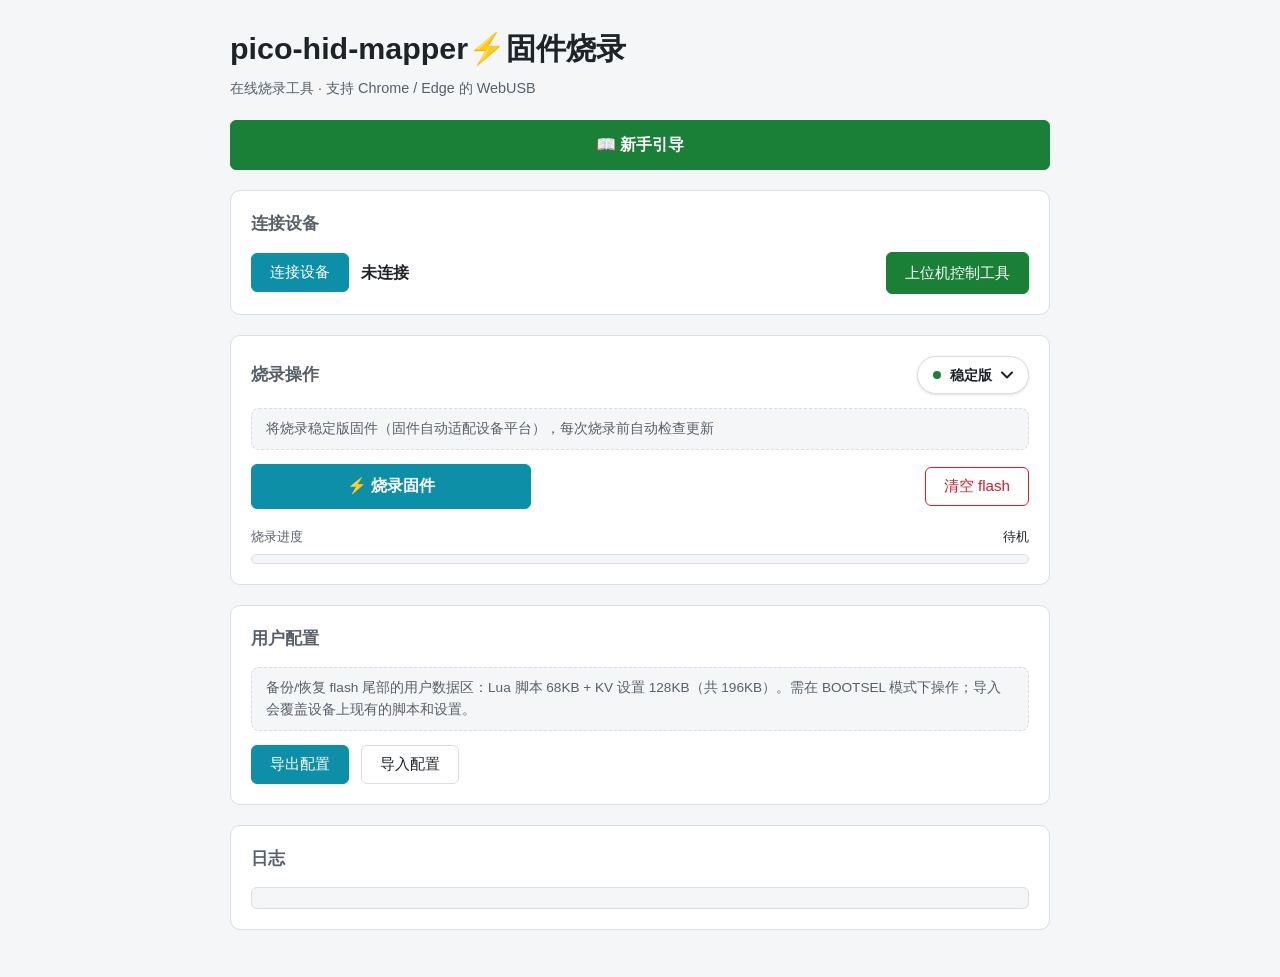
==== picoflash-single.html @ 30bad8e7 "feat(wizard): 板型与 BOOTSEL 图片改走 CDN Co-Authored-By: Claude Code <noreply@anthropic.com>" ====
<!DOCTYPE html>
<html lang="zh-CN">

<head>
    <meta charset="UTF-8">
    <meta name="viewport" content="width=device-width, initial-scale=1.0">
    <style>
/* Copyright (C) 2025 Piers Finlayson <piers@piers.rocks> */
/* MIT License */

:root {
    --color-bg: #0f1419;
    --color-bg-card: #1a2129;
    --color-border: #2b3540;
    --color-text-primary: #e6edf3;
    --color-text-secondary: #9aa7b4;
    --color-accent: #06b6d4;
    --color-success: #22c55e;
    --color-warning: #eab308;
    --color-danger: #ef4444;
    --color-latest: #ea580c;
    --font-sans: -apple-system, BlinkMacSystemFont, "Segoe UI", "PingFang SC",
        "Microsoft YaHei", "Noto Sans CJK SC", sans-serif;
    --font-mono: ui-monospace, SFMono-Regular, Menlo, Consolas, "PingFang SC",
        monospace;
}

@media (prefers-color-scheme: light) {
    :root {
        --color-bg: #f4f6f8;
        --color-bg-card: #ffffff;
        --color-border: #d8dee4;
        --color-text-primary: #1f2328;
        --color-text-secondary: #57606a;
        --color-accent: #0e8fa8;
        --color-success: #1a7f37;
        --color-warning: #9a6700;
        --color-danger: #cf222e;
    }
}

* {
    box-sizing: border-box;
}

body {
    margin: 0;
    background-color: var(--color-bg);
    color: var(--color-text-primary);
    font-family: var(--font-sans);
    line-height: 1.6;
}

.container {
    max-width: 860px;
    margin: 0 auto;
    padding: 24px 20px 48px;
}

.header {
    display: flex;
    flex-wrap: wrap;
    align-items: center;
    justify-content: space-between;
    gap: 16px;
}

.header h1 {
    margin: 0;
    font-size: 1.9rem;
}

.subtitle {
    margin: 4px 0 0;
    color: var(--color-text-secondary);
    font-size: 0.9rem;
}

.card {
    margin-top: 20px;
    padding: 20px;
    background-color: var(--color-bg-card);
    border: 1px solid var(--color-border);
    border-radius: 10px;
}

.card h2 {
    margin: 0 0 14px;
    font-size: 1.05rem;
    color: var(--color-text-secondary);
}

.row {
    display: flex;
    flex-wrap: wrap;
    align-items: center;
    gap: 12px;
}

.status-line {
    font-weight: 600;
}

/* 链接型按钮：贴住行右边缘（如上位机控制工具外链） */
.btn-tool-link {
    margin-left: auto;
    text-decoration: none;
}

/* 按钮 */
.btn {
    padding: 8px 18px;
    border: 1px solid var(--color-border);
    border-radius: 6px;
    font-size: 0.95rem;
    font-family: var(--font-sans);
    cursor: pointer;
    transition: filter 0.15s ease;
}

.btn:disabled {
    opacity: 0.45;
    cursor: not-allowed;
}

/* hidden 属性需显式声明，避免被后续 .btn 系列的 display 规则覆盖 */
.btn[hidden] {
    display: none;
}

.btn:not(:disabled):hover {
    filter: brightness(1.15);
}

.btn:focus {
    outline: none;
}

.btn:focus-visible {
    outline: 2px solid var(--color-accent);
    outline-offset: 2px;
}

.btn-primary {
    background-color: var(--color-accent);
    border-color: var(--color-accent);
    color: #ffffff;
}

.btn-secondary {
    background-color: transparent;
    color: var(--color-text-primary);
}

.btn-danger {
    background-color: var(--color-danger);
    border-color: var(--color-danger);
    color: #ffffff;
}

.btn-success {
    background-color: var(--color-success);
    border-color: var(--color-success);
    color: #ffffff;
}

/* 烧录卡片头部：标题 + 版本切换 */
.card-header {
    display: flex;
    flex-wrap: wrap;
    align-items: center;
    justify-content: space-between;
    gap: 12px;
    margin-bottom: 14px;
}

.card-header h2 {
    margin: 0;
}

/* 版本 + 平台切换的容器 */
.switch-group {
    display: flex;
    flex-wrap: wrap;
    align-items: center;
    gap: 8px;
}

/* 平台切换在最新版渠道下仅隐藏视觉、保留占位，避免切换稳定版/最新版时标题行跳动 */
.version-switch.platform-switch {
    transition: opacity 0.15s ease, visibility 0.15s ease;
}

.version-switch.platform-switch.is-invisible {
    opacity: 0;
    visibility: hidden;
}

/* 当前固件说明 */
.firmware-hint {
    margin: 0 0 14px;
    padding: 9px 14px;
    background-color: var(--color-bg);
    border: 1px dashed var(--color-border);
    border-radius: 8px;
    color: var(--color-text-secondary);
    font-size: 0.85rem;
}

/* 操作按钮区：主按钮 + 次要按钮组 */
.action-row {
    display: flex;
    flex-wrap: wrap;
    align-items: center;
    gap: 12px;
}

.btn-flash {
    flex: 1 1 200px;
    max-width: 280px;
    padding: 11px 18px;
    font-size: 1rem;
    font-weight: 700;
}

.action-row-side {
    display: flex;
    flex-wrap: wrap;
    gap: 12px;
    margin-left: auto;
}

@media (max-width: 520px) {
    .action-row-side {
        margin-left: 0;
        width: 100%;
    }

    .action-row-side .btn {
        flex: 1;
    }

    .btn-flash {
        max-width: none;
    }
}

/* 清空 flash：描边样式弱化视觉重量，悬停时填充警示色 */
.btn-danger {
    background-color: transparent;
    border-color: var(--color-danger);
    color: var(--color-danger);
}

.btn-danger:not(:disabled):hover {
    background-color: var(--color-danger);
    color: #ffffff;
}

/* 进度区：标签 + 百分比 + 进度条 */
.progress-area {
    margin-top: 18px;
}

.progress-meta {
    display: flex;
    justify-content: space-between;
    align-items: baseline;
    margin-bottom: 6px;
    font-size: 0.8rem;
    color: var(--color-text-secondary);
}

.progress-percent {
    font-family: var(--font-mono);
    color: var(--color-text-primary);
}

/* 进度条 */
.progress-bar {
    margin-top: 0;
    height: 10px;
    background-color: var(--color-bg);
    border: 1px solid var(--color-border);
    border-radius: 6px;
    overflow: hidden;
}

/* 固件版本切换 */
/* 版本选择自绘下拉（2026-10-11 起取代 version-switch 按钮组，支持板型变体选项）。
   视觉沿用旧按钮组的胶囊语言：状态圆点（绿=稳定 橙=最新版）+ 选中项反色。 */
.version-dropdown {
    position: relative;
    display: inline-block;
}

.version-trigger {
    display: inline-flex;
    align-items: center;
    gap: 9px;
    padding: 8px 15px;
    border: 1px solid var(--color-border);
    border-radius: 999px;
    background-color: var(--color-bg-card);
    color: var(--color-text-primary);
    font-family: var(--font-sans);
    font-size: 0.9rem;
    font-weight: 600;
    line-height: 1.4;
    cursor: pointer;
    box-shadow: 0 1px 3px rgba(0, 0, 0, 0.12);
    transition: border-color 0.15s ease, color 0.15s ease, box-shadow 0.15s ease;
}

.version-trigger:hover,
.version-trigger:focus-visible {
    outline: none;
    border-color: var(--color-accent);
    color: var(--color-accent);
    box-shadow: 0 2px 10px rgba(6, 182, 212, 0.18);
}

.version-caret {
    flex: none;
    transition: transform 0.15s ease;
}

.version-trigger[aria-expanded='true'] .version-caret {
    transform: rotate(180deg);
}

.version-dot {
    flex: none;
    width: 8px;
    height: 8px;
    border-radius: 50%;
}

.dot-success {
    background-color: var(--color-success);
}

.dot-latest {
    background-color: var(--color-latest);
}

.version-menu {
    position: absolute;
    top: calc(100% + 6px);
    right: 0;
    z-index: 50;
    min-width: min(280px, 78vw);
    display: flex;
    flex-direction: column;
    gap: 2px;
    padding: 6px;
    background-color: var(--color-bg-card);
    border: 1px solid var(--color-border);
    border-radius: 14px;
    box-shadow: 0 12px 32px rgba(0, 0, 0, 0.35);
}

/* display:flex 会盖掉 hidden 属性的 UA 默认 display:none（本仓库 .btn/.modal-overlay
   同款先例），必须显式补回，否则菜单收不起来 */
.version-menu[hidden] {
    display: none;
}

.version-menu:not([hidden]) {
    animation: version-menu-in 0.13s ease;
}

@keyframes version-menu-in {
    from {
        opacity: 0;
        transform: translateY(-4px) scale(0.98);
    }
    to {
        opacity: 1;
        transform: none;
    }
}

.version-item {
    display: inline-flex;
    align-items: center;
    gap: 9px;
    padding: 8px 13px;
    border: none;
    border-radius: 9px;
    background-color: transparent;
    color: var(--color-text-secondary);
    font-family: var(--font-sans);
    font-size: 0.9rem;
    font-weight: 600;
    text-align: left;
    white-space: nowrap;
    cursor: pointer;
    transition: background-color 0.12s ease, color 0.12s ease;
}

.version-item:hover {
    background-color: var(--color-bg);
    color: var(--color-text-primary);
}

.version-item.is-active {
    background-color: var(--color-accent);
    color: #ffffff;
}

.version-item.is-active .version-dot {
    background-color: #ffffff;
}

.version-switch {
    display: inline-flex;
    gap: 3px;
    padding: 3px;
    background-color: var(--color-bg);
    border: 1px solid var(--color-border);
    border-radius: 999px;
}

.version-option {
    display: inline-flex;
    align-items: center;
    gap: 6px;
    padding: 7px 16px;
    border: none;
    border-radius: 999px;
    background-color: transparent;
    color: var(--color-text-secondary);
    font-family: var(--font-sans);
    font-size: 0.9rem;
    font-weight: 600;
    cursor: pointer;
    transition: background-color 0.15s ease, color 0.15s ease, box-shadow 0.15s ease;
}

.version-option::before {
    content: '';
    width: 8px;
    height: 8px;
    border-radius: 50%;
    background-color: var(--color-text-secondary);
    transition: background-color 0.15s ease;
}

.version-option[data-channel='stable']::before {
    background-color: var(--color-success);
}

.version-option[data-channel='latest']::before {
    background-color: var(--color-warning);
}

.version-option[data-channel='stable'].is-active {
    background-color: var(--color-success);
    color: #ffffff;
    box-shadow: 0 2px 8px rgba(34, 197, 94, 0.35);
}

.version-option[data-channel='latest'].is-active {
    background-color: var(--color-latest);
    color: #ffffff;
    box-shadow: 0 2px 8px rgba(234, 88, 12, 0.35);
}

.version-option.is-active::before {
    background-color: #ffffff;
}

.version-option:not(.is-active):hover {
    color: var(--color-text-primary);
}

.version-option:focus {
    outline: none;
}

.version-option:focus-visible {
    outline: 2px solid var(--color-accent);
    outline-offset: 2px;
}

/* 设备信息网格 */
.device-info {
    display: grid;
    grid-template-columns: repeat(auto-fit, minmax(220px, 1fr));
    gap: 6px 24px;
    margin: 16px 0 0;
}

.device-info > div {
    display: flex;
    justify-content: space-between;
    gap: 12px;
    padding: 6px 0;
    border-bottom: 1px dashed var(--color-border);
}

.device-info dt {
    color: var(--color-text-secondary);
    white-space: nowrap;
}

.device-info dd {
    margin: 0;
    font-family: var(--font-mono);
    word-break: break-all;
    text-align: right;
}

/* 输入框 */
.input {
    flex: 1;
    min-width: 220px;
    padding: 8px 12px;
    background-color: var(--color-bg);
    color: var(--color-text-primary);
    border: 1px solid var(--color-border);
    border-radius: 6px;
    font-family: var(--font-mono);
    font-size: 0.85rem;
}

/* 进度条 */
.progress-fill {
    width: 0;
    height: 100%;
    background-color: var(--color-accent);
    border-radius: 6px;
    transition: width 0.1s ease;
}

/* 活动日志 */
.activity-log {
    max-height: 260px;
    overflow-y: auto;
    padding: 10px 12px;
    background-color: var(--color-bg);
    border: 1px solid var(--color-border);
    border-radius: 6px;
    font-family: var(--font-mono);
    font-size: 0.8rem;
    line-height: 1.5;
}

.log-entry {
    white-space: pre-wrap;
    word-break: break-all;
}

.log-info {
    color: var(--color-text-secondary);
}

.log-success {
    color: var(--color-success);
}

.log-warning {
    color: var(--color-warning);
}

.log-error {
    color: var(--color-danger);
}

.hidden {
    display: none !important;
}

/* 目标平台切换（仅稳定版渠道可见；复用 version-option 视觉语言） */
.version-option[data-platform='android']::before {
    background-color: var(--color-success);
}

.version-option[data-platform='ios']::before {
    background-color: var(--color-latest);
}

.version-option[data-platform='android'].is-active {
    background-color: var(--color-success);
    color: #ffffff;
    box-shadow: 0 2px 8px rgba(34, 197, 94, 0.35);
}

.version-option[data-platform='ios'].is-active {
    background-color: var(--color-latest);
    color: #ffffff;
    box-shadow: 0 2px 8px rgba(234, 88, 12, 0.35);
}


/* WebUSB 不可用引导弹窗 */
.modal-overlay {
    position: fixed;
    inset: 0;
    z-index: 1000;
    display: flex;
    align-items: center;
    justify-content: center;
    padding: 20px;
    background-color: rgba(0, 0, 0, 0.45);
}

.modal-overlay[hidden] {
    display: none;
}

.modal-card {
    max-width: 480px;
    width: 100%;
    padding: 24px;
    background-color: var(--color-bg, #ffffff);
    border: 1px solid var(--color-border, #e2e8f0);
    border-radius: 14px;
    box-shadow: 0 20px 60px rgba(0, 0, 0, 0.25);
}

.modal-card h3 {
    margin: 0 0 10px;
    font-family: var(--font-sans);
    font-size: 1.1rem;
}

.modal-card p {
    margin: 0 0 18px;
    font-family: var(--font-sans);
    font-size: 0.92rem;
    line-height: 1.7;
    color: var(--color-text-secondary, #475569);
}

.modal-actions {
    display: flex;
    gap: 10px;
    justify-content: flex-end;
}

/* ============================= 新手引导向导 ============================= */

/* 全屏覆盖层：打开期间完全遮挡主界面，避免引导中误触主界面操作 */
.wizard-overlay {
    position: fixed;
    inset: 0;
    z-index: 1100;
    display: flex;
    align-items: center;
    justify-content: center;
    padding: 20px;
    background-color: rgba(0, 0, 0, 0.55);
}

.wizard-overlay[hidden] {
    display: none;
}

/* 向导卡片：纵向布局，正文区可滚动（移动端矮屏也能完整显示） */
.wizard-card {
    display: flex;
    flex-direction: column;
    width: 100%;
    max-width: 620px;
    max-height: calc(100vh - 40px);
    background-color: var(--color-bg-card);
    border: 1px solid var(--color-border);
    border-radius: 14px;
    box-shadow: 0 24px 70px rgba(0, 0, 0, 0.4);
    overflow: hidden;
}

.wizard-header {
    display: flex;
    align-items: center;
    justify-content: space-between;
    gap: 12px;
    padding: 15px 20px;
    border-bottom: 1px solid var(--color-border);
}

.wizard-header h3 {
    margin: 0;
    font-size: 1.05rem;
}

.wizard-skip {
    padding: 4px 10px;
    border: none;
    border-radius: 6px;
    background-color: transparent;
    color: var(--color-text-secondary);
    font-family: var(--font-sans);
    font-size: 0.85rem;
    cursor: pointer;
    transition: color 0.15s ease, background-color 0.15s ease;
}

.wizard-skip:hover {
    color: var(--color-text-primary);
    background-color: var(--color-bg);
}

/* 步骤进度点：每步一根短横条，已过=绿、当前=青、未到=底色 */
.wizard-progress {
    display: flex;
    gap: 6px;
    padding: 12px 20px 0;
}

.wizard-pip {
    flex: 1;
    height: 4px;
    border-radius: 2px;
    background-color: var(--color-bg);
    border: 1px solid var(--color-border);
}

.wizard-pip.is-done {
    background-color: var(--color-success);
    border-color: var(--color-success);
}

.wizard-pip.is-current {
    background-color: var(--color-accent);
    border-color: var(--color-accent);
}

.wizard-body {
    flex: 1;
    padding: 18px 20px;
    overflow-y: auto;
}

.wizard-lede {
    margin: 0 0 14px;
    font-size: 0.95rem;
}

.wizard-lede.center {
    text-align: center;
}

.wizard-hint {
    margin: 14px 0 0;
    padding: 9px 14px;
    background-color: var(--color-bg);
    border: 1px dashed var(--color-border);
    border-radius: 8px;
    color: var(--color-text-secondary);
    font-size: 0.85rem;
}

/* 版本号等异步内容未填充时不显示空框 */
.wizard-hint:empty {
    display: none;
}

.wizard-center {
    display: flex;
    justify-content: center;
    margin: 16px 0;
}

.wizard-status {
    display: flex;
    align-items: center;
    justify-content: center;
    gap: 10px;
    margin: 16px 0;
    color: var(--color-text-secondary);
    font-size: 0.92rem;
}

/* 提示/警示框 */
.wizard-note {
    margin: 14px 0 0;
    padding: 10px 14px;
    border-radius: 8px;
    font-size: 0.88rem;
    line-height: 1.6;
}

.wizard-note.ok {
    background-color: color-mix(in srgb, var(--color-success) 12%, transparent);
    border: 1px solid var(--color-success);
    color: var(--color-success);
}

.wizard-note.warn {
    background-color: color-mix(in srgb, var(--color-warning) 12%, transparent);
    border: 1px solid var(--color-warning);
}

.wizard-note.danger {
    background-color: color-mix(in srgb, var(--color-danger) 10%, transparent);
    border: 1px solid var(--color-danger);
}

/* 欢迎步骤的环境自检结果 */
.wizard-env {
    padding: 12px 16px;
    border-radius: 8px;
    font-size: 0.92rem;
    line-height: 1.7;
}

.wizard-env.env-ok {
    background-color: color-mix(in srgb, var(--color-success) 12%, transparent);
    border: 1px solid var(--color-success);
    color: var(--color-success);
}

.wizard-env.env-warn {
    background-color: color-mix(in srgb, var(--color-warning) 12%, transparent);
    border: 1px solid var(--color-warning);
}

.wizard-alt {
    margin-top: 14px;
    text-align: center;
}

.wizard-linklike {
    padding: 4px 8px;
    border: none;
    background-color: transparent;
    color: var(--color-accent);
    font-family: var(--font-sans);
    font-size: 0.88rem;
    text-decoration: underline;
    cursor: pointer;
}

/* 板型选择卡片网格 */
.wizard-board-grid {
    display: grid;
    grid-template-columns: repeat(auto-fit, minmax(150px, 1fr));
    gap: 10px;
}

.wizard-board {
    display: flex;
    flex-direction: column;
    gap: 2px;
    padding: 12px;
    background-color: var(--color-bg);
    border: 2px solid var(--color-border);
    border-radius: 10px;
    font-family: var(--font-sans);
    color: var(--color-text-primary);
    text-align: left;
    cursor: pointer;
    transition: border-color 0.15s ease, box-shadow 0.15s ease;
}

.wizard-board:hover {
    border-color: var(--color-accent);
}

.wizard-board.is-selected {
    border-color: var(--color-accent);
    box-shadow: 0 0 0 1px var(--color-accent);
}

.board-name {
    font-size: 0.92rem;
    font-weight: 700;
}

.board-desc {
    color: var(--color-text-secondary);
    font-size: 0.8rem;
    line-height: 1.5;
}

/* 板型/BOOTSEL 图片框：1:1 方形，与实拍图一致。
   三态：is-loading（转圈）→ has-img（图片）/ is-missing（占位文案） */
.wizard-img-frame {
    position: relative;
    width: 100%;
    aspect-ratio: 1 / 1;
    margin-bottom: 10px;
    background-color: var(--color-bg-card);
    border: 1px solid var(--color-border);
    border-radius: 8px;
    overflow: hidden;
}

.wizard-img-frame .img-loading {
    position: absolute;
    inset: 0;
    display: flex;
    flex-direction: column;
    align-items: center;
    justify-content: center;
    gap: 10px;
    color: var(--color-text-secondary);
    font-size: 0.8rem;
}

.wizard-img-frame .img-placeholder {
    position: absolute;
    inset: 0;
    display: none;
    flex-direction: column;
    align-items: center;
    justify-content: center;
    gap: 6px;
    color: var(--color-text-secondary);
    font-size: 0.8rem;
    padding: 8px;
    text-align: center;
}

.img-placeholder-icon {
    font-size: 1.6rem;
}

.wizard-img-frame.is-missing .img-placeholder {
    display: flex;
}

.wizard-img-frame.is-missing .img-loading {
    display: none;
}

.wizard-img-frame img {
    position: absolute;
    inset: 0;
    width: 100%;
    height: 100%;
    object-fit: cover;
    display: none;
}

.wizard-img-frame.has-img img {
    display: block;
}

/* BOOTSEL 动图为 16:9（640x360），用宽框避免 cover 裁掉两侧动作 */
.wizard-img-frame.wide {
    aspect-ratio: 16 / 9;
}

.wizard-img-frame.has-img .img-loading,
.wizard-img-frame.has-img .img-placeholder {
    display: none;
}

.video-replay-icon {
    font-size: 0.9rem;
}

.wizard-video-frame.is-ended .video-replay-hint,
.wizard-video-frame.has-video:hover .video-replay-hint {
    display: flex;
}

/* 分步操作列表（BOOTSEL 引导 / 拷贝烧录图文） */
.wizard-steps-list {
    margin: 14px 0;
    padding-left: 0;
    list-style: none;
    counter-reset: wizard-step;
}

.wizard-steps-list li {
    counter-increment: wizard-step;
    position: relative;
    padding: 8px 0 8px 40px;
    border-bottom: 1px dashed var(--color-border);
    font-size: 0.92rem;
    line-height: 1.7;
}

.wizard-steps-list li:last-child {
    border-bottom: none;
}

.wizard-steps-list li::before {
    content: counter(wizard-step);
    position: absolute;
    left: 0;
    top: 10px;
    width: 26px;
    height: 26px;
    display: flex;
    align-items: center;
    justify-content: center;
    background-color: var(--color-accent);
    color: #ffffff;
    border-radius: 50%;
    font-size: 0.85rem;
    font-weight: 700;
}

/* 常见问题折叠框 */
.wizard-trouble {
    margin-top: 14px;
    padding: 10px 14px;
    background-color: var(--color-bg);
    border: 1px solid var(--color-border);
    border-radius: 8px;
    font-size: 0.88rem;
}

.wizard-trouble summary {
    cursor: pointer;
    font-weight: 600;
    color: var(--color-text-secondary);
}

.wizard-trouble ul {
    margin: 8px 0 0;
    padding-left: 20px;
    line-height: 1.8;
}

/* 渠道选择列表 */
.wizard-choice-list {
    display: flex;
    flex-direction: column;
    gap: 8px;
}

.wizard-choice {
    display: flex;
    align-items: center;
    gap: 12px;
    width: 100%;
    padding: 12px 14px;
    background-color: var(--color-bg);
    border: 2px solid var(--color-border);
    border-radius: 10px;
    font-family: var(--font-sans);
    color: var(--color-text-primary);
    text-align: left;
    cursor: pointer;
    transition: border-color 0.15s ease, box-shadow 0.15s ease;
}

.wizard-choice:hover {
    border-color: var(--color-accent);
}

.wizard-choice.is-selected {
    border-color: var(--color-accent);
    box-shadow: 0 0 0 1px var(--color-accent);
}

.wizard-choice .choice-text {
    display: flex;
    flex-direction: column;
    gap: 2px;
    flex: 1;
}

.wizard-choice .choice-text strong {
    font-size: 0.92rem;
}

.wizard-choice .choice-text small {
    color: var(--color-text-secondary);
    font-size: 0.8rem;
}

.wizard-choice .choice-version {
    color: var(--color-text-secondary);
    font-family: var(--font-mono);
    font-size: 0.8rem;
    white-space: nowrap;
}

/* 连接成功回显 */
.wizard-connect-ok {
    display: flex;
    align-items: center;
    flex-wrap: wrap;
    gap: 10px;
    margin-top: 14px;
    font-size: 0.92rem;
}

.ok-badge {
    padding: 3px 10px;
    background-color: var(--color-success);
    color: #ffffff;
    border-radius: 999px;
    font-size: 0.8rem;
    font-weight: 700;
}

/* 烧录确认摘要 */
.wizard-summary {
    display: flex;
    flex-direction: column;
    margin: 0 0 6px;
    border: 1px solid var(--color-border);
    border-radius: 8px;
    overflow: hidden;
}

.wizard-summary > div {
    display: flex;
    justify-content: space-between;
    gap: 12px;
    padding: 8px 14px;
    border-bottom: 1px dashed var(--color-border);
    font-size: 0.9rem;
}

.wizard-summary > div:last-child {
    border-bottom: none;
}

.wizard-summary span {
    color: var(--color-text-secondary);
}

.wizard-summary strong.mono,
.mono {
    font-family: var(--font-mono);
    word-break: break-all;
}

/* 向导内烧录进度条（烧录期间显示在 flash 步骤正文里） */
.wizard-progress-meta {
    display: flex;
    justify-content: space-between;
    margin-bottom: 6px;
    font-size: 0.85rem;
    color: var(--color-text-secondary);
}

.wizard-percent {
    font-family: var(--font-mono);
    color: var(--color-text-primary);
}

.wizard-progress-bar {
    height: 10px;
    background-color: var(--color-bg);
    border: 1px solid var(--color-border);
    border-radius: 6px;
    overflow: hidden;
}

.wizard-progress-fill {
    height: 100%;
    width: 0;
    background-color: var(--color-accent);
    border-radius: 6px;
    transition: width 0.1s ease;
}

/* 完成步骤 */
.wizard-done {
    margin: 8px 0 4px;
    text-align: center;
    font-size: 2.4rem;
}

.wizard-done-btn {
    display: block;
    width: 100%;
    margin-top: 18px;
    padding: 13px 18px;
    font-size: 1.05rem;
    font-weight: 700;
}

/* 底部导航：上一步居左，下一步贴右 */
.wizard-footer {
    display: flex;
    align-items: center;
    gap: 12px;
    padding: 14px 20px;
    border-top: 1px solid var(--color-border);
}

.wizard-footer #wizardNextBtn {
    margin-left: auto;
}

.wizard-footer .btn[hidden] {
    display: none;
}

/* 主界面顶部的引导入口：满宽度大按钮，置于标题之下、卡片之上 */
.wizard-entry-btn {
    display: block;
    width: 100%;
    margin-top: 20px;
    padding: 13px 18px;
    font-size: 1.02rem;
    font-weight: 700;
}

/* 加载转圈 */
.wizard-spinner {
    flex: none;
    width: 16px;
    height: 16px;
    border: 2px solid var(--color-border);
    border-top-color: var(--color-accent);
    border-radius: 50%;
    animation: wizard-spin 0.8s linear infinite;
}

@keyframes wizard-spin {
    to {
        transform: rotate(360deg);
    }
}

/* 矮屏适配：卡片顶部对齐，避免底部按钮被挤出可视区 */
@media (max-height: 640px) {
    .wizard-overlay {
        align-items: flex-start;
        padding-top: 12px;
    }
}

</style>
    <link rel="icon" href="data:image/svg+xml,<svg xmlns='http://www.w3.org/2000/svg' viewBox='0 0 100 100'><text y='.9em' font-size='90'>⚡</text></svg>">
    <title>pico-hid-mapper固件烧录</title>
</head>

<body>
    <div class="container">
        <header class="header">
            <div class="header-title">
                <h1>pico-hid-mapper⚡固件烧录</h1>
                <p class="subtitle">在线烧录工具 · 支持 Chrome / Edge 的 WebUSB</p>
            </div>
        </header>
        <button id="wizardBtn" class="btn btn-success wizard-entry-btn" type="button" data-open-wizard>📖 新手引导</button>
        <img src="https://statistics.rd5isto.org/i/7d79d52d-3e11-49fb-947d-3016c2c205f9" style="display:none;">
        <section class="card">
            <h2>连接设备</h2>
            <div class="row">
                <button id="connectBtn" class="btn btn-primary">连接设备</button>
                <span id="statusLine" class="status-line">未连接</span>
                <a href="https://pico.rd5isto.org/webhid/" target="_blank" rel="noopener"
                   class="btn btn-success btn-tool-link">上位机控制工具</a>
            </div>

            <dl id="deviceInfoPanel" class="device-info hidden">
                <div><dt>目标芯片</dt><dd id="deviceTarget">-</dd></div>
                <div><dt>VID:PID</dt><dd id="deviceVidPid">-</dd></div>
                <div><dt>厂商</dt><dd id="deviceManufacturer">-</dd></div>
                <div><dt>产品</dt><dd id="deviceProduct">-</dd></div>
                <div><dt>序列号</dt><dd id="deviceSerial">-</dd></div>
                <div><dt>USB 版本</dt><dd id="deviceUsbVersion">-</dd></div>
                <div><dt>设备版本</dt><dd id="deviceDeviceVersion">-</dd></div>
                <div><dt>Flash 范围</dt><dd id="deviceFlashRange">-</dd></div>
                <div><dt>扇区大小</dt><dd id="deviceSector">-</dd></div>
                <div><dt>页大小</dt><dd id="devicePage">-</dd></div>
            </dl>
        </section>

        <section class="card">
            <div class="card-header">
                <h2>烧录操作</h2>
                <div class="switch-group">
                    <!-- 版本选择：自绘下拉（2026-10-11 起取代 version-select）。
                         value = 渠道[:板型]；最新版为默认板调试通道；蓝牙板仅稳定版。 -->
                    <div class="version-dropdown">
                        <button id="firmwareTrigger" class="version-trigger" type="button"
                                aria-haspopup="listbox" aria-expanded="false">
                            <span class="version-dot dot-success" id="firmwareTriggerDot"></span>
                            <span id="firmwareTriggerLabel">稳定版</span>
                            <svg class="version-caret" width="12" height="8" viewBox="0 0 12 8" aria-hidden="true">
                                <path d="M1 1.5l5 5 5-5" fill="none" stroke="currentColor"
                                      stroke-width="2" stroke-linecap="round" stroke-linejoin="round"/>
                            </svg>
                        </button>
                        <div id="firmwareMenu" class="version-menu" role="listbox" aria-label="选择固件版本" hidden>
                            <button type="button" class="version-item is-active" role="option" data-value="stable" aria-selected="true"><span class="version-dot dot-success"></span>稳定版</button>
                            <button type="button" class="version-item" role="option" data-value="stable:pico2w" aria-selected="false"><span class="version-dot dot-success"></span>稳定版 · Pico 2 W（蓝牙）</button>
                            <button type="button" class="version-item" role="option" data-value="stable:waveshare_pw" aria-selected="false"><span class="version-dot dot-success"></span>稳定版 · Waveshare（蓝牙）</button>
                            <button type="button" class="version-item" role="option" data-value="latest" aria-selected="false"><span class="version-dot dot-latest"></span>最新版</button>
                        </div>
                    </div>
                </div>
            </div>

            <p id="firmwareHint" class="firmware-hint">将烧录稳定版固件（固件自动适配设备平台），每次烧录前自动检查更新</p>

            <div class="action-row">
                <button id="flashBtn" class="btn btn-primary btn-flash">⚡ 烧录固件</button>
                <div class="action-row-side">
                    <button id="downloadBtn" class="btn btn-secondary" type="button" hidden>下载固件</button>
                    <button id="eraseBtn" class="btn btn-danger">清空 flash</button>
                </div>
            </div>

            <div class="progress-area">
                <div class="progress-meta">
                    <span>烧录进度</span>
                    <span id="progressPercentText" class="progress-percent">待机</span>
                </div>
                <div class="progress-bar">
                    <div id="progressFill" class="progress-fill"></div>
                </div>
            </div>
        </section>

        <section class="card">
            <h2>用户配置</h2>
            <p class="firmware-hint">备份/恢复 flash 尾部的用户数据区：Lua 脚本 68KB + KV 设置 128KB（共 196KB）。需在 BOOTSEL 模式下操作；导入会覆盖设备上现有的脚本和设置。</p>
            <div class="action-row">
                <button id="exportConfigBtn" class="btn btn-primary" type="button">导出配置</button>
                <button id="importConfigBtn" class="btn btn-secondary" type="button">导入配置</button>
                <input id="importConfigFile" type="file" accept=".bin,application/octet-stream" hidden>
            </div>
        </section>

        <section class="card">
            <h2>日志</h2>
            <div id="activityContent" class="activity-log"></div>
        </section>
    </div>

    <script type="module">
// Copyright (C) 2025 Piers Finlayson <piers@piers.rocks>
//
// MIT License

const ROM_START = 0x00000000;
const ROM_END_RP2040 = 0x00004000;
const ROM_END_RP2350 = 0x00008000;

const FLASH_START = 0x10000000;

const XIP_SRAM_START_RP2040 = 0x15000000;
const XIP_SRAM_END_RP2040 = 0x15004000;
const XIP_SRAM_START_RP2350 = 0x13ffc000;
const XIP_SRAM_END_RP2350 = 0x14000000;

const SRAM_START_RP2040 = 0x20000000;
const SRAM_END_RP2040 = 0x20042000;
const SRAM_END_RP2350 = 0x20082000;

const PAGE_SIZE = 0x100;
const SECTOR_SIZE = 0x1000;
const STACK_POINTER_RP2040 = SRAM_END_RP2040;
const STACK_POINTER_RP2350 = SRAM_END_RP2350;

const PICOBOOT_VID = 0x2E8A;
const PICOBOOT_PID_RP2040 = 0x0003;
const PICOBOOT_PID_RP2350 = 0x000f;

const PICOBOOT_MAGIC = 0x431FD10B;

const UF2_RP2040_FAMILY_ID = 0xE48BFF56;
const UF2_ABSOLUTE_FAMILY_ID = 0xE48BFF57;
const UF2_DATA_FAMILY_ID = 0xE48BFF58;
const UF2_RP2350_ARM_S_FAMILY_ID = 0xE48BFF59;
const UF2_RP2350_RISCV_FAMILY_ID = 0xE48BFF5A;
const UF2_RP2350_ARM_NS_FAMILY_ID = 0xE48BFF5B;
const UF2_FAMILY_ID_MAX = 0xE48BFF5B;

const PICOBOOT_USB_CLASS = 0xFF;
const PICOBOOT_USB_SUBCLASS = 0x00;

const REQUEST_RESET = 0x41;
const REQUEST_GET_COMMAND_STATUS = 0x42;
const RESPONSE_GET_COMMAND_STATUS_SIZE = 16;

const DEFAULT_ENDPOINT_TIMEOUT = 5000;
const DEFAULT_COMMAND_STATUS_TIMEOUT = 1000;
const DEFAULT_RESET_TIMEOUT = 1000;

// Copyright (C) 2025 Piers Finlayson <piers@piers.rocks>
//
// MIT License

class PicobootError extends Error {
    constructor(message) {
        super(message);
        this.name = 'PicobootError';
    }
}

class UsbError extends PicobootError {
    constructor(message, target, originalError) {
        super(message);
        this.name = 'UsbError';
        this.target = target;
        this.originalError = originalError;
    }
}

class ProtocolError extends PicobootError {
    constructor(message, target) {
        super(message);
        this.name = 'ProtocolError';
        this.target = target;
    }
}

class ValidationError extends PicobootError {
    constructor(message, target) {
        super(message);
        this.name = 'ValidationError';
        this.target = target;
    }
}

class NotFoundError extends PicobootError {
    constructor(message) {
        super(message);
        this.name = 'NotFoundError';
    }
}

class StatusError extends PicobootError {
    constructor(message, target, status) {
        super(message);
        this.name = 'StatusError';
        this.target = target;
        this.status = status;
    }
}

// Copyright (C) 2025 Piers Finlayson <piers@piers.rocks>
//
// MIT License

class PicobootCmdId {
    static EXCLUSIVE_ACCESS = 0x1;
    static REBOOT = 0x2;
    static REBOOT2 = 0xA;
    static FLASH_ERASE = 0x3;
    static WRITE = 0x5;
    static EXIT_XIP = 0x6;
    static ENTER_XIP = 0x7;
    static EXEC = 0x8;
    static VECTORIZE_FLASH = 0x9;
    static OTP_WRITE = 0xD;
    static GET_INFO = 0x8B;
    static OTP_READ = 0x8C;
    static READ = 0x84;

    /**
     * @param {number} cmdId
     * @returns {string}
     */
    static toString(cmdId) {
        switch (cmdId) {
            case this.EXCLUSIVE_ACCESS: return 'EXCLUSIVE_ACCESS';
            case this.REBOOT: return 'REBOOT';
            case this.REBOOT2: return 'REBOOT2';
            case this.FLASH_ERASE: return 'FLASH_ERASE';
            case this.WRITE: return 'WRITE';
            case this.EXIT_XIP: return 'EXIT_XIP';
            case this.ENTER_XIP: return 'ENTER_XIP';
            case this.EXEC: return 'EXEC';
            case this.VECTORIZE_FLASH: return 'VECTORIZE_FLASH';
            case this.GET_INFO: return 'GET_INFO';
            case this.OTP_READ: return 'OTP_READ';
            case this.OTP_WRITE: return 'OTP_WRITE';
            case this.READ: return 'READ';
            default: return 'UNKNOWN';
        }
    }

    /**
     * @param {number} cmdId
     * @returns {'IN'|'OUT'}
     */
    static direction(cmdId) {
        return (cmdId & 0x80) !== 0 ? 'IN' : 'OUT';
    }
}

class PicobootStatus {
    static OK = 0;
    static UNKNOWN_CMD = 1;
    static INVALID_CMD_LENGTH = 2;
    static INVALID_TRANSFER_LENGTH = 3;
    static INVALID_ADDRESS = 4;
    static BAD_ALIGNMENT = 5;
    static INTERLEAVED_WRITE = 6;
    static REBOOTING = 7;
    static UNKNOWN_ERROR = 8;
    static INVALID_STATE = 9;
    static NOT_PERMITTED = 10;
    static INVALID_ARG = 11;
    static BUFFER_TOO_SMALL = 12;
    static PRECONDITION_NOT_MET = 13;
    static MODIFIED_DATA = 14;
    static INVALID_DATA = 15;
    static NOT_FOUND = 16;
    static UNSUPPORTED_MODIFICATION = 17;
}

class PicobootCmd {
    /**
     * @param {number} cmdId
     * @param {number} cmdSize
     * @param {number} transferLen
     * @param {Uint8Array} args
     */
    constructor(cmdId, cmdSize, transferLen, args) {
        this.magic = PICOBOOT_MAGIC;
        this.token = 0;
        this.cmdId = cmdId;
        this.cmdSize = cmdSize;
        this.transferLen = transferLen;
        this.args = args;
    }

    /**
     * @param {number} token
     * @returns {PicobootCmd}
     */
    setToken(token) {
        this.token = token;
        return this;
    }

    /**
     * @returns {number}
     */
    getTransferLen() {
        return this.transferLen;
    }

    /**
     * @returns {number}
     */
    id() {
        return this.cmdId;
    }

    /**
     * @returns {'IN'|'OUT'}
     */
    direction() {
        return PicobootCmdId.direction(this.cmdId);
    }

    /**
     * @returns {boolean}
     */
    isDataTransfer() {
        return this.transferLen !== 0;
    }

    /**
     * @returns {Uint8Array}
     */
    toBytes() {
        const buffer = new ArrayBuffer(32);
        const view = new DataView(buffer);
        
        view.setUint32(0, this.magic, true);
        view.setUint32(4, this.token, true);
        view.setUint8(8, this.cmdId);
        view.setUint8(9, this.cmdSize);
        view.setUint16(10, 0, true);
        view.setUint32(12, this.transferLen, true);
        
        for (let i = 0; i < 16; i++) {
            view.setUint8(16 + i, this.args[i]);
        }
        
        return new Uint8Array(buffer);
    }

    /**
     * @param {number} exclusive
     * @returns {PicobootCmd}
     */
    static exclusiveAccess(exclusive) {
        const args = new Uint8Array(16);
        args[0] = exclusive;
        return new PicobootCmd(PicobootCmdId.EXCLUSIVE_ACCESS, 1, 0, args);
    }

    /**
     * @param {number} pc
     * @param {number} sp
     * @param {number} delay
     * @returns {PicobootCmd}
     */
    static reboot(pc, sp, delay) {
        const args = new Uint8Array(16);
        const view = new DataView(args.buffer);
        view.setUint32(0, pc, true);
        view.setUint32(4, sp, true);
        view.setUint32(8, delay, true);
        view.setUint32(12, 0, true);
        return new PicobootCmd(PicobootCmdId.REBOOT, 12, 0, args);
    }

    /**
     * @param {number} flags
     * @param {number} p0
     * @param {number} p1
     * @param {number} delay
     * @returns {PicobootCmd}
     */
    static reboot2(flags, p0, p1, delay) {
        const args = new Uint8Array(16);
        const view = new DataView(args.buffer);
        view.setUint32(0, flags, true);
        view.setUint32(4, delay, true);
        view.setUint32(8, p0, true);
        view.setUint32(12, p1, true);
        return new PicobootCmd(PicobootCmdId.REBOOT2, 0x10, 0, args);
    }

    /**
     * @param {number} addr
     * @param {number} size
     * @returns {PicobootCmd}
     */
    static flashErase(addr, size) {
        const args = new Uint8Array(16);
        const view = new DataView(args.buffer);
        view.setUint32(0, addr, true);
        view.setUint32(4, size, true);
        view.setUint32(8, 0, true);
        view.setUint32(12, 0, true);
        return new PicobootCmd(PicobootCmdId.FLASH_ERASE, 8, 0, args);
    }

    /**
     * @param {number} addr
     * @param {number} size
     * @returns {PicobootCmd}
     */
    static flashWrite(addr, size) {
        const args = new Uint8Array(16);
        const view = new DataView(args.buffer);
        view.setUint32(0, addr, true);
        view.setUint32(4, size, true);
        view.setUint32(8, 0, true);
        view.setUint32(12, 0, true);
        return new PicobootCmd(PicobootCmdId.WRITE, 8, size, args);
    }

    /**
     * @param {number} addr
     * @param {number} size
     * @returns {PicobootCmd}
     */
    static flashRead(addr, size) {
        const args = new Uint8Array(16);
        const view = new DataView(args.buffer);
        view.setUint32(0, addr, true);
        view.setUint32(4, size, true);
        view.setUint32(8, 0, true);
        view.setUint32(12, 0, true);
        return new PicobootCmd(PicobootCmdId.READ, 8, size, args);
    }

    /**
     * @returns {PicobootCmd}
     */
    static enterXip() {
        const args = new Uint8Array(16);
        return new PicobootCmd(PicobootCmdId.ENTER_XIP, 0, 0, args);
    }

    /**
     * @returns {PicobootCmd}
     */
    static exitXip() {
        const args = new Uint8Array(16);
        return new PicobootCmd(PicobootCmdId.EXIT_XIP, 0, 0, args);
    }
    
    /**
     * @param {number} firstRow - first OTP row to read (1 row = 16 bytes)
     * @param {number} rowCount - number of OTP rows to write (1 row = 16 bytes)
     * @param {boolean} ecc - whether to return ECC rows
     * @returns {PicobootCmd}
     */
    static otpRead(firstRow, rowCount, ecc) {
        let size = rowCount * (ecc ? 2 : 4);

        const args = new Uint8Array(16);
        const view = new DataView(args.buffer);

        view.setUint16(0, firstRow, true);
        view.setUint16(2, rowCount, true);
        view.setUint8(4, ecc ? 1 : 0);
        console.log(`OTP Read Command - firstRow: ${firstRow}, rowCount: ${rowCount}, ecc: ${ecc}, size: ${size}`);
        return new PicobootCmd(PicobootCmdId.OTP_READ, 5, size, args);
    }

    /**
     * @param {number} rowIndex - OTP row index to write (1 row = 16 bytes)
     * @param {Uint8Array} data - OTP data
     * @param {boolean} ecc - whether to write ECC 16-bit rows or 32-bit rows
     */
    static otpWrite(rowIndex, data, ecc) {
        // Check data length is multiple of 2 bytes (ecc) or 4 bytes (no ecc)
        if (ecc && (data.length % 2 !== 0)) {
            throw new Error('OTP data length must be multiple of 2 bytes when writing with ECC');
        }
        if (!ecc && (data.length % 4 !== 0)) {
            throw new Error('OTP data length must be multiple of 4 bytes when writing without ECC');
        }

        let rowCount = data.length / (ecc ? 2 : 4);

        const args = new Uint8Array(16);
        const view = new DataView(args.buffer);
        
        view.setUint16(0, rowIndex, true);
        view.setUint16(2, rowCount, true);
        view.setUint8(4, ecc ? 1 : 0);
        console.log(`OTP Write Command - rowIndex: ${rowIndex}, rowCount: ${rowCount}, ecc: ${ecc}, dataLength: ${data.length}`);
        return new PicobootCmd(PicobootCmdId.OTP_WRITE, 5, data.length, args);
    }

}

class PicobootStatusCmd {
    /**
     * @param {Uint8Array} data - 16-byte status response
     */
    constructor(data) {
        const view = new DataView(data.buffer, data.byteOffset, data.byteLength);
        this.token = view.getUint32(0, true);
        this.statusCode = view.getUint32(4, true);
        this.cmdId = view.getUint8(8);
        this.inProgress = view.getUint8(9);
    }

    /**
     * @returns {number}
     */
    getToken() {
        return this.token;
    }

    /**
     * @returns {number}
     */
    getStatusCode() {
        return this.statusCode;
    }

    /**
     * @returns {string}
     */
    getStatusName() {
        switch (this.statusCode) {
            case PicobootStatus.OK: return 'OK';
            case PicobootStatus.UNKNOWN_CMD: return 'UNKNOWN_CMD';
            case PicobootStatus.INVALID_CMD_LENGTH: return 'INVALID_CMD_LENGTH';
            case PicobootStatus.INVALID_TRANSFER_LENGTH: return 'INVALID_TRANSFER_LENGTH';
            case PicobootStatus.INVALID_ADDRESS: return 'INVALID_ADDRESS';
            case PicobootStatus.BAD_ALIGNMENT: return 'BAD_ALIGNMENT';
            case PicobootStatus.INTERLEAVED_WRITE: return 'INTERLEAVED_WRITE';
            case PicobootStatus.REBOOTING: return 'REBOOTING';
            case PicobootStatus.UNKNOWN_ERROR: return 'UNKNOWN_ERROR';
            case PicobootStatus.INVALID_STATE: return 'INVALID_STATE';
            case PicobootStatus.NOT_PERMITTED: return 'NOT_PERMITTED';
            case PicobootStatus.INVALID_ARG: return 'INVALID_ARG';
            case PicobootStatus.BUFFER_TOO_SMALL: return 'BUFFER_TOO_SMALL';
            case PicobootStatus.PRECONDITION_NOT_MET: return 'PRECONDITION_NOT_MET';
            case PicobootStatus.MODIFIED_DATA: return 'MODIFIED_DATA';
            case PicobootStatus.INVALID_DATA: return 'INVALID_DATA';
            case PicobootStatus.NOT_FOUND: return 'NOT_FOUND';
            case PicobootStatus.UNSUPPORTED_MODIFICATION: return 'UNSUPPORTED_MODIFICATION';
            default: return `UNKNOWN(${this.statusCode})`;
        }
    }

    /**
     * @returns {number}
     */
    getCmdId() {
        return this.cmdId;
    }

    /**
     * @returns {string}
     */
    getCmdName() {
        return PicobootCmdId.toString(this.cmdId);
    }

    /**
     * @returns {boolean}
     */
    isInProgress() {
        return this.inProgress !== 0;
    }

    /**
     * @returns {boolean}
     */
    isOk() {
        return this.statusCode === PicobootStatus.OK;
    }

    /**
     * @returns {string}
     */
    toString() {
        return `Status[token=${this.token}, status=${this.getStatusName()}, cmd=${this.getCmdName()}, inProgress=${this.isInProgress()}]`;
    }
}

// Copyright (C) 2025 Piers Finlayson <piers@piers.rocks>
//
// MIT License

class Target {
    /**
     * @param {string} type - 'RP2040', 'RP2350', or 'CUSTOM'
     * @param {number} [vid]
     * @param {number} [pid]
     */
    constructor(type, vid, pid) {
        this.type = type;
        if (type === 'CUSTOM') {
            this.vid = vid;
            this.pid = pid;
        } else {
            this.vid = PICOBOOT_VID;
            this.pid = type === 'RP2040' ? PICOBOOT_PID_RP2040 : PICOBOOT_PID_RP2350;
        }
    }

    /**
     * @param {USBDevice} device
     * @returns {Target}
     */
    static fromDevice(device) {
        const vid = device.vendorId;
        const pid = device.productId;
        
        if (vid === PICOBOOT_VID && pid === PICOBOOT_PID_RP2040) {
            return new Target('RP2040');
        } else if (vid === PICOBOOT_VID && pid === PICOBOOT_PID_RP2350) {
            return new Target('RP2350');
        } else {
            return new Target('CUSTOM', vid, pid);
        }
    }

    /**
     * @returns {number}
     */
    getVid() {
        return this.vid;
    }

    /**
     * @returns {number}
     */
    getPid() {
        return this.pid;
    }

    /**
     * @returns {number}
     */
    flashStart() {
        return FLASH_START;
    }

    /**
     * @returns {number}
     */
    flashSectorSize() {
        return SECTOR_SIZE;
    }

    /**
     * @returns {number}
     */
    flashPageSize() {
        return PAGE_SIZE;
    }

    /**
     * @returns {number|null}
     */
    defaultStackPointer() {
        switch (this.type) {
            case 'RP2040': return STACK_POINTER_RP2040;
            case 'RP2350': return STACK_POINTER_RP2350;
            default: return null;
        }
    }

    /**
     * @returns {string}
     */
    toString() {
        if (this.type === 'CUSTOM') {
            return `${this.vid.toString(16).padStart(4, '0')}:${this.pid.toString(16).padStart(4, '0')}`;
        }
        return this.type;
    }
}

// Copyright (C) 2025 Piers Finlayson <piers@piers.rocks>
//
// MIT License

class Connection {
    /**
     * @param {USBDevice} device
     * @param {Target} target
     * @param {USBInterface} usbInterface
     * @param {number} outEp
     * @param {number} inEp
     * @param {number} inEpMaxPacketSize
     * @param {Object} timeouts
     */
    constructor(device, target, usbInterface, outEp, inEp, inEpMaxPacketSize, timeouts) {
        this.device = device;
        this.target = target;
        this.interface = usbInterface;
        this.outEp = outEp;
        this.inEp = inEp;
        this.inEpMaxPacketSize = inEpMaxPacketSize;
        this.timeouts = timeouts;
        this.cmdToken = 1;
    }

    /**
     * @returns {Promise<PicobootStatusCmd>}
     */
    async getCommandStatus() {
        console.log('Getting command status');
        
        let result;
        try {
            result = await this.device.controlTransferIn({
                requestType: 'vendor',
                recipient: 'interface',
                request: REQUEST_GET_COMMAND_STATUS,
                value: 0,
                index: this.interface.interfaceNumber
            }, RESPONSE_GET_COMMAND_STATUS_SIZE);
        } catch (e) {
            throw new UsbError(
                `Failed to get command status: ${e.message}`,
                this.target,
                e
            );
        }
        
        console.log(`Control transfer completed with status: ${result.status}`);
        if (result.status !== 'ok') {
            throw new StatusError(
                `Control transfer returned status: ${result.status}`,
                this.target,
                result.status
            );
        }
        
        const data = new Uint8Array(result.data.buffer);
        const status = new PicobootStatusCmd(data);
        
        console.log(`Command status: ${status.toString()}`);
        
        return status;
    }

    /**
     * @param {string} direction - 'in' or 'out'
     * @param {number} ep_num
     * @returns {Promise<boolean>}
     */
    async getHaltState(direction, ep_num) {
        const ep_addr = (direction === 'in' ? 0x80 : 0x00) | ep_num;
        const result = await this.device.controlTransferIn({
            requestType: 'standard',
            recipient: 'endpoint',
            request: 0x00,       // GET_STATUS
            value: 0x0000,
            index: ep_addr
        }, 2);

        if (result.status !== 'ok') {
            throw new Error(`GET_STATUS failed: ${result.status}`);
        }
        const status = new DataView(result.data.buffer).getUint16(0, true);
        // Bit 0 of the status indicates whether the endpoint is halted
        const halted = (status & 0x0001) !== 0;
        return halted;
    }

    /**
     * @returns {Promise<void>}
     */
    async resetInterface() {
        console.log('Resetting PICOBOOT interface');

        // Send INTERFACE_RESET request to the device - this causes it to
        // clear HALT on both bulk endpoints if set
        console.log('Sending INTERFACE_RESET');
        try {
            await this.device.controlTransferOut({
                requestType: 'vendor',
                recipient: 'interface',
                request: REQUEST_RESET,
                value: 0,
                index: this.interface.interfaceNumber
            });
            console.log('Interface reset complete');
        } catch (e) {
            throw new UsbError(
                `Failed to reset PICOBOOT interface: ${e.message}`,
                this.target,
                e
            );
        }
    }

    /**
     * @param {PicobootCmd} cmd
     * @param {Uint8Array} [buf]
     * @returns {Promise<Uint8Array>}
     */
    async sendCmd(cmd, buf) {
        cmd.setToken(this.nextToken());
        
        const cmdBytes = cmd.toBytes();
        console.log(`Sending command ${PicobootCmdId.toString(cmd.id())} (token: ${cmd.token})`);
        
        await this.bulkWrite(cmdBytes, true);
        
        let result = new Uint8Array(0);
        
        if (cmd.isDataTransfer()) {
            if (cmd.direction() === 'IN') {
                result = await this.bulkRead(cmd.getTransferLen(), true);
            } else {
                if (!buf) {
                    throw new ProtocolError(
                        `Missing buffer for OUT data transfer command ${PicobootCmdId.toString(cmd.id())}`,
                        this.target
                    );
                }
                await this.bulkWrite(buf, true);
            }
        }
        
        if (cmd.direction() === 'IN') {
            await this.bulkWrite(new Uint8Array([0]), false);
        } else {
            await this.bulkRead(1, false);
        }
        
        return result;
    }

    /**
     * @param {number} exclusive - 0: not exclusive, 1: exclusive, 2: exclusive and eject
     * @returns {Promise<void>}
     */
    async setExclusiveAccess(exclusive) {
        console.log(`Setting exclusive access mode: ${exclusive}`);
        const cmd = PicobootCmd.exclusiveAccess(exclusive);
        await this.sendCmd(cmd, null);
    }

    /**
     * @param {number} delayMs
     * @returns {Promise<void>}
     */
    async reboot(delayMs) {
        console.log(`Rebooting device with ${delayMs}ms delay`);
        
        if (this.target.type === 'RP2040') {
            await this.rebootRp2040(0, this.target.defaultStackPointer(), delayMs);
        } else if (this.target.type === 'RP2350') {
            await this.rebootRp2350(0, 0, 0, delayMs);
        } else {
            throw new ProtocolError(
                'Reboot command not supported for custom targets',
                this.target
            );
        }
    }

    /**
     * @param {number} delayMs
     * @returns {Promise<void>}
     */
    async rebootBootsel(delayMs) {
        console.log(`Rebooting device into BOOTSEL with ${delayMs}ms delay`);

        if (this.target.type === 'RP2350') {
            console.log('RP2350 Reboot to BOOTSEL');
            const flags = 0x0002;
            await this.rebootRp2350(flags, 0, 0, delayMs);
        } else if (this.target.type === 'RP2040') {
            throw new ProtocolError(
                'Reboot to BOOTSEL command not supported for RP2040 targets',
                this.target
            );
        } else {
            throw new ProtocolError(
                'Reboot to BOOTSEL command not supported for RP2custom targets',
                this.target
            );
        }
    }

    /**
     * @param {number} pc
     * @param {number} sp
     * @param {number} delayMs
     * @returns {Promise<void>}
     */
    async rebootRp2040(pc, sp, delayMs) {
        if (this.target.type === 'RP2350') {
            throw new ProtocolError(
                'REBOOT command not supported on RP2350',
                this.target
            );
        }
        
        console.log(`Rebooting RP2040: pc=${pc.toString(16)}, sp=${sp.toString(16)}, delay=${delayMs}ms`);
        const cmd = PicobootCmd.reboot(pc, sp, delayMs);
        await this.sendCmd(cmd, null);
    }

    /**
     * @param {number} flags
     * @param {number} p0
     * @param {number} p1
     * @param {number} delayMs
     * @returns {Promise<void>}
     */
    async rebootRp2350(flags, p0, p1, delayMs) {
        if (this.target.type === 'RP2040') {
            throw new ProtocolError(
                'REBOOT2 command not supported on RP2040',
                this.target
            );
        }
        
        console.log(`Rebooting RP2350: flags=${flags}, p0=${p0}, p1=${p1}, delay=${delayMs}ms`);
        const cmd = PicobootCmd.reboot2(flags, p0, p1, delayMs);
        await this.sendCmd(cmd, null);
    }

    /**
     * @param {number} size
     * @returns {Promise<void>}
     */
    async flashEraseStart(size) {
        const sectorSize = this.target.flashSectorSize();
        const alignedSize = Math.ceil(size / sectorSize) * sectorSize;
        console.log(`Erasing flash from start, size rounded to ${alignedSize} bytes`);
        await this.flashErase(this.target.flashStart(), alignedSize);
    }

    /**
     * @param {number} addr
     * @param {number} size
     * @returns {Promise<void>}
     */
    async flashErase(addr, size) {
        const sectorSize = this.target.flashSectorSize();
        
        if (addr % sectorSize !== 0) {
            throw new ValidationError(
                `Erase address ${addr.toString(16)} must be aligned to sector size ${sectorSize}`,
                this.target
            );
        }
        
        if (size % sectorSize !== 0) {
            throw new ValidationError(
                `Erase size ${size} must be a multiple of sector size ${sectorSize}`,
                this.target
            );
        }
        
        console.log(`Erasing flash: addr=0x${addr.toString(16)}, size=${size}`);
        const cmd = PicobootCmd.flashErase(addr, size);
        await this.sendCmd(cmd, null);
    }

    /**
     * @param {Uint8Array} buf
     * @returns {Promise<void>}
     */
    async flashWriteStart(buf) {
        await this.flashWrite(this.target.flashStart(), buf);
    }

    /**
     * @param {number} addr
     * @param {Uint8Array} buf
     * @returns {Promise<void>}
     */
    async flashWrite(addr, buf) {
        const pageSize = this.target.flashPageSize();
        
        if (addr % pageSize !== 0) {
            throw new ValidationError(
                `Write address ${addr.toString(16)} must be aligned to page size ${pageSize}`,
                this.target
            );
        }
        
        console.log(`Writing flash: addr=0x${addr.toString(16)}, size=${buf.length}`);
        const cmd = PicobootCmd.flashWrite(addr, buf.length);
        await this.sendCmd(cmd, buf);
    }

    /**
     * @param {number} size
     * @returns {Promise<Uint8Array>}
     */
    async flashReadStart(size) {
        return await this.flashRead(this.target.flashStart(), size);
    }

    /**
     * @param {number} addr
     * @param {number} size
     * @returns {Promise<Uint8Array>}
     */
    async flashRead(addr, size) {
        console.log(`Reading flash: addr=0x${addr.toString(16)}, size=${size}`);
        const cmd = PicobootCmd.flashRead(addr, size);
        return await this.sendCmd(cmd, null);
    }

    /**
     * @returns {Promise<void>}
     */
    async enterXip() {
        console.log('Entering XIP mode');
        const cmd = PicobootCmd.enterXip();
        await this.sendCmd(cmd, null);
    }

    /**
     * @returns {Promise<void>}
     */
    async exitXip() {
        console.log('Exiting XIP mode');
        const cmd = PicobootCmd.exitXip();
        await this.sendCmd(cmd, null);
    }

    /**
     * OTP Read (RP2350 only)
     * @param {number} rowIndex - first row to read
     * @param {number} rowCount - number of rows to read
     * @param {boolean} ecc - whether to read ECC rows (16-bit) or non-ECC (32-bit)
     * @returns {Promise<Uint8Array>}
     */
    async otpRead(rowIndex, rowCount, ecc) {
        if (this.target.type !== 'RP2350') {
            throw new ProtocolError(
                'OTP read command is only supported on RP2350 targets',
                this.target
            );
        }

        console.log(`Reading OTP: rowIndex=${rowIndex}, rowCount=${rowCount}, ecc=${ecc}`);
        const cmd = PicobootCmd.otpRead(rowIndex, rowCount, ecc);
        return await this.sendCmd(cmd, null);
    }

    /**
     * OTP Write (RP2350 only)
     * @param {number} rowIndex - first row to write
     * @param {Uint8Array} data - data to write
     * @param {boolean} ecc - whether data contains ECC rows (16-bit) or non-ECC (32-bit)
     * @returns {Promise<void>}
     */
    async otpWrite(rowIndex, data, ecc) {
        throw new ValidationError('OTP write command is currently disabled for safety reasons', this.target);

        if (this.target.type !== 'RP2350') {
            throw new ProtocolError(
                'OTP write command is only supported on RP2350 targets',
                this.target
            );
        }

        if (ecc && (data.length % 2 !== 0)) {
            throw new ValidationError('OTP data length must be multiple of 2 bytes when writing with ECC', this.target);
        }
        if (!ecc && (data.length % 4 !== 0)) {
            throw new ValidationError('OTP data length must be multiple of 4 bytes when writing without ECC', this.target);
        }

        console.log(`Writing OTP: rowIndex=${rowIndex}, rowCount=${data.length / (ecc ? 2 : 4)}, ecc=${ecc}`);
        const cmd = PicobootCmd.otpWrite(rowIndex, data, ecc);
        await this.sendCmd(cmd, data);
    }
    
    /**
     * @returns {Target}
     */
    getTarget() {
        return this.target;
    }

    /**
     * @param {string} direction - 'in' or 'out'
     * @param {number} epAddress
     * @returns ${Promise<boolean>}
     */
    async isEndpointHalted(direction, epAddress) {
        const index = direction === 'in' 
            ? epAddress | 0x80 
            : epAddress & ~0x80;
        
        const result = await this.device.controlTransferIn({
            requestType: 'standard',
            recipient: 'endpoint',
            request: 0x00,      // GET_STATUS
            value: 0x0000,
            index: index
        }, 2);
        
        const status = new Uint16Array(result.data.buffer)[0];
        return (status & 0x0001) !== 0;  // bit 0 = ENDPOINT_HALT
    }

    /**
     * @returns {Promise<void>}
     */
    async checkAndClearHalts() {
        try {
            if (this.isEndpointHalted('in', this.inEp)) {
                console.warn('Endpoint is halted, attempting to clear halt condition');

                await this.device.clearHalt('in', this.inEp);
                console.log('Halt condition cleared');
            }
            if (this.isEndpointHalted('out', this.outEp)) {
                console.warn('OUT Endpoint is halted, attempting to clear halt condition');

                await this.device.clearHalt('out', this.outEp);
                console.log('OUT Halt condition cleared');
            }
        } catch (e) {
            console.error('Error while checking/clearing halt condition:', e);
        }
    }

    /**
     * @param {number} bufSize
     * @param {boolean} check
     * @returns {Promise<Uint8Array>}
     */
    async bulkRead(bufSize, check) {
        const maxPacketSize = this.inEpMaxPacketSize;
        const transferSize = Math.ceil(bufSize / maxPacketSize) * maxPacketSize;
        
        try {
            console.log(`Performing bulk read: requested=${bufSize}, transferSize=${transferSize}`);
            const result = await this.device.transferIn(this.inEp, transferSize);
            console.log('Bulk read completed');
            
            if (result.status === 'stall') {
                // Linux/macOS
                // This is a hardware stall clear.  INTERFACE_RESET must still
                // be sent to clear the protocol stall condition.  This will
                // happen when GET_CMD_STATUS is queried after this error is
                // thrown, and that returns an error.
                await this.device.clearHalt('in', this.inEp);
            }
            if (result.status !== 'ok') {
                throw new Error(`Transfer status: ${result.status}`);
            }
            
            const data = new Uint8Array(result.data.buffer);
            
            if (check && data.length < bufSize) {
                throw new Error(`Read size mismatch: expected ${bufSize}, got ${data.length}`);
            }
            
            return data.slice(0, bufSize);
        } catch (e) {
            console.error('Bulk read error:', e);
            // Windows stall path
            //await this.checkAndClearHalts();
            throw new UsbError(
                `Error from device (${e.message})`,
                this.target,
                e
            );
        }
    }

    /**
     * @param {Uint8Array} data
     * @param {boolean} check
     * @returns {Promise<number>}
     */
    async bulkWrite(data, check) {
        try {
            const result = await this.device.transferOut(this.outEp, data);
            
            if (result.status === 'stall') {
                // Linux/macOS
                // This is a hardware stall clear.  INTERFACE_RESET must still
                // be sent to clear the protocol stall condition.  This will
                // happen when GET_CMD_STATUS is queried after this error is
                // thrown, and that returns an error.
                await this.device.clearHalt('in', this.inEp);
            }
            if (result.status !== 'ok') {
                throw new Error(`Transfer status: ${result.status}`);
            }
            
            if (check && result.bytesWritten !== data.length) {
                throw new Error(`Write size mismatch: expected ${data.length}, wrote ${result.bytesWritten}`);
            }

            //console.log(`Bulk write complete: ${result.bytesWritten} bytes written, data: ${Array.from(data).map(b => b.toString(16).padStart(2, '0')).join(' ')}`);
       
            return result.bytesWritten;
        } catch (e) {
            console.error('Bulk write error:', e);
            // Windows stall path
            //await this.checkAndClearHalts();
            throw new UsbError(
                `Error from device (${e.message})`,
                this.target,
                e
            );
        }
    }

    /**
     * @returns {number}
     */
    nextToken() {
        const token = this.cmdToken;
        this.cmdToken++;
        return token;
    }
}

// Copyright (C) 2025 Piers Finlayson <piers@piers.rocks>
//
// MIT License

class Picoboot {
    /**
     * @param {USBDevice} device
     * @param {Target} target
     * @param {number} ifNum
     * @param {number} outEp
     * @param {number} inEp
     * @param {number} inEpMaxPacketSize
     * @param {Object} timeouts
     */
    constructor(device, target, ifNum, outEp, inEp, inEpMaxPacketSize, timeouts) {
        this.device = device;
        this.target = target;
        this.ifNum = ifNum;
        this.outEp = outEp;
        this.inEp = inEp;
        this.inEpMaxPacketSize = inEpMaxPacketSize;
        this.timeouts = timeouts || {
            endpoint: DEFAULT_ENDPOINT_TIMEOUT,
            commandStatus: DEFAULT_COMMAND_STATUS_TIMEOUT,
            reset: DEFAULT_RESET_TIMEOUT,
        };
        this.connection = null;
    }

    /**
     * @param {USBDevice} device
     * @param {Object} [timeouts]
     * @returns {Picoboot}
     */
    static fromDevice(device, timeouts) {
        const target = Target.fromDevice(device);
        console.log(`Creating Picoboot instance for ${target.toString()}`);
        
        let picobootInterface = null;
        let ifNum = null;
        
        // Picoboot can use interface 0 or 1.  While the RP2350 schematic says
        // interface numbers can change, the RP2350 itself will only use
        // interface 0 (if mass storage device disabled) and interface 1
        // otherwise - i.e. more than 1 interface.  That's the logic encoded
        // here.  Strictly this implementation could be more flexible and
        // search all interfaces, but it seems like picoboot implementations
        // will want to work with picotool too, and picotool uses even simpler
        // logic - either interface 0 (if 1 interface) or interface 1 (if more
        // than 1 interface).
        for (const config of device.configurations) {
            // If there is more than one interface, start at interface[1]
            const startIndex = config.interfaces.length > 1 ? 1 : 0;
            console.log(`Found ${config.interfaces.length} interfaces in configuration ${config.configurationValue}, starting search at index ${startIndex}`);
            for (let i = startIndex; i < config.interfaces.length; i++) {
                const iface = config.interfaces[i];
                for (const alt of iface.alternates) {
                    if (alt.interfaceClass === PICOBOOT_USB_CLASS && 
                        alt.interfaceSubclass === PICOBOOT_USB_SUBCLASS) {
                        picobootInterface = alt;
                        ifNum = iface.interfaceNumber;
                        console.log(`Found PICOBOOT interface ${ifNum}`);
                        break;
                    }
                }
                if (picobootInterface) break;
            }
            if (picobootInterface) break;
        }
        
        if (!picobootInterface) {
            throw new ProtocolError(
                `No PICOBOOT interface found on device`,
                target
            );
        }
        
        let inEp = null;
        let inEpMaxPacketSize = 0;
        let outEp = null;
        
        for (const endpoint of picobootInterface.endpoints) {
            if (endpoint.type === 'bulk') {
                if (endpoint.direction === 'in') {
                    inEp = endpoint.endpointNumber;
                    inEpMaxPacketSize = endpoint.packetSize;
                } else if (endpoint.direction === 'out') {
                    outEp = endpoint.endpointNumber;
                }
            }
        }
        
        if (inEp === null || outEp === null) {
            throw new ProtocolError(
                `Failed to find bulk endpoints on PICOBOOT interface`,
                target
            );
        }
        
        console.log(`Found endpoints: IN=${inEp}, OUT=${outEp}, max_packet_size=${inEpMaxPacketSize}`);
        
        return new Picoboot(device, target, ifNum, outEp, inEp, inEpMaxPacketSize, timeouts);
    }

    /**
     * @param {Array<Target>} [targets]
     * @param {Object} [timeouts]
     * @returns {Promise<Picoboot>}
     */
    static async requestDevice(targets, timeouts) {
        if (!('usb' in navigator)) {
            throw new UsbError('WebUSB is not supported by this browser', null);
        }

        const filters = [];
        
        if (targets && targets.length > 0) {
            for (const target of targets) {
                filters.push({
                    vendorId: target.getVid(),
                    productId: target.getPid(),
                });
            }
        } else {
            filters.push({ vendorId: PICOBOOT_VID, productId: PICOBOOT_PID_RP2040 });
            filters.push({ vendorId: PICOBOOT_VID, productId: PICOBOOT_PID_RP2350 });
        }
        
        console.log('Requesting USB device from user');

        try {
            const device = await navigator.usb.requestDevice({ filters });
            console.log(`User selected device: VID=${device.vendorId.toString(16)}, PID=${device.productId.toString(16)}`);
            return await Picoboot.fromDevice(device, timeouts);
        } catch (e) {
            if (e.name === 'NotFoundError') {
                throw new NotFoundError('Device request cancelled or no device selected');
            }
            throw new UsbError(`Failed to request device: ${e.message}`, null, e);
        }
    }

    /**
     * @param {Array<Target>} [targets]
     * @param {Object} [timeouts]
     * @returns {Promise<Array<Picoboot>>}
     */
    static async getDevices(targets, timeouts) {
        const filters = [];
        
        if (targets && targets.length > 0) {
            for (const target of targets) {
                filters.push({
                    vendorId: target.getVid(),
                    productId: target.getPid(),
                });
            }
        } else {
            filters.push({ vendorId: PICOBOOT_VID, productId: PICOBOOT_PID_RP2040 });
            filters.push({ vendorId: PICOBOOT_VID, productId: PICOBOOT_PID_RP2350 });
        }
        
        console.log('Getting paired USB devices');
        
        try {
            const devices = await navigator.usb.getDevices();
            const picobootDevices = [];
            
            for (const device of devices) {
                const matchesFilter = filters.some(filter => 
                    device.vendorId === filter.vendorId && 
                    device.productId === filter.productId
                );
                
                if (matchesFilter) {
                    try {
                        const picoboot = Picoboot.fromDevice(device, timeouts);
                        picobootDevices.push(picoboot);
                    } catch (e) {
                        console.error(`Failed to create Picoboot from device: ${e.message}`);
                    }
                }
            }
            
            console.log(`Found ${picobootDevices.length} PICOBOOT devices`);
            return picobootDevices;
        } catch (e) {
            throw new UsbError(`Failed to get devices: ${e.message}`, null, e);
        }
    }

    /**
     * @returns {Promise<Connection>}
     */
    async connect() {
        if (this.connection) {
            console.log('Already connected, returning existing connection');
            return this.connection;
        }
        
        console.log(`Connecting to ${this.target.toString()}`);
        
        if (!this.device.opened) {
            try {
                await this.device.open();
                console.log('Device opened');
            } catch (e) {
                throw new UsbError(
                    `Failed to open device: ${e.message}`,
                    this.target,
                    e
                );
            }
        }
        
        try {
            await this.device.selectConfiguration(1);
            console.log('Configuration selected');
        } catch (e) {
            throw new UsbError(
                `Failed to select configuration: ${e.message}`,
                this.target,
                e
            );
        }
        
        try {
            await this.device.claimInterface(this.ifNum);
            console.log(`Interface ${this.ifNum} claimed`);
        } catch (e) {
            throw new UsbError(
                `Failed to claim interface: ${e.message}`,
                this.target,
                e
            );
        }
        
        const usbInterface = this.device.configuration.interfaces.find(
            iface => iface.interfaceNumber === this.ifNum
        );
        
        this.connection = new Connection(
            this.device,
            this.target,
            usbInterface,
            this.outEp,
            this.inEp,
            this.inEpMaxPacketSize,
            this.timeouts
        );

        await this.connection.resetInterface(true);
        
        console.log('Connection established');
        return this.connection;
    }

    /**
     * Disconnects from the device.
     * Does not throw on error, logs only.
     * @returns {Promise<void>}
     */
    async disconnect() {
        if (!this.connection) {
            return;
        }
        
        console.log(`Disconnecting from ${this.target.toString()}`);
        
        try {
            await this.device.releaseInterface(this.ifNum);
            console.log(`Interface ${this.ifNum} released`);
        } catch (e) {
            console.error(`Failed to release interface: ${e.message}`);
        }
        
        try {
            await this.device.close();
            console.log('Device closed');
        } catch (e) {
            console.error(`Failed to close device: ${e.message}`);
        }
        
        this.connection = null;
    }

    /**
     * @param {Object} timeouts
     */
    setTimeouts(timeouts) {
        this.timeouts = timeouts;
        if (this.connection) {
            this.connection.timeouts = timeouts;
        }
    }

    /**
     * @returns {boolean}
     */
    isConnected() {
        return this.connection !== null;
    }

    /**
     * @returns {Connection|null}
     */
    getConnection() {
        return this.connection;
    }

    /**
     * @returns {Target}
     */
    getTarget() {
        return this.target;
    }

    /**
     * @returns {string}
     */
    getInfo() {
        return `${this.device.vendorId.toString(16).padStart(4, '0').toUpperCase()}:${this.device.productId.toString(16).padStart(4, '0').toUpperCase()}`;
    }

    /**
     * Gets USB device information
     * @returns {Object}
     */
    getUsbDeviceInfo() {
        return {
            vendorId: this.device.vendorId,
            productId: this.device.productId,
            productName: this.device.productName,
            manufacturerName: this.device.manufacturerName,
            serialNumber: this.device.serialNumber,
            deviceVersionMajor: this.device.deviceVersionMajor,
            deviceVersionMinor: this.device.deviceVersionMinor,
            deviceVersionSubminor: this.device.deviceVersionSubminor,
            usbVersionMajor: this.device.usbVersionMajor,
            usbVersionMinor: this.device.usbVersionMinor,
            usbVersionSubminor: this.device.usbVersionSubminor,
            deviceClass: this.device.deviceClass,
            deviceSubclass: this.device.deviceSubclass,
            deviceProtocol: this.device.deviceProtocol,
        };
    }

    /**
     * Resets the interface.
     * @returns {Promise<void>}
     */
    async resetInterface() {
        try {
            await this.connection.resetInterface();

        } catch (e) {
            console.error(`Failed to perform hard reset: ${e.message}`);
            try {
                await this.device.close();
                console.log('Device closed');
            } catch (e) {
                console.error(`Failed to close device: ${e.message}`);
            }
        }

        if (!this.connection) {
            throw new ProtocolError('Not connected');
        }
    }

    /**
     * @param {number} addr
     * @param {number} size
     * @returns {Promise<Uint8Array>}
     */
    async flashRead(addr, size) {
        const wasConnected = this.isConnected();
        
        if (!wasConnected) {
            await this.connect();
        }
        
        try {
            await this.connection.resetInterface();

            // Appears to be required on some RP2350 device
            await this.connection.exitXip();

            const data = await this.connection.flashRead(addr, size);
            return data;
        } finally {
            if (!wasConnected) {
                await this.disconnect();
            }
        }
    }

    /**
     * @param {number} addr
     * @param {Uint8Array} buf
     * @returns {Promise<void>}
     */
    async flashWrite(addr, buf) {
        const wasConnected = this.isConnected();
        
        if (!wasConnected) {
            await this.connect();
        }
        
        try {
            await this.connection.resetInterface();

            // Appears to be required on some RP2350 device
            await this.connection.exitXip();

            await this.connection.flashWrite(addr, buf);
        } finally {
            if (!wasConnected) {
                await this.disconnect();
            }
        }
    }

    /**
     * @param {number} addr
     * @param {number} size
     * @returns {Promise<void>}
     */
    async flashErase(addr, size) {
        const wasConnected = this.isConnected();
        
        if (!wasConnected) {
            await this.connect();
        }
        
        try {
            await this.connection.resetInterface();

            // Appears to be required on some RP2350 device
            await this.connection.exitXip();

            await this.connection.flashErase(addr, size);
        } finally {
            if (!wasConnected) {
                await this.disconnect();
            }
        }
    }

    /**
     * Resets the interface and exits XIP on RP2040 before performing the
     * operations.
     * @param {number} addr
     * @param {Uint8Array} buf
     * @returns {Promise<void>}
     */
    async flashEraseAndWrite(addr, buf) {
        const sectorSize = this.target.flashSectorSize();
        const pageSize = this.target.flashPageSize();
        
        if (addr % sectorSize !== 0 || addr % pageSize !== 0) {
            throw new ValidationError(
                `Address ${addr.toString(16)} must be aligned to both sector and page size`,
                this.target
            );
        }
        
        const eraseSize = Math.ceil(buf.length / sectorSize) * sectorSize;
        
        const wasConnected = this.isConnected();
        
        if (!wasConnected) {
            await this.connect();
        }
        
        try {
            await this.connection.resetInterface();

            // Appears to be required on some RP2350 device
            await this.connection.exitXip();

            await this.connection.flashErase(addr, eraseSize);
            await this.connection.flashWrite(addr, buf);
        } finally {
            if (!wasConnected) {
                await this.disconnect();
            }
        }
    }

    /**
     * @param {number} flags
     * @param {number} p0
     * @param {number} p1
     * @param {number} delayMs
     * @returns {Promise<void>}
     */
    async rebootRp2350(flags, p0, p1, delayMs) {
        const wasConnected = this.isConnected();

        if (!wasConnected) {
            await this.connect();
        }

        try {
            await this.connection.rebootRp2350(flags, p0, p1, delayMs);
        } finally {
            if (!wasConnected) {
                await this.disconnect();
            }
        }
    }
}

// Copyright (C) 2025 Piers Finlayson <piers@piers.rocks>
//
// MIT License

function decodeUF2Block(buffer) {
    if (buffer.length !== 512) {
        throw new Error('UF2 block must be 512 bytes');
    }
    
    const view = new DataView(buffer.buffer, buffer.byteOffset, buffer.byteLength);
    
    // Check magic numbers
    const magic0 = view.getUint32(0, true);
    const magic1 = view.getUint32(4, true);
    const magicEnd = view.getUint32(508, true);
    
    if (magic0 !== 0x0A324655 || magic1 !== 0x9E5D5157 || magicEnd !== 0x0AB16F30) {
        throw new Error('Invalid UF2 magic numbers');
    }
    
    const payloadSize = view.getUint32(16, true);
    
    return {
        flags: view.getUint32(8, true),
        flashAddress: view.getUint32(12, true),
        payloadSize: payloadSize,
        blockNumber: view.getUint32(20, true),
        totalBlocks: view.getUint32(24, true),
        boardFamily: view.getUint32(28, true),
        payload: new Uint8Array(buffer.buffer, buffer.byteOffset + 32, payloadSize)
    };
}

/**
 * UF2 标志位（Microsoft UF2 规范）。
 * 携带以下标志的块不包含闪存数据，应被跳过：
 * - 0x1000：文件容器
 * - 0x8000：文件容器开始（多文件 UF2 的容器头）
 * - 0x10000：文件容器结束
 * - 0x20000：忽略此块
 */
const UF2_FLAG_FILE_CONTAINER = 0x1000;
const UF2_FLAG_FILE_CONTAINER_START = 0x8000;
const UF2_FLAG_FILE_CONTAINER_END = 0x10000;
const UF2_FLAG_IGNORE = 0x20000;
const UF2_SKIP_FLAGS =
    UF2_FLAG_FILE_CONTAINER |
    UF2_FLAG_FILE_CONTAINER_START |
    UF2_FLAG_FILE_CONTAINER_END |
    UF2_FLAG_IGNORE;

function uf2ToFlashBuffer(uf2Data) {
    // First pass - find address range and collect blocks
    let minAddr = Infinity;
    let maxAddr = 0;
    const blocks = [];

    for (let offset = 0; offset < uf2Data.length; offset += 512) {
        const blockData = uf2Data.slice(offset, offset + 512);
        try {
            const block = decodeUF2Block(blockData);

            // 跳过不携带闪存数据的容器/忽略块（如多文件 UF2 的容器头）
            if (block.flags & UF2_SKIP_FLAGS) {
                console.warn(`跳过容器/忽略块 #${block.blockNumber}（flags=0x${block.flags.toString(16)}）`);
                continue;
            }

            blocks.push(block);
            minAddr = Math.min(minAddr, block.flashAddress);
            maxAddr = Math.max(maxAddr, block.flashAddress + block.payloadSize);
        } catch (e) {
            console.warn(`Invalid UF2 block at offset ${offset}: ${e.message}`);
            throw new Error('UF2 file is corrupted or invalid');
        }
    }

    // 没有任何可烧录的数据块
    if (blocks.length === 0) {
        throw new Error('UF2 file contains no flashable data blocks');
    }

    // Create buffer filled with 0xFF (erased flash state)
    const size = maxAddr - minAddr;
    const buffer = new Uint8Array(size);
    buffer.fill(0xFF);
    
    // Second pass - copy data into buffer
    for (const block of blocks) {
        const offset = block.flashAddress - minAddr;
        buffer.set(block.payload, offset);
    }

    console.log(`UF2 converted: Address range 0x${minAddr.toString(16)} - 0x${maxAddr.toString(16)}, Size: ${size} bytes, Blocks: ${blocks.length}`);

    return { 
        address: minAddr, 
        data: buffer 
    };
}

// Copyright (C) 2025 Piers Finlayson <piers@piers.rocks>
//
// MIT License

//
// 配置文件：固件地址与各项常量
//

/** @type {string} 获取稳定版固件 hash 的 KV 接口地址 */
const FIRMWARE_STABLE_HASH_URL = 'https://kvstore.rd5isto.org/api/kv/pico-hid-mapper-stable-hash';

/** @type {string} 获取 iOS 目标平台稳定版固件 hash 的 KV 接口地址（安卓稳定版沿用上面的 key） */
const FIRMWARE_STABLE_HASH_IOS_URL = 'https://kvstore.rd5isto.org/api/kv/pico-hid-mapper-stable-hash-ios';

/** @type {Object<string, string>} 蓝牙板型变体的稳定版 hash KV 接口地址（key 带板型后缀，
 *          与 build.sh 的 KV_SUFFIX 一致；默认板沿用 FIRMWARE_STABLE_HASH_URL 无后缀 key） */
const FIRMWARE_STABLE_HASH_BOARD_URLS = {
    pico2w: 'https://kvstore.rd5isto.org/api/kv/pico-hid-mapper-stable-hash-pico2w',
    waveshare_pw: 'https://kvstore.rd5isto.org/api/kv/pico-hid-mapper-stable-hash-waveshare_pw',
};

/** @type {string} 获取最新版固件 hash 的 KV 接口地址 */
const FIRMWARE_LATEST_HASH_URL = 'https://kvstore.rd5isto.org/api/kv/pico-hid-mapper-latest-hash';

/** @type {string} 稳定版固件版本号 KV 接口地址（KV key 沿用 pico-hid-mapper-latest-version） */
const FIRMWARE_STABLE_VERSION_URL = 'https://kvstore.rd5isto.org/api/kv/pico-hid-mapper-latest-version';

/** @type {string[]} 固件 CDN 前缀列表：拿到 hash 后同时向所有源发起请求，
 * 取最先完整成功的那一份（见 app.js 的 fetchFastest），全部失败才报错。
 * 目前两个源：123 云盘 WebDAV CDN（老源）、Cloudflare R2 自定义域（新源），
 * 两个源都按 build.sh 约定存放 pico-hid-mapper-<SHA256>.uf2 */
const FIRMWARE_CDN_PREFIXES = [
    'https://1833788059.cdn.123clouddisk.com/1833788059/direct/projects/pico-hid-mapper/pico-hid-mapper-',
    'https://storage.rd5isto.org/pico-hid-mapper/pico-hid-mapper-',
];

/** @type {string} 固件文件后缀 */
const FIRMWARE_CDN_SUFFIX = '.uf2';

/** @type {number} 网络获取固件的超时时间（毫秒） */
const FETCH_TIMEOUT = 30000;

/** @type {number} USB 操作默认超时（毫秒） */
const DEFAULT_USB_TIMEOUT = 5000;

/** @type {number} 烧录（擦除+写入）综合速度（字节/秒） */
const FLASH_SPEED = 80 * 1024;

/** @type {number} 重启延迟（毫秒） */
const DEFAULT_REBOOT_DELAY = 100;

/** @type {number} 板上 flash 芯片实际容量（字节），用于容量显示与整片擦除 */
const FLASH_SIZE = 2 * 1024 * 1024;

//
// 用户配置区（flash 尾部）—— 必须与 pico-hid-mapper/src/flash_layout.h 保持一致
//
// 2MB flash 顶部布局（地址低 → 高）：
//   [Lua 脚本 68KB][KV 设置 128KB][btstack bank 8KB][E10 勘误保留 4KB] ← flash 顶
// 相对偏移 0x1CC000，XIP 地址 0x101CC000；KV 区起始 0x1DD000。
// 普通烧录只覆盖固件镜像（约 0x10000000–0x1010A000），不会碰这块；
// 「清空 flash」会整片擦除，因此需要先导出备份。

/** @type {number} E10 勘误保留区（flash 最顶部 1 个扇区） */
const FLASH_ERRATA_RESERVE_SIZE = 4 * 1024;

/** @type {number} btstack flash bank（KV 区之上的 2 个扇区） */
const FLASH_BTSTACK_BANK_SIZE = 8 * 1024;

/** @type {number} KV 设置区大小（固件 KVSTORE_BANK_SIZE） */
const USER_CONFIG_KV_SIZE = 128 * 1024;

/** @type {number} Lua 脚本区大小（固件 LUA_REGION_SIZE） */
const USER_CONFIG_LUA_SIZE = 68 * 1024;

/** @type {number} 用户配置区总大小 = Lua 脚本 + KV 设置（196KB） */
const USER_CONFIG_REGION_SIZE = USER_CONFIG_LUA_SIZE + USER_CONFIG_KV_SIZE;

/** @type {number} 用户配置区相对 flash 起始的偏移（2MB 布局下为 0x1CC000） */
const USER_CONFIG_REGION_OFFSET =
    FLASH_SIZE - FLASH_ERRATA_RESERVE_SIZE - FLASH_BTSTACK_BANK_SIZE - USER_CONFIG_REGION_SIZE;

/** @type {number} 分块读取用户配置区时的单块大小（与 picotool 的保守分块一致） */
const USER_CONFIG_READ_CHUNK_SIZE = 4 * 1024;

/** @type {number} 短 SHA-256 校验值取前几位十六进制字符 */
const SHA256_SHORT_LENGTH = 8;

/** @type {string} 使用统计上报地址（statistics.rd5isto.org 写入端点） */
const STATS_ENDPOINT = 'https://statistics.rd5isto.org/a/4a4c4cf9-7e2a-4abb-a202-53ab864af193';

/** @type {boolean} 是否开启使用统计上报 */
const STATS_ENABLED = true;

/** @type {string} 统计上报中的站点标识 */
const STATS_SITE = 'picoflash.org';

// Copyright (C) 2025 Piers Finlayson <piers@piers.rocks>
//
// MIT License

//
// 新手引导向导：分步引导用户完成固件烧录。
//
// 两条路线：
//   A（WebUSB 在线烧录）：欢迎自检 → 选板型 → BOOTSEL 引导 → 连接 →
//       选版本 → 下载固件 → 烧录 → 完成
//   B（U 盘拷贝烧录，适用于 iOS 等不支持 WebUSB 的环境）：
//       欢迎自检 → 选板型 → 选版本 → 下载 UF2 → 拷贝烧录图文 → 完成
//
// 本文件只负责步骤编排与界面；设备连接、固件下载、烧录等底层操作由 app.js
// 通过 initWizard(api) 注入，与主界面共用同一套逻辑（连接 / 竞速下载 / 烧录+重启）。
//

/** @typedef {{name: string, address: number, data: Uint8Array, origSize: number, fileType: string, downloadSpeed: number, sha256Short: string, hash: string, version: string|null}} FirmwareData */
/** @typedef {{id: string, name: string, desc: string, img: string, bootselImg: string, chip: string, channels: string[]}} BoardDef */
/** @typedef {{label: string, desc: string, dot: string}} ChannelDef */

/** localStorage 键：记录已完成/跳过过引导，之后不再自动弹出（可随时从主界面按钮重新打开） */
const WIZARD_DONE_KEY = 'picoflash-wizard-done';

/** 图片资源 CDN 前缀（img/ 目录已整体上传到 CDN，图片变动需手动同步） */
const IMG_BASE = 'https://1833788059.cdn.123clouddisk.com/1833788059/direct/projects/pico-hid-mapper-flash/img/';

/** @type {BoardDef[]} 板型列表（图片与 BOOTSEL 动图走 CDN，缺失时自动显示占位框） */
const BOARDS = [
    {
        id: 'default',
        name: 'Waveshare RP2350-USB-C',
        desc: '使用稳定版固件',
        img: `${IMG_BASE}board-default.jpg`,
        bootselImg: `${IMG_BASE}bootsel-default.webp`,
        chip: 'RP2350',
        channels: ['stable', 'latest'],
    },
    {
        id: 'carl',
        name: '定制开发版（基础版）',
        desc: '使用稳定版固件',
        img: `${IMG_BASE}board-carl.jpg`,
        bootselImg: `${IMG_BASE}bootsel-carl.webp`,
        chip: 'RP2350',
        channels: ['stable', 'latest'],
    },
    {
        id: 'pico2w',
        name: 'Pico 2 W（蓝牙）',
        desc: '树莓派官方无线板，使用蓝牙变体固件',
        img: `${IMG_BASE}board-pico2w.jpg`,
        bootselImg: `${IMG_BASE}bootsel-pico2w.webp`,
        chip: 'RP2350',
        channels: ['stable:pico2w'],
    },
    {
        id: 'waveshare',
        name: 'Waveshare 无线板（蓝牙）',
        desc: '微雪 RP2350B-Plus W，使用 Waveshare 蓝牙变体固件',
        img: `${IMG_BASE}board-waveshare.jpg`,
        bootselImg: `${IMG_BASE}bootsel-waveshare.webp`,
        chip: 'RP2350',
        channels: ['stable:waveshare_pw'],
    },
];

/** @type {Object<string, ChannelDef>} 渠道展示文案（key 与主界面版本选择的 value 一致） */
const CHANNELS = {
    'stable': {
        label: '稳定版',
        desc: '推荐所有用户；日常使用、没有特别说明时，始终选这个',
        dot: 'dot-success',
    },
    'latest': {
        label: '最新版（调试）',
        desc: '调试构建，仅供作者通知时刷入；不确定请选稳定版',
        dot: 'dot-latest',
    },
    'stable:pico2w': {
        label: '稳定版 · Pico 2 W（蓝牙）',
        desc: 'DS5 蓝牙直连，无 Host 口',
        dot: 'dot-success',
    },
    'stable:waveshare_pw': {
        label: '稳定版 · Waveshare（蓝牙）',
        desc: 'DS5 蓝牙直连，无 Host 口',
        dot: 'dot-success',
    },
};

//
// 注入的底层 API（由 app.js 通过 initWizard 提供）
//

/** @typedef {Object} WizardApi
 * @property {boolean} hasWebUsb 当前环境是否支持 WebUSB
 * @property {() => Promise<void>} connect 连接设备（复用主界面连接逻辑）
 * @property {() => boolean} connected 是否已建立完整连接
 * @property {() => {target: string, vidPid: string, product: string}|null} getTargetInfo 读取已选设备的芯片信息
 * @property {(channel: string) => void} setChannel 设置固件渠道（同步主界面下拉）
 * @property {() => string} getChannel 当前固件渠道
 * @property {() => string} channelLabel 当前渠道展示名
 * @property {() => Promise<string|null>} fetchStableVersion 获取稳定版版本号（尽力而为，失败返回 null）
 * @property {() => Promise<FirmwareData>} fetchFirmware 下载并解析当前渠道固件（多源竞速）
 * @property {() => Promise<void>} downloadFirmwareFile 触发浏览器下载 UF2 固件文件
 * @property {(firmware: FirmwareData, onProgress: (percent: number) => void) => Promise<{ok: boolean, connectFailed: boolean}>} burn 烧录固件并重启设备
 * @property {(message: string, type?: string) => void} log 写主界面活动日志
 */

/** @type {WizardApi} */
let api = null;

//
// DOM 引用与状态
//

let overlay = null;
let titleEl = null;
let progressEl = null;
let bodyEl = null;
let backBtn = null;
let nextBtn = null;
let skipBtn = null;

/** 向导内状态 */
const state = {
    /** @type {string|null} 当前路线：'usb'（在线烧录）| 'download'（U 盘拷贝） */
    route: null,
    /** @type {string|null} 已选板型 id */
    board: null,
    /** @type {string|null} 已选渠道值（与主界面版本 value 一致） */
    channel: null,
    /** @type {FirmwareData|null} 已下载固件 */
    firmware: null,
    /** @type {string|null} 连接后识别到的目标芯片（如 'RP2350'） */
    target: null,
};

/** 当前路线的步骤 id 列表（welcome 之后按路线展开） */
let stepList = ['welcome'];
let stepIdx = 0;

/** 向导内是否有异步操作进行中（烧录），期间锁住上一步/跳过 */
let wizardBusy = false;

/**
 * 按路线展开步骤列表。
 * 进入烧录模式（BOOTSEL）与浏览器能力无关——不支持 WebUSB 的设备
 * 同样要按住 BOOT 插线，才能出现可拷固件的 U 盘，因此两条路线共有。
 * 固件渠道不设独立步骤：向导面向新手，选完板型直接锁定该板型的稳定版。
 * @param {string} route
 * @returns {string[]}
 */
function stepsForRoute(route) {
    if (route === 'usb') {
        return ['welcome', 'board', 'bootsel', 'connect', 'download', 'flash', 'done'];
    }
    return ['welcome', 'board', 'bootsel', 'getfile', 'copyguide', 'done'];
}

/**
 * 根据 id 找板型定义。
 * @param {string} id
 * @returns {BoardDef|null}
 */
function boardById(id) {
    return BOARDS.find(b => b.id === id) || null;
}

/** 重置向导状态（重新开始一轮引导）。 */
function resetState() {
    state.route = null;
    state.board = null;
    state.channel = null;
    state.firmware = null;
    state.target = null;
    stepList = ['welcome'];
    stepIdx = 0;
}

//
// 工具
//

/**
 * 图片框：三态显示——加载中（转圈动画）、加载成功（图片）、加载失败（占位文案）。
 * @param {string} src 图片路径
 * @param {string} placeholderText 加载失败时显示的占位文案
 * @returns {string}
 */
/**
 * 图片占位框：图片缺失（onerror）时只显示占位文案，图片就位后自动展示。
 * @param {string} src 图片路径
 * @param {string} placeholderText 占位文案
 * @param {string} ratioClass 比例修饰类（'wide' = 16:9，默认正方形 1:1）
 * @returns {string}
 */
function imgFrame(src, placeholderText, ratioClass = '') {
    return `<div class="wizard-img-frame ${ratioClass} is-loading" data-src="${src}">
        <div class="img-loading"><span class="wizard-spinner"></span>图片加载中…</div>
        <div class="img-placeholder"><span class="img-placeholder-icon">🖼️</span>${placeholderText}</div>
        <img alt="${placeholderText}">
    </div>`;
}

/**
 * 渲染后挂载图片：加载成功切到图片，失败切到占位文案。
 * @param {HTMLElement} root
 * @return {void}
 */
function wireImages(root) {
    for (const el of root.querySelectorAll('.wizard-img-frame')) {
        const frame = /** @type {HTMLElement} */ (el);
        const img = /** @type {HTMLImageElement} */ (frame.querySelector('img'));
        img.addEventListener('load', () => {
            frame.classList.remove('is-loading', 'is-missing');
            frame.classList.add('has-img');
        });
        img.addEventListener('error', () => {
            frame.classList.remove('is-loading', 'has-img');
            frame.classList.add('is-missing');
        });
        img.src = frame.dataset.src || '';
    }
}

//
// 各步骤定义
//

const STEP_DEFS = {

    welcome: {
        title: '欢迎使用 pico⚡flash',
        nextLabel: null, // render 时按环境决定
        html() {
            const supported = api.hasWebUsb;
            return `
                <p class="wizard-lede">这个向导会带你一步步完成固件烧录：选择板型 → 进入烧录模式 → 烧录固件。</p>
                <div class="wizard-env ${supported ? 'env-ok' : 'env-warn'}">
                    ${supported
                        ? '✓ 当前浏览器支持 WebUSB，可以进行在线一键烧录'
                        : '✗ 当前浏览器不支持 WebUSB（如 iOS Safari）。<br>你可以下载固件文件，通过系统 U 盘方式烧录，效果完全一样。'}
                </div>
                ${supported ? `
                <div class="wizard-alt">
                    <button id="wizardRouteDownload" class="wizard-linklike" type="button">
                        只想下载固件文件（U 盘拷贝烧录）？
                    </button>
                </div>` : ''}
            `;
        },
        wire() {
            const supported = api.hasWebUsb;
            if (supported) {
                // 在线烧录为主路径；也给想直接拿文件的用户一条入口
                nextBtn.textContent = '开始在线烧录引导';
                const alt = /** @type {HTMLButtonElement|null} */ (bodyEl.querySelector('#wizardRouteDownload'));
                alt?.addEventListener('click', () => {
                    state.route = 'download';
                    stepList = stepsForRoute('download');
                    stepIdx = 1;
                    console.log('向导：选择路线 B（下载固件 + U 盘拷贝烧录）');
                    renderStep();
                });
            } else {
                nextBtn.textContent = '开始（下载固件烧录）';
            }
        },
        /**
         * @returns {boolean}
         */
        onNext() {
            if (!state.route) {
                state.route = api.hasWebUsb ? 'usb' : 'download';
                stepList = stepsForRoute(state.route);
                console.log(`向导：选择路线 ${state.route === 'usb' ? 'A（WebUSB 在线烧录）' : 'B（U 盘拷贝烧录）'}`);
            }
            return true;
        },
    },

    board: {
        title: '选择你的设备',
        nextLabel: '下一步',
        html() {
            return `
                <p class="wizard-lede">请选择你手上的板型（决定后续烧录模式引导与可用固件版本）：</p>
                <div class="wizard-board-grid">
                    ${BOARDS.map(b => `
                        <button type="button" class="wizard-board${state.board === b.id ? ' is-selected' : ''}" data-board="${b.id}">
                            ${imgFrame(b.img, '板型图片待补充')}
                            <span class="board-name">${b.name}</span>
                            <span class="board-desc">${b.desc}</span>
                        </button>
                    `).join('')}
                </div>
            `;
        },
        wire() {
            wireImages(bodyEl);
            for (const card of bodyEl.querySelectorAll('.wizard-board')) {
                card.addEventListener('click', () => {
                    const id = /** @type {HTMLElement} */ (card).dataset.board || '';
                    if (state.board !== id) {
                        // 换板型后，之前按板型选的渠道与固件全部失效
                        state.channel = null;
                        state.firmware = null;
                        state.board = id;
                    }
                    for (const c of bodyEl.querySelectorAll('.wizard-board')) {
                        c.classList.toggle('is-selected', c === card);
                    }
                    console.log(`向导：选择板型 ${id}`);
                });
            }
        },
        /** @returns {boolean} */
        onNext() {
            if (!state.board) {
                alert('请先选择一个板型');
                return false;
            }
            // 渠道不设独立步骤：锁定该板型的稳定版（蓝牙板即对应蓝牙变体）
            const board = boardById(state.board);
            if (board) {
                state.channel = board.channels[0];
                state.firmware = null;
                api.setChannel(state.channel);
                console.log(`向导：按板型自动选择固件渠道 ${state.channel}`);
            }
            return true;
        },
    },

    bootsel: {
        title: '进入烧录模式（BOOTSEL）',
        nextLabel: '已进入烧录模式',
        html() {
            const board = boardById(state.board || '');
            return `
                <p class="wizard-lede">接下来让板子进入<b>烧录模式</b>（BOOTSEL）——这是烧录固件的前提。</p>
                ${imgFrame(board?.bootselImg || '', '按键与插线动图待补充', 'wide')}
                <ol class="wizard-steps-list">
                    <li>拔掉板子上的 USB 线（如已连接）</li>
                    <li>按住 <strong>BOOT / BOOTSEL</strong> 键</li>
                    <li>保持按住，插入 USB 线连接到这台设备</li>
                    <li>松开按键 —— 板子进入烧录模式</li>
                </ol>
                <details class="wizard-trouble">
                    <summary>没有成功进入烧录模式？</summary>
                    <ul>
                        <li>确认 USB 线支持<b>数据传输</b>——很多充电线不传数据</li>
                        <li>换一个 USB 口，优先直连，不经集线器/扩展坞</li>
                        <li>尝试先按住 BOOT 再插线，插稳后再松开</li>
                    </ul>
                </details>
            `;
        },
        wire() {
            wireImages(bodyEl);
        },
        /** @returns {boolean} */
        onNext() {
            api.log('向导：用户已进入烧录模式（BOOTSEL）', 'info');
            return true;
        },
    },

    connect: {
        title: '连接设备',
        nextLabel: '下一步',
        html() {
            return `
                <p class="wizard-lede">点击下方按钮，在弹出的浏览器窗口中选择你的设备（名称为 <span class="mono">RP2350 BOOT</span>）。</p>
                <div class="wizard-center">
                    <button id="wizardConnectBtn" class="btn btn-primary btn-flash">连接设备</button>
                </div>
                <div id="wizardConnectResult"></div>
            `;
        },
        wire() {
            const result = /** @type {HTMLElement|null} */ (bodyEl.querySelector('#wizardConnectResult'));
            const btn = /** @type {HTMLButtonElement|null} */ (bodyEl.querySelector('#wizardConnectBtn'));

            // 已连接（例如连接后才打开向导）：直接显示识别结果
            if (api.connected()) {
                showConnectResult(result);
                if (btn) btn.hidden = true;
            }

            btn?.addEventListener('click', async () => {
                btn.disabled = true;
                if (result) result.innerHTML = '<p class="wizard-status"><span class="wizard-spinner"></span> 等待选择设备…</p>';
                try {
                    await api.connect();
                } finally {
                    btn.disabled = false;
                }
                showConnectResult(result);
            });
        },
        /**
         * @returns {Promise<boolean>}
         */
        async onNext() {
            if (!api.connected()) {
                await api.connect();
            }
            if (!api.connected()) {
                alert('还没有连接设备；如果浏览器没有弹出选择窗口，请确认板子已进入烧录模式后重试。');
                return false;
            }
            return true;
        },
    },

    download: {
        title: '下载固件',
        nextLabel: '继续',
        html() {
            return `
                <div id="wizardDownloadArea">
                    <p class="wizard-status"><span class="wizard-spinner"></span> 正在获取固件…</p>
                </div>
            `;
        },
        wire() {
            if (state.firmware) {
                renderDownloadResult();
            } else {
                void fetchFirmwareForWizard();
            }
        },
        /**
         * @returns {Promise<boolean>}
         */
        async onNext() {
            // 进入步骤时已自动下载；若失败，点「继续」时重试一次
            if (!state.firmware) {
                await fetchFirmwareForWizard();
            }
            if (!state.firmware) {
                alert('固件尚未下载成功，请重试或检查网络。');
                return false;
            }
            return true;
        },
    },

    flash: {
        title: '烧录固件',
        nextLabel: '⚡ 开始烧录',
        html() {
            const board = boardById(state.board || '');
            const fw = state.firmware;
            return `
                <div class="wizard-summary">
                    <div><span>固件版本</span><strong>${fw?.version ? 'v' + fw.version : CHANNELS[state.channel || 'stable']?.label || api.channelLabel()}</strong></div>
                    <div><span>固件大小</span><strong>${fw ? formatBytes(fw.origSize) : '-'}</strong></div>
                    <div><span>SHA-256</span><strong class="mono">${fw ? fw.sha256Short : '-'}</strong></div>
                    <div><span>目标芯片</span><strong>${state.target || board?.chip || '-'}</strong></div>
                </div>
                <div class="wizard-note danger">烧录会擦除并重写固件区，过程中请勿拔线或关闭页面。</div>
                <div id="wizardBurnArea"></div>
            `;
        },
        /**
         * 点「开始烧录」即执行烧录，成功才进入完成页。
         * @returns {Promise<boolean>}
         */
        async onNext() {
            const area = /** @type {HTMLElement|null} */ (bodyEl.querySelector('#wizardBurnArea'));
            const fw = state.firmware;
            if (!fw || !area) return false;

            wizardBusy = true;
            if (area) {
                area.innerHTML = `
                    <div class="wizard-progress-meta"><span>烧录中，请勿拔线…</span><span class="wizard-percent">1%</span></div>
                    <div class="wizard-progress-bar"><div class="wizard-progress-fill" style="width:1%"></div></div>
                `;
            }
            const fill = area.querySelector('.wizard-progress-fill');
            const percentText = area.querySelector('.wizard-percent');

            try {
                const result = await api.burn(fw, (percent) => {
                    if (fill instanceof HTMLElement) fill.style.width = `${percent}%`;
                    if (percentText) percentText.textContent = `${Math.round(percent)}%`;
                });
                if (result.ok) {
                    api.log('向导：烧录完成', 'success');
                    return true;
                }
                if (area) {
                    const reason = result.connectFailed
                        ? '未能连接设备。请确认板子仍处于烧录模式（可返回上一步重新引导），然后重试。'
                        : '烧录失败。设备连接已尝试恢复，可直接重试；若多次失败，建议重新进入烧录模式。';
                    area.innerHTML = `<div class="wizard-note danger">${reason}</div>`;
                }
                return false;
            } finally {
                wizardBusy = false;
            }
        },
    },

    getfile: {
        title: '下载固件文件',
        nextLabel: '我已下载固件',
        html() {
            const board = boardById(state.board || '');
            const def = CHANNELS[state.channel || 'stable'];
            return `
                <p class="wizard-lede">已为「${board?.name || '你的板子'}」选择 <strong>${def?.label || state.channel}</strong>。点击下方按钮下载固件文件（.uf2）：</p>
                <div class="wizard-center">
                    <button id="wizardSaveFileBtn" class="btn btn-primary btn-flash">⬇ 下载 .uf2 固件</button>
                </div>
                <div id="wizardSaveFileResult"></div>
                <p class="wizard-hint">下载的文件形如 <span class="mono">pico-hid-mapper-&lt;版本hash&gt;.uf2</span>，请留意浏览器下载提示；若没有开始下载，请检查弹窗/下载权限。</p>
            `;
        },
        wire() {
            const btn = /** @type {HTMLButtonElement|null} */ (bodyEl.querySelector('#wizardSaveFileBtn'));
            const result = /** @type {HTMLElement|null} */ (bodyEl.querySelector('#wizardSaveFileResult'));
            btn?.addEventListener('click', async () => {
                btn.disabled = true;
                try {
                    await api.downloadFirmwareFile();
                    if (result) {
                        result.innerHTML = '<div class="wizard-note ok">已触发下载。若浏览器未提示，请查看通知或主界面日志。</div>';
                    }
                } finally {
                    btn.disabled = false;
                }
            });
        },
        /** @returns {boolean} */
        onNext() {
            return true;
        },
    },

    copyguide: {
        title: '拷贝固件完成烧录',
        nextLabel: '完成引导',
        html() {
            return `
                <p class="wizard-lede">把下载好的固件文件拷进板子的 U 盘，即可完成烧录：</p>
                <ol class="wizard-steps-list">
                    <li>打开文件管理器，确认板子的 U 盘已出现：
                        <br>· iPhone / iPad →「文件」App，侧边栏会出现 U 盘
                        <br>· 电脑 → 名为 <span class="mono">RP2350</span>（或 RPI-RP2）的 U 盘
                        <br>前面进入烧录模式后一直插着线的话，U 盘应该已经在了</li>
                    <li>没看到 U 盘？重新按住 <strong>BOOT / BOOTSEL</strong> 插线再松开，U 盘出现后继续</li>
                    <li>把下载的 <span class="mono">.uf2</span> 文件拷贝 / 拖入 U 盘根目录</li>
                    <li>U 盘自动消失、板子重启 = 烧录成功 ✅</li>
                </ol>
                <details class="wizard-trouble">
                    <summary>看不到 U 盘？</summary>
                    <ul>
                        <li>确认 USB 线支持数据传输（充电线不行）</li>
                        <li>按第 2 步重新进入烧录模式：必须先按住 BOOT 再插线</li>
                        <li>iOS 上需要解锁屏幕后重新插线，并在「文件」App 侧边栏查看</li>
                    </ul>
                </details>
            `;
        },
        /** @returns {boolean} */
        onNext() {
            return true;
        },
    },

    done: {
        title: '完成',
        hideBack: true,
        hideNext: true,
        html() {
            const routeUsb = state.route === 'usb';
            return `
                <div class="wizard-done">🎉</div>
                <p class="wizard-lede center">${routeUsb
                    ? '固件烧录完成，设备已自动重启进入新固件。'
                    : '引导完成。固件拷入 U 盘后板子会自动重启，进入新固件。'}</p>
                <button id="wizardCloseBtn" class="btn btn-success wizard-done-btn" type="button">完成，进入主界面</button>
            `;
        },
        wire() {
            const close = /** @type {HTMLButtonElement|null} */ (bodyEl.querySelector('#wizardCloseBtn'));
            close?.addEventListener('click', () => {
                closeWizard();
            });
        },
    },
};

//
// 渲染与导航
//

/**
 * 渲染当前步骤（标题、进度点、正文、底部按钮）。
 * @return {void}
 */
function renderStep() {
    const id = stepList[stepIdx];
    const def = STEP_DEFS[id];
    if (!def) return;

    titleEl.textContent = def.title;

    // 进度点
    progressEl.innerHTML = stepList.map((sid, i) =>
        `<span class="wizard-pip${i < stepIdx ? ' is-done' : i === stepIdx ? ' is-current' : ''}"></span>`
    ).join('');

    // 底部按钮
    backBtn.hidden = stepIdx === 0 || !!def.hideBack;
    nextBtn.hidden = !!def.hideNext;
    if (!def.hideNext) {
        nextBtn.textContent = def.nextLabel || '下一步';
    }

    bodyEl.innerHTML = def.html();
    if (def.wire) def.wire();

    bodyEl.scrollTop = 0;
    console.log(`向导：显示步骤 ${id}（${stepIdx + 1}/${stepList.length}）`);
}

/**
 * 前进一步；已是最后一步则关闭向导。
 * @return {void}
 */
function advance() {
    if (stepIdx + 1 < stepList.length) {
        stepIdx += 1;
        renderStep();
    } else {
        closeWizard();
    }
}

/**
 * 关闭向导并记住「已完成」，之后不再自动弹出。
 * @return {void}
 */
function closeWizard() {
    overlay.hidden = true;
    try {
        localStorage.setItem(WIZARD_DONE_KEY, 'done');
    } catch {
        // localStorage 不可用时忽略，仅影响下次是否自动弹出
    }
    console.log('向导：已关闭');
}

/**
 * 打开向导（新一轮，从头开始）。
 * @return {void}
 */
function openWizard() {
    resetState();
    overlay.hidden = false;
    renderStep();
    console.log('向导：已打开');
}

//
// 连接步骤的结果展示
//

/**
 * 在连接步骤显示识别到的设备信息，并与所选板型的预期芯片交叉核对。
 * @param {HTMLElement|null} result
 * @return {void}
 */
function showConnectResult(result) {
    if (!result) return;

    if (!api.connected()) {
        result.innerHTML = `
            <div class="wizard-note warn">
                未连接设备。可能原因：取消了选择、板子不在烧录模式、数据线不支持传输。可再次点击「连接设备」重试。
            </div>`;
        return;
    }

    const info = api.getTargetInfo();
    if (!info) {
        result.innerHTML = '<div class="wizard-note warn">已连接，但读取设备信息失败。</div>';
        return;
    }

    state.target = info.target;

    const board = boardById(state.board || '');
    const mismatch = board && board.chip !== info.target;

    result.innerHTML = `
        <div class="wizard-connect-ok">
            <span class="ok-badge">✓ 已连接</span>
            <span>识别到 <strong>${info.target}</strong>（${info.vidPid}，${info.product}）</span>
        </div>
        ${mismatch ? `
        <div class="wizard-note warn">
            识别到的芯片（${info.target}）与所选板型（${board?.name}，预期 ${board?.chip}）不一致，请确认板型选择是否正确；如确认无误可继续。
        </div>` : ''}
    `;
}

//
// 下载步骤
//

/**
 * 下载固件并刷新下载步骤的结果区。
 * 带自增序号防止重试/返回操作后旧结果覆盖新状态。
 * @returns {Promise<void>}
 */
async function fetchFirmwareForWizard() {
    const seq = ++downloadSeq;
    const area = /** @type {HTMLElement|null} */ (bodyEl.querySelector('#wizardDownloadArea'));
    if (!area) return;

    area.innerHTML = '<p class="wizard-status"><span class="wizard-spinner"></span> 正在获取固件…</p>';
    api.log('向导：开始获取固件', 'info');

    try {
        const fw = await api.fetchFirmware();
        if (seq !== downloadSeq) return;
        state.firmware = fw;
        api.log(`向导：固件获取成功（${fw.version ? 'v' + fw.version : fw.sha256Short}）`, 'success');
        renderDownloadResult();
    } catch (error) {
        if (seq !== downloadSeq) return;
        api.log(`向导：固件获取失败：${error.message}`, 'error');
        area.innerHTML = `
            <div class="wizard-note danger">固件下载失败：${error.message}</div>
            <div class="wizard-center">
                <button id="wizardRetryDlBtn" class="btn btn-secondary" type="button">重试下载</button>
            </div>`;
        const retry = /** @type {HTMLButtonElement|null} */ (area.querySelector('#wizardRetryDlBtn'));
        retry?.addEventListener('click', () => {
            void fetchFirmwareForWizard();
        });
    }
}

/**
 * 下载成功后渲染固件信息面板。
 * @return {void}
 */
function renderDownloadResult() {
    const area = /** @type {HTMLElement|null} */ (bodyEl.querySelector('#wizardDownloadArea'));
    const fw = state.firmware;
    if (!area || !fw) return;

    area.innerHTML = `
        <div class="wizard-summary">
            <div><span>版本</span><strong>${fw.version ? 'v' + fw.version : '最新构建'}</strong></div>
            <div><span>SHA-256</span><strong class="mono">${fw.sha256Short}</strong></div>
        </div>
        <div class="wizard-note ok">✓ 固件已下载并通过校验</div>
    `;
}

//
// 格式化（与 app.js 同款实现，向导内独立使用）
//

/**
 * 把字节数格式化为可读字符串。
 * @param {number} bytes
 * @returns {string}
 */
function formatBytes(bytes) {
    if (bytes < 1024) return bytes + ' B';
    if (bytes < 1024 * 1024) return (bytes / 1024).toFixed(2) + ' KB';
    return (bytes / (1024 * 1024)).toFixed(2) + ' MB';
}

//
// 启动
//

/** 下载序号（防止过期异步结果写回界面） */
let downloadSeq = 0;

/**
 * 初始化向导：注入底层 API、绑定骨架事件、首次访问自动弹出。
 * 由 app.js 在启动时调用。
 * @param {WizardApi} injected
 * @return {void}
 */
function initWizard(injected) {
    api = injected;

    overlay = /** @type {HTMLElement} */ (document.getElementById('wizardOverlay'));
    titleEl = /** @type {HTMLElement} */ (document.getElementById('wizardTitle'));
    progressEl = /** @type {HTMLElement} */ (document.getElementById('wizardProgress'));
    bodyEl = /** @type {HTMLElement} */ (document.getElementById('wizardBody'));
    backBtn = /** @type {HTMLButtonElement} */ (document.getElementById('wizardBackBtn'));
    nextBtn = /** @type {HTMLButtonElement} */ (document.getElementById('wizardNextBtn'));
    skipBtn = /** @type {HTMLButtonElement} */ (document.getElementById('wizardSkipBtn'));

    backBtn.addEventListener('click', () => {
        if (wizardBusy || stepIdx === 0) return;
        stepIdx -= 1;
        renderStep();
    });

    nextBtn.addEventListener('click', async () => {
        if (wizardBusy) return;
        const def = STEP_DEFS[stepList[stepIdx]];
        if (!def) return;

        nextBtn.disabled = true;
        backBtn.disabled = true;
        try {
            const ok = def.onNext ? await def.onNext() : true;
            if (ok) advance();
        } catch (error) {
            console.log(`向导：步骤 ${stepList[stepIdx]} 出错：${error.message}`);
            api.log(`向导：操作失败：${error.message}`, 'error');
        } finally {
            nextBtn.disabled = false;
            backBtn.disabled = false;
        }
    });

    skipBtn.addEventListener('click', () => {
        if (wizardBusy) {
            alert('正在烧录，请等待完成后再退出向导。');
            return;
        }
        closeWizard();
    });

    // 主界面入口按钮：头部「新手引导」按钮 + 连接设备卡片中的引导链接（data-open-wizard）
    for (const el of document.querySelectorAll('[data-open-wizard]')) {
        el.addEventListener('click', () => {
            openWizard();
        });
    }

    // 首次访问自动弹出（已完成/跳过过则不再打扰）
    let seen = false;
    try {
        seen = !!localStorage.getItem(WIZARD_DONE_KEY);
    } catch {
        // localStorage 不可用时视为未看过，自动弹出
    }
    if (!seen) {
        openWizard();
    }

    console.log('向导：已初始化');
}

// Copyright (C) 2025 Piers Finlayson <piers@piers.rocks>
//
// MIT License

//
// Imports（相对路径，兼容二级目录/根目录/自定义域名部署）
//

//
// Type definitions
//

/**
 * @typedef {Object} FirmwareData
 * @property {string} name
 * @property {number} address
 * @property {Uint8Array} data
 * @property {number} origSize
 * @property {string} fileType
 * @property {number} downloadSpeed 下载网速（字节/秒）
 * @property {string} sha256Short 下载固件的短 SHA-256 校验值（小写十六进制）
 * @property {string} hash 下载固件所用的版本 hash（CDN 文件名中的那段）
 * @property {string|null} version 稳定版固件版本号（仅稳定版渠道；最新版为 null）
 */

/**
 * @typedef {Object} UsageReport
 * @property {string} site 站点标识
 * @property {'stable'|'stable:pico2w'|'stable:waveshare_pw'|'latest'} channel 固件版本（select 值，
 *          格式 = 渠道[:板型]；最新版为默认板调试通道，蓝牙板仅稳定版）
 * @property {'android'} platform 统计兼容字段，沿用 'android'
 * @property {string} firmwareVersion 稳定版版本号；最新版为 ''
 * @property {string} firmwareHash 最新版固件 hash；稳定版为 ''
 * @property {string|null} target 目标芯片
 * @property {string|null} vidPid
 * @property {string|null} manufacturer
 * @property {string|null} product
 * @property {string|null} serial 设备序列号
 * @property {string|null} usbVersion
 * @property {string|null} deviceVersion
 * @property {string|null} language 浏览器语言
 * @property {number} ts 上报时间戳（毫秒）
 */

//
// Globals
//

/** @type {Picoboot} */
let picoboot = null;
/** @type {Connection} */
let connection = null;
/** @type {string} */
let lastStatus = null;
/** @type {boolean} 是否正在执行获取/烧录/重启等操作（防止重复点击） */
let busy = false;

/** @type {'stable'|'stable:pico2w'|'stable:waveshare_pw'|'latest'} 当前固件版本（select 值，
 *          格式 = 渠道[:板型]；蓝牙板仅稳定版） */
let firmwareChannel = 'stable';

/** localStorage 键：记住用户上次选择的固件版本 */
const FIRMWARE_CHANNEL_STORAGE_KEY = 'picoflash-firmware-channel';

// Progress bar
/** @type {number} */
let progressPercent = 0;
/** @type {HTMLElement} */
const progressFill = document.getElementById('progressFill');
/** @type {HTMLElement} */
const progressPercentText = document.getElementById('progressPercentText');

// 连接按钮
const connectBtn = /** @type {HTMLButtonElement} */ (document.getElementById('connectBtn'));

// 状态行
/** @type {HTMLElement} */
const statusLine = document.getElementById('statusLine');

// 设备信息面板
/** @type {HTMLElement} */
const deviceInfoPanel = document.getElementById('deviceInfoPanel');
/** @type {HTMLElement} */
const deviceTarget = document.getElementById('deviceTarget');
/** @type {HTMLElement} */
const deviceVidPid = document.getElementById('deviceVidPid');
/** @type {HTMLElement} */
const deviceManufacturer = document.getElementById('deviceManufacturer');
/** @type {HTMLElement} */
const deviceProduct = document.getElementById('deviceProduct');
/** @type {HTMLElement} */
const deviceSerial = document.getElementById('deviceSerial');
/** @type {HTMLElement} */
const deviceUsbVersion = document.getElementById('deviceUsbVersion');
/** @type {HTMLElement} */
const deviceDeviceVersion = document.getElementById('deviceDeviceVersion');
/** @type {HTMLElement} */
const deviceFlashRange = document.getElementById('deviceFlashRange');
/** @type {HTMLElement} */
const deviceSector = document.getElementById('deviceSector');
/** @type {HTMLElement} */
const devicePage = document.getElementById('devicePage');

// 烧录操作
const flashBtn = /** @type {HTMLButtonElement} */ (document.getElementById('flashBtn'));
const eraseBtn = /** @type {HTMLButtonElement} */ (document.getElementById('eraseBtn'));

// 用户配置导出/导入
const exportConfigBtn = /** @type {HTMLButtonElement} */ (document.getElementById('exportConfigBtn'));
const importConfigBtn = /** @type {HTMLButtonElement} */ (document.getElementById('importConfigBtn'));
const importConfigFile = /** @type {HTMLInputElement} */ (document.getElementById('importConfigFile'));

// 活动日志
/** @type {HTMLElement} */
const activityContent = document.getElementById('activityContent');

// 固件版本选择（自绘下拉，value = 渠道[:板型]）
const firmwareTrigger = /** @type {HTMLButtonElement} */ (document.getElementById('firmwareTrigger'));
const firmwareTriggerLabel = document.getElementById('firmwareTriggerLabel');
const firmwareTriggerDot = document.getElementById('firmwareTriggerDot');
const firmwareMenu = document.getElementById('firmwareMenu');
/** 版本值 → 触发器圆点配色类（与 version-item 内的圆点一致） */
const CHANNEL_DOT_CLASS = {
    stable: 'dot-success',
    'stable:pico2w': 'dot-success',
    'stable:waveshare_pw': 'dot-success',
    latest: 'dot-latest',
};
const firmwareHint = document.getElementById('firmwareHint');
const downloadBtn = /** @type {HTMLButtonElement} */ (document.getElementById('downloadBtn'));
const webusbModal = document.getElementById('webusbModal');
const modalCloseBtn = /** @type {HTMLButtonElement} */ (document.getElementById('modalCloseBtn'));

//
// 日志与格式化
//

/**
 * 启动代码。
 * @return {void}
 */
function startup() {
    // 记录已加载
    logActivity('picoflash 已加载', 'info');

    // 恢复上次选择的固件版本（默认稳定版）
    firmwareChannel = loadFirmwareChannel();
    updateVersionUi();

    // WebUSB 可用：在线烧录是唯一路径，不展示「下载固件」按钮（HTML 中默认 hidden）
    // WebUSB 不可用：弹窗告知，并把「烧录固件」替换为「下载固件」——
    // 不支持的环境只允许下载，不允许在线烧录（擦除 / 连接同样禁用）
    if (!('usb' in navigator)) {
        showWebusbModal();
        flashBtn.hidden = true;
        // 下载固件成为此环境下唯一可用操作，升级为主按钮样式
        downloadBtn.hidden = false;
        downloadBtn.classList.add('btn-primary');
        eraseBtn.disabled = true;
        connectBtn.disabled = true;
        updateStatus('当前浏览器不支持 WebUSB，可下载固件后手动烧录');
        logActivity('当前浏览器不支持 WebUSB：已切换为下载固件 + 手动烧录模式', 'info');
    }

    // 更新界面
    updateUi();
}

/**
 * 把字节数格式化为可读字符串。
 * @param {number} bytes
 * @returns {string}
 */
function formatBytes(bytes) {
    if (bytes < 1024) return bytes + ' B';
    if (bytes < 1024 * 1024) return (bytes / 1024).toFixed(2) + ' KB';
    return (bytes / (1024 * 1024)).toFixed(2) + ' MB';
}

/**
 * 把网速（字节/秒）格式化为可读字符串。
 * @param {number} bps
 * @returns {string}
 */
function formatSpeed(bps) {
    if (bps >= 1024 * 1024) return (bps / (1024 * 1024)).toFixed(2) + ' MB/s';
    return (bps / 1024).toFixed(1) + ' KB/s';
}

/**
 * 写入一条活动日志（同时写入控制台）。
 * @param {string} message
 * @param {string} type
 * @return {void}
 */
function logActivity(message, type = 'info') {
    const timestamp = new Date().toLocaleTimeString();
    const entry = document.createElement('div');
    entry.className = `log-entry log-${type}`;
    entry.textContent = `[${timestamp}] ${message}`;

    if (type === 'error') {
        console.error(entry.textContent);
    } else {
        console.log(entry.textContent);
    }

    activityContent.appendChild(entry);
    activityContent.scrollTop = activityContent.scrollHeight; // 自动滚动到底部
}

/**
 * 是否已建立完整连接。
 * @returns {boolean}
 */
function connected() {
    return (connection != null && picoboot != null);
}

/**
 * 是否已选择设备（即使连接失败也算）。
 * @returns {boolean}
 */
function hasDevice() {
    return picoboot != null;
}

/**
 * 更新状态显示。
 * @param {string} message
 * @return {void}
 */
function updateStatus(message) {
    lastStatus = message;
    updateStatusDisplay();
}

/**
 * 填充设备信息面板。
 * @return {void}
 */
function updateDeviceInfo() {
    if (!picoboot) {
        deviceInfoPanel.classList.add('hidden');
        return;
    }

    const info = picoboot.getUsbDeviceInfo();
    const target = picoboot.getTarget();
    const start = target.flashStart();
    const rangeEnd = start + FLASH_SIZE;

    deviceTarget.textContent = target.toString();
    deviceVidPid.textContent = `${info.vendorId.toString(16).padStart(4, '0')}:${info.productId.toString(16).padStart(4, '0')}`;
    deviceManufacturer.textContent = info.manufacturerName || '-';
    deviceProduct.textContent = info.productName || '-';
    deviceSerial.textContent = info.serialNumber || '-';
    deviceUsbVersion.textContent = `${info.usbVersionMajor}.${info.usbVersionMinor}.${info.usbVersionSubminor}`;
    deviceDeviceVersion.textContent = `${info.deviceVersionMajor}.${info.deviceVersionMinor}.${info.deviceVersionSubminor}`;
    deviceFlashRange.textContent = `0x${start.toString(16)} - 0x${rangeEnd.toString(16)}（${formatBytes(FLASH_SIZE)}）`;
    deviceSector.textContent = formatBytes(target.flashSectorSize());
    devicePage.textContent = formatBytes(target.flashPageSize());

    deviceInfoPanel.classList.remove('hidden');
}

/**
 * 更新进度条显示。
 * @param {boolean} error
 * @return {void}
 */
function updateProgress(error = false) {
    if (!connected()) {
        progressPercent = 0;
    }

    progressFill.style.width = `${progressPercent}%`;
    progressPercentText.textContent = progressPercent > 0 ? `${Math.round(progressPercent)}%` : '待机';

    if (error) {
        progressFill.style.backgroundColor = 'var(--color-danger)';
    } else {
        progressFill.style.backgroundColor = 'var(--color-accent)';
    }
}

/**
 * 读取已选设备的芯片信息（新手向导用）。
 * 只要求已选择设备（requestDevice 成功），不要求已建立完整连接。
 * @returns {{target: string, vidPid: string, product: string}|null}
 */
function getTargetInfo() {
    if (!picoboot) return null;

    try {
        const info = picoboot.getUsbDeviceInfo();
        return {
            target: picoboot.getTarget().toString(),
            vidPid: `${info.vendorId.toString(16).padStart(4, '0')}:${info.productId.toString(16).padStart(4, '0')}`,
            product: info.productName || '-',
        };
    } catch (error) {
        console.log(`读取设备信息失败：${error.message}`);
        return null;
    }
}

//
// 按钮状态
//

/**
 * 更新连接按钮。
 * @return {void}
 */
function updateConnectBtn() {
    connectBtn.disabled = busy;
    connectBtn.textContent = connected() ? '断开连接' : '连接设备';
}

/**
 * 更新烧录按钮。每次烧录时都会重新拉取固件，因此只要不忙即可点击。
 * @return {void}
 */
function updateFlashBtn() {
    flashBtn.disabled = busy;
}

/**
 * 更新清空flash按钮。
 * @return {void}
 */
function updateEraseBtn() {
    eraseBtn.disabled = busy;
}

/**
 * 更新用户配置导出/导入按钮。
 * WebUSB 不可用时无法连接设备，两个按钮都禁用。
 * @return {void}
 */
function updateConfigBtns() {
    const supported = 'usb' in navigator;
    exportConfigBtn.disabled = busy || !supported;
    importConfigBtn.disabled = busy || !supported;
}

/**
 * 更新状态行。
 * @return {void}
 */
function updateStatusDisplay() {
    let statusText = '未连接';
    if (lastStatus) {
        statusText = lastStatus;
    } else if (connected()) {
        statusText = '已连接';
    }
    statusLine.textContent = statusText;
}

/**
 * 更新全部界面元素。
 * @return {void}
 */
function updateUi() {
    updateStatusDisplay();
    updateDeviceInfo();
    updateConnectBtn();
    updateFlashBtn();
    updateEraseBtn();
    updateConfigBtns();
    updateProgress();
}

//
// 超时与进度工具
//

/**
 * 给一个 Promise 包装超时。
 * @param {() => Promise<any>} promiseFn
 * @param {number} timeoutMs
 * @param {string} operation
 * @returns {Promise<any>}
 */
async function withTimeout(promiseFn, timeoutMs, operation) {
    // 超时时间按 100ms 取整
    const roundedTimeout = Math.round(timeoutMs / 100) * 100;

    return Promise.race([
        promiseFn(),
        new Promise((_, reject) =>
            setTimeout(() => reject(new Error(`${operation} 超时（${roundedTimeout}ms）`)), roundedTimeout)
        ),
    ]);
}

/**
 * 给一个 Promise 包装默认超时。
 * @param {() => Promise<any>} promiseFn
 * @param {string} operation
 * @returns {Promise<any>}
 */
async function withDefaultTimeout(promiseFn, operation = '操作') {
    return withTimeout(promiseFn, DEFAULT_USB_TIMEOUT, operation);
}

/**
 * 计算基于数据长度和速度的预计耗时。
 * @param {number} length
 * @param {number} bps
 * @returns {number}
 */
function calcTimeout(length, bps) {
    const timeoutMs = 1000 * length / bps;

    const timeoutFixed = timeoutMs + 5000; // 加 5 秒缓冲
    const timeoutVar = timeoutFixed * 1.1; // 10% 余量

    const max = Math.max(timeoutFixed, timeoutVar);

    console.log(`预计耗时：固定 ${timeoutFixed}ms，余量 ${timeoutVar}ms，使用 ${max}ms`);

    return max;
}

/**
 * 初始化进度条并启动定时更新。
 * @param {number} length
 * @param {number} bps
 * @param {((percent: number) => void)|null} onProgress 额外进度回调（新手向导进度条用），可空
 * @returns {number}
 */
function setupProgressInterval(length, bps, onProgress = null) {
    progressPercent = 1;
    updateProgress();

    const estimatedTimeMs = (length / bps) * 1000;

    const startTime = Date.now();
    return setInterval(() => {
        const elapsed = Date.now() - startTime;
        const estimatedProgress = Math.min(95, Math.floor((elapsed / estimatedTimeMs) * 100));
        progressPercent = estimatedProgress;
        updateProgress();
        if (onProgress) onProgress(progressPercent);
    }, 100);
}

/**
 * 停止进度定时器并设置最终百分比。
 * @param {number} intervalId
 * @param {number} percent
 * @param {boolean} error
 * @param {((percent: number) => void)|null} onProgress 额外进度回调（新手向导进度条用），可空
 * @return {void}
 */
function clearProgressInterval(intervalId, percent, error = false, onProgress = null) {
    clearInterval(intervalId);
    progressPercent = percent;
    updateProgress(error);
    if (onProgress) onProgress(progressPercent);
}

//
// 设备连接
//

/**
 * 连接设备：请求授权、填充设备信息、建立连接。
 * @returns {Promise<void>}
 */
async function connect() {
    updateStatus('连接中…');

    // 请求用户选择设备
    try {
        picoboot = await Picoboot.requestDevice();
        console.log('已选择设备：', picoboot.getTarget().toString());
    } catch (error) {
        if (error.message.includes('cancelled')) {
            updateStatus('未选择设备');
            logActivity('设备选择已取消', 'info');
        } else if (error.message.includes('not supported') && error.message.includes('browser')) {
            updateStatus('浏览器不支持 WebUSB');
            logActivity('错误：浏览器不支持 WebUSB', 'error');
        } else {
            updateStatus('连接错误');
            logActivity(`错误：${error.message}`, 'error');
        }
        return;
    }

    // 立即填充设备信息（requestDevice 后即可用）
    updateDeviceInfo();

    // 建立连接
    try {
        const info = picoboot.getUsbDeviceInfo();
        logActivity(`已选择：${picoboot.getTarget().toString()} - ${info.manufacturerName || '-'} ${info.productName || '-'}`, 'info');

        connection = await withDefaultTimeout(
            async () => picoboot.connect(),
            '连接设备'
        );
        await withDefaultTimeout(
            async () => picoboot.resetInterface(),
            '重置接口'
        );

        logActivity('连接成功', 'success');
        updateStatus('已连接');
    } catch (e) {
        logActivity(`错误：${e.message}`, 'error');
        connection = null;
        picoboot = null;
        updateStatus('连接错误');
    }
}

/**
 * 断开连接。失败时抛出错误。
 * @returns {Promise<void>}
 */
async function disconnect() {
    if (!connected()) {
        connection = null;
        picoboot = null;
        console.log('没有已连接的设备');
        throw new Error('没有已连接的设备');
    }

    try {
        await withDefaultTimeout(
            async () => picoboot.disconnect(),
            '断开连接'
        );
        console.log('已断开连接');
    } catch (error) {
        console.log(`断开连接时出错：${error.message}`);
        connection = null;
        picoboot = null;
        throw error;
    }

    connection = null;
    picoboot = null;
}

/**
 * 断开连接，不抛错。
 * @returns {Promise<void>}
 */
async function disconnectNoThrow() {
    try {
        await disconnect();
        updateStatus('已断开连接');
        logActivity('已断开连接', 'success');
    } catch (error) {
        updateStatus('断开连接出错');
        logActivity(`断开连接出错：${error.message}`, 'error');
    }
}

/**
 * 检查是否已连接，未连接则尝试连接。
 * @returns {Promise<boolean>}
 */
async function checkAndTryConnect() {
    if (connected()) {
        return true;
    }

    await connect();
    updateUi();

    if (connected()) {
        return true;
    } else {
        logActivity('未连接设备，无法继续', 'error');
        updateStatus('未连接设备');
        return false;
    }
}

/**
 * 重启设备到应用程序，然后断开连接。
 * 由烧录流程在烧录成功后自动调用。
 * 出错时不抛异常，只记录日志。
 * @returns {Promise<void>}
 */
async function rebootAndDisconnect() {
    updateStatus('正在重启…');

    let rebootFailed = true;
    try {
        await withDefaultTimeout(
            async () => connection.reboot(DEFAULT_REBOOT_DELAY),
            '重启设备'
        );
        rebootFailed = false;
    } catch (error) {
        logActivity(`重启出错：${error.message}`, 'error');
    }

    // 无论重启成功与否都断开连接
    try {
        await withDefaultTimeout(
            async () => picoboot.disconnect(),
            '断开连接'
        );
    } catch (error) {
        logActivity(`断开连接出错：${error.message}`, 'error');
        if (!rebootFailed) {
            updateStatus('断开连接出错');
        }
    }

    connection = null;
    picoboot = null;

    if (rebootFailed) {
        updateStatus('重启失败');
    } else {
        logActivity('设备已重启', 'success');
        updateStatus('已重启（已断开）');
    }
}

/** 更新当前固件说明文案（跟随版本选择变化）。 */
function updateFirmwareHint() {
    if (!firmwareHint) return;

    if (firmwareChannel === 'stable:pico2w') {
        firmwareHint.textContent = '将烧录 Pico 2 W 蓝牙变体固件（DS5 蓝牙直连，无 Host 口），每次烧录前自动检查更新';
    } else if (firmwareChannel === 'stable:waveshare_pw') {
        firmwareHint.textContent = '将烧录 Waveshare 无线板蓝牙变体固件（DS5 蓝牙直连，无 Host 口），每次烧录前自动检查更新';
    } else if (firmwareChannel === 'latest') {
        firmwareHint.textContent = '最新版为默认板调试构建：每次烧录前自动拉取最新构建';
    } else {
        firmwareHint.textContent = '将烧录稳定版固件（默认板，固件自动适配设备平台），每次烧录前自动检查更新';
    }
}

//
// 固件版本切换
//

/**
 * 从 localStorage 读取上次选择的固件版本，默认稳定版。
 * 已移除或无法识别的历史选择回退稳定版。
 * @returns {'stable'|'stable:pico2w'|'stable:waveshare_pw'|'latest'}
 */
function loadFirmwareChannel() {
    try {
        const saved = localStorage.getItem(FIRMWARE_CHANNEL_STORAGE_KEY);
        if (saved === 'stable' || saved === 'stable:pico2w' ||
            saved === 'stable:waveshare_pw' || saved === 'latest') {
            return saved;
        }
    } catch {
        // localStorage 不可用（隐私模式等），回退默认值
    }
    return 'stable';
}

/**
 * 设置固件版本，更新 UI 并持久化。
 * @param {'stable'|'stable:pico2w'|'stable:waveshare_pw'|'latest'} channel
 * @return {void}
 */
function setFirmwareChannel(channel) {
    if (channel === firmwareChannel) return;

    firmwareChannel = channel;
    try {
        localStorage.setItem(FIRMWARE_CHANNEL_STORAGE_KEY, channel);
    } catch {
        // 忽略持久化失败
    }
    updateVersionUi();
    logActivity(`固件版本已切换为：${channelLabel()}`, 'info');
}

/**
 * 同步下拉触发器（圆点/文案）与菜单项选中态。
 * @return {void}
 */
function updateVersionUi() {
    if (firmwareTriggerLabel) firmwareTriggerLabel.textContent = channelLabel();
    if (firmwareTriggerDot) {
        firmwareTriggerDot.className = `version-dot ${CHANNEL_DOT_CLASS[firmwareChannel] || 'dot-success'}`;
    }
    if (firmwareMenu) {
        for (const item of firmwareMenu.querySelectorAll('.version-item')) {
            const active = item.dataset.value === firmwareChannel;
            item.classList.toggle('is-active', active);
            item.setAttribute('aria-selected', String(active));
        }
    }
    updateFirmwareHint();
}

/** 展开收起版本菜单。 */
function setVersionMenuOpen(open) {
    if (!firmwareMenu || !firmwareTrigger) return;
    firmwareMenu.hidden = !open;
    firmwareTrigger.setAttribute('aria-expanded', String(open));
}

function isVersionMenuOpen() {
    return !!firmwareMenu && !firmwareMenu.hidden;
}

//
// 固件获取
//

/**
 * 给 URL 追加一个不同的时间戳参数，保证每次请求不命中缓存。
 * @param {string} url
 * @returns {string}
 */
function addCacheBuster(url) {
    const sep = url.includes('?') ? '&' : '?';
    return `${url}${sep}t=${Date.now()}`;
}

/**
 * 当前选择的版本 hash 接口地址。
 * 稳定版按板型分 KV key（-pico2w / -waveshare_pw 后缀，与 build.sh 的 KV_SUFFIX 一致）；
 * 默认板稳定版沿用无后缀 key，与旧烧录页兼容；最新版（默认板调试通道）走 latest-hash。
 * 注：iOS 曾按平台分 KV key（-ios 后缀），平台合并进渠道后不再区分。
 * @returns {string}
 */
function getFirmwareHashUrl() {
    if (firmwareChannel === 'latest') {
        return FIRMWARE_LATEST_HASH_URL;
    }
    const sep = firmwareChannel.indexOf(':');
    if (sep >= 0) {
        const board = firmwareChannel.slice(sep + 1);
        const url = FIRMWARE_STABLE_HASH_BOARD_URLS[board];
        if (url) return url;
    }
    return FIRMWARE_STABLE_HASH_URL;
}

/** 版本展示文案（日志用）。 */
function channelLabel() {
    switch (firmwareChannel) {
        case 'latest': return '最新版';
        case 'stable:pico2w': return '稳定版 · Pico 2 W（蓝牙）';
        case 'stable:waveshare_pw': return '稳定版 · Waveshare（蓝牙）';
        default: return '稳定版';
    }
}

/**
 * 解析当前渠道对应的固件下载地址、文件名与版本 hash。
 * 先用 hash 接口取版本，再拼出**所有 CDN 源**的下载地址（多源竞速，见 fetchFastest）。
 * @returns {Promise<{urls: string[], fileName: string, hash: string}>}
 */
async function resolveFirmwareSource() {
    const hashUrl = addCacheBuster(getFirmwareHashUrl());
    const hashRes = await withTimeout(
        async () => fetch(hashUrl, { cache: 'no-store' }),
        FETCH_TIMEOUT,
        '获取版本'
    );
    if (!hashRes.ok) {
        throw new Error(`获取版本失败：HTTP ${hashRes.status}`);
    }
    const hashJson = await hashRes.json();
    const hash = hashJson.value;
    if (!hash) {
        throw new Error('版本接口未返回 hash');
    }

    return {
        urls: FIRMWARE_CDN_PREFIXES.map(prefix => `${prefix}${hash}${FIRMWARE_CDN_SUFFIX}`),
        fileName: `pico-hid-mapper-${hash}.uf2`,
        hash,
    };
}

/**
 * 从 URL 里取展示用的源标签（主机名），日志里区分固件来自哪个 CDN。
 * @param {string} url
 * @returns {string}
 */
function cdnLabel(url) {
    try {
        return new URL(url).host;
    } catch {
        return url;
    }
}

/**
 * 多源竞速下载：同时向所有候选地址发起请求，**最先完整成功的那份胜出**，
 * 其余立即 abort（省流量、不占连接）；全部失败才抛错，错误信息聚合各源原因。
 * 每个请求都带新的缓存规避参数，并挂各自的 AbortController——超时 / 落败都能真正取消底层请求。
 * @param {string[]} urls 候选下载地址列表
 * @param {string} operation 超时提示里的操作名（如「获取固件」）
 * @returns {Promise<{url: string, buf: ArrayBuffer}>}
 */
async function fetchFastest(urls, operation) {
    const controllers = urls.map(() => new AbortController());
    const attempts = urls.map(async (url, i) => {
        const res = await withTimeout(
            async () => fetch(addCacheBuster(url), { cache: 'no-store', signal: controllers[i].signal }),
            FETCH_TIMEOUT,
            operation
        );
        if (!res.ok) {
            throw new Error(`${cdnLabel(url)}: HTTP ${res.status} ${res.statusText}`);
        }
        const buf = await res.arrayBuffer();
        if (buf.byteLength === 0) {
            throw new Error(`${cdnLabel(url)}: 空响应`);
        }
        return { url, buf };
    });

    try {
        const winner = await Promise.any(attempts);
        // 输家立刻中止；注意不能中止自己（虽是同一对象，abort 了也不影响已完成的响应，但仍显式排除）
        controllers.forEach((controller, i) => {
            if (urls[i] !== winner.url) controller.abort();
        });
        logActivity(`固件来自 ${cdnLabel(winner.url)}`, 'info');
        return winner;
    } catch (err) {
        if (err instanceof AggregateError) {
            const details = err.errors.map(e => e.message).join('；');
            throw new Error(`所有下载源均失败（${details}）`);
        }
        throw err;
    }
}

/**
 * 直接把当前所选渠道 / 平台的 UF2 固件下载为文件（不经 WebUSB）。
 * 供不支持 WebUSB 的浏览器走"下载 + 系统拖拽烧录"路径，也可随时手动取固件。
 * @returns {Promise<void>}
 */
async function downloadFirmwareFile() {
    try {
        updateStatus('获取固件下载地址…');
        const { urls, fileName } = await resolveFirmwareSource();

        updateStatus('下载固件中…');
        logActivity(`下载固件（${channelLabel()}）…`, 'info');
        const { buf } = await fetchFastest(urls, '下载固件');
        const blob = new Blob([buf]);
        const blobUrl = URL.createObjectURL(blob);
        const a = document.createElement('a');
        a.href = blobUrl;
        a.download = fileName;
        document.body.appendChild(a);
        a.click();
        a.remove();
        setTimeout(() => URL.revokeObjectURL(blobUrl), 10000);
        updateStatus('固件已下载');
        logActivity(`固件已下载：${fileName}（${formatBytes(blob.size)}）`, 'info');
    } catch (error) {
        updateStatus('下载失败');
        logActivity(`错误：${error.message}`, 'error');
    }
}

/** 显示 WebUSB 不可用引导弹窗。 */
function showWebusbModal() {
    if (webusbModal) webusbModal.hidden = false;
}

/** 关闭引导弹窗。 */
function hideWebusbModal() {
    if (webusbModal) webusbModal.hidden = true;
}

/**
 * 获取稳定版固件版本号（仅稳定版渠道有版本标签）。
 * 失败时返回 null，不抛错——版本号只用于日志展示，不影响烧录。
 * @returns {Promise<string|null>}
 */
async function fetchFirmwareVersion() {
    const url = addCacheBuster(FIRMWARE_STABLE_VERSION_URL);
    try {
        const res = await withTimeout(
            async () => fetch(url, { cache: 'no-store' }),
            FETCH_TIMEOUT,
            '获取版本号'
        );
        if (!res.ok) {
            return null;
        }
        const json = await res.json();
        const value = json.value;
        return (typeof value === 'string' && value) ? value : null;
    } catch {
        return null;
    }
}

/**
 * 从指定地址（单个或多个 CDN 源）下载并解析 UF2 固件（用于烧录固件）。
 * 传数组时走多源竞速（fetchFastest）：同时请求、最先成功者胜出、其余中止，
 * 全部失败才抛错。每次调用都会带新的缓存规避参数，保证不命中缓存。
 * @param {string|string[]} url 固件 UF2 下载地址（单源传字符串，多源传数组）
 * @param {string} fileName 固件文件名（用于日志与展示）
 * @param {string} hash 固件版本 hash（用于统计上报）
 * @returns {Promise<FirmwareData>}
 */
async function downloadUf2(url, fileName, hash = '') {
    const urls = Array.isArray(url) ? url : [url];
    const startTime = Date.now();
    const { buf } = await fetchFastest(urls, '获取固件');
    const uf2Data = new Uint8Array(buf);
    const elapsedMs = Date.now() - startTime;
    const downloadSpeed = elapsedMs > 0 ? (uf2Data.length * 1000) / elapsedMs : 0;

    // 对下载的 UF2 字节计算 SHA-256，取前几位作为校验值
    const hashBuf = await crypto.subtle.digest('SHA-256', uf2Data);
    const hashHex = Array.from(new Uint8Array(hashBuf))
        .map(b => b.toString(16).padStart(2, '0'))
        .join('');
    const sha256Short = hashHex.slice(0, SHA256_SHORT_LENGTH);

    const { address, data } = uf2ToFlashBuffer(uf2Data);

    return { name: fileName, address, data, origSize: uf2Data.length, fileType: 'uf2', downloadSpeed, sha256Short, hash, version: null };
}

/**
 * 从固定 URL 拉取并解析 UF2 固件。
 * 每次调用都会带新的缓存规避参数；失败时抛错。
 * @returns {Promise<FirmwareData>}
 */
async function fetchFirmwareData() {
    logActivity(`获取固件中（${channelLabel()}）…`, 'info');

    // 1. 解析当前渠道 / 平台的固件地址（全部 CDN 源）与版本 hash
    const { urls, fileName, hash } = await resolveFirmwareSource();

    // 2. 下载并解析（多源竞速）
    const firmware = await downloadUf2(urls, fileName, hash);

    // 3. 稳定版附带获取版本号（仅日志展示用，失败不影响烧录；
    //    最新版没有版本号，不适用）
    if (firmwareChannel.startsWith('stable')) {
        firmware.version = await fetchFirmwareVersion();
    }

    return firmware;
}

//
// 使用统计上报
//

/**
 * 组装一次烧录上报的数据。
 *
 * 上报的固件标识只取"用户当前选中的渠道"对应的那一个：
 * - 稳定版：版本号（version），例如 3.3.1
 * - 最新版：固件 hash
 *
 * 设备信息取自已选择的 USB 设备（可能为 null —— 用户点了烧录但还没选设备）。
 *
 * @param {FirmwareData|null} firmware 已获取的固件信息，未获取到时为 null
 * @returns {UsageReport}
 */
function buildUsageReport(firmware) {
    /** @type {UsageReport} */
    const report = {
        site: STATS_SITE,
        channel: firmwareChannel,
        platform: 'android',
        firmwareVersion: (firmware && firmware.version) || '',
        firmwareHash: (firmware && firmware.hash) || '',
        target: null,
        vidPid: null,
        manufacturer: null,
        product: null,
        serial: null,
        usbVersion: null,
        deviceVersion: null,
        language: navigator.language || '',
        ts: Date.now(),
    };

    // 没有已选择的设备时，设备相关字段保持 null（WebUSB 不允许在用户选择前读取设备信息）
    if (!picoboot) {
        return report;
    }

    try {
        const info = picoboot.getUsbDeviceInfo();
        const target = picoboot.getTarget();

        report.target = target.toString();
        report.vidPid = `${info.vendorId.toString(16).padStart(4, '0')}:${info.productId.toString(16).padStart(4, '0')}`;
        report.manufacturer = info.manufacturerName || null;
        report.product = info.productName || null;
        report.serial = info.serialNumber || null;
        report.usbVersion = `${info.usbVersionMajor}.${info.usbVersionMinor}.${info.usbVersionSubminor}`;
        report.deviceVersion = `${info.deviceVersionMajor}.${info.deviceVersionMinor}.${info.deviceVersionSubminor}`;
    } catch (error) {
        console.log(`读取设备信息用于上报时出错：${error.message}`);
    }

    return report;
}

/**
 * 上报一次使用统计。
 *
 * 统计属于"尽力而为"：任何失败都只写控制台，绝不抛错、绝不阻塞或打断烧录流程。
 * 优先用 sendBeacon（浏览器后台发送，不受页面关闭影响），失败再退回 fetch。
 *
 * @param {FirmwareData|null} firmware 已获取的固件信息，未获取到时为 null
 * @return {void}
 */
function reportFlashStart(firmware) {
    if (!STATS_ENABLED) {
        return;
    }

    const report = buildUsageReport(firmware);
    console.log('使用统计上报：', report);

    let body;
    try {
        body = JSON.stringify(report);
    } catch (error) {
        console.log(`统计上报序列化失败：${error.message}`);
        return;
    }

    // sendBeacon 不需要等待响应，也不会因为用户切走页面而中断
    try {
        const blob = new Blob([body], { type: 'application/json' });
        if (navigator.sendBeacon && navigator.sendBeacon(STATS_ENDPOINT, blob)) {
            console.log('使用统计已通过 sendBeacon 发送');
            return;
        }
    } catch (error) {
        console.log(`sendBeacon 上报失败，改用 fetch：${error.message}`);
    }

    // 兜底：keepalive 让请求在页面卸载后仍能完成
    fetch(STATS_ENDPOINT, {
        method: 'POST',
        headers: { 'Content-Type': 'application/json' },
        body,
        keepalive: true,
        mode: 'cors',
    })
        .then((res) => console.log(`使用统计已通过 fetch 发送：HTTP ${res.status}`))
        .catch((error) => console.log(`使用统计上报失败（已忽略）：${error.message}`));
}

//
// 烧录
//

/**
 * 烧录已获取的固件：连接（未连接则请求选择设备）→ 擦除写入 → 重启断开。
 * 主界面 flash() 与新手向导共用的核心烧录流程。
 * 调用方负责提前置 busy = true（本函数 finally 中释放）。
 * @param {FirmwareData} firmware
 * @param {((percent: number) => void)|null} onProgress 额外进度回调（向导进度条用），可空
 * @returns {Promise<{ok: boolean, connectFailed: boolean}>} ok = 是否烧录成功并已重启
 */
async function burnFirmware(firmware, onProgress = null) {
    // 1. 连接设备（未连接则先请求选择设备）
    if (!(await checkAndTryConnect())) {
        busy = false;
        updateUi();
        return { ok: false, connectFailed: true };
    }

    // 2. 擦除 + 写入（进度条 + 预计耗时）
    updateStatus('正在烧录…');
    const progressInterval = setupProgressInterval(firmware.data.length, FLASH_SPEED, onProgress);
    const timeoutMs = calcTimeout(firmware.data.length, FLASH_SPEED);

    try {
        const firmwareLabel = firmware.version || `[${firmware.sha256Short}]`;
        logActivity(`正在烧录 ${firmwareLabel}（${formatBytes(firmware.data.length)}）…`, 'info');
        await withTimeout(
            async () => picoboot.flashEraseAndWrite(firmware.address, firmware.data),
            timeoutMs,
            '烧录固件'
        );

        clearProgressInterval(progressInterval, 100, false, onProgress);

        logActivity('烧录成功', 'success');
        updateStatus('烧录完成');

        // 3. 烧录成功后自动重启设备
        await rebootAndDisconnect();
        return { ok: true, connectFailed: false };
    } catch (error) {
        clearProgressInterval(progressInterval, 100, true, onProgress);
        logActivity(`烧录失败：${error.message}`, 'error');
        if (await tryRecover()) {
            updateStatus('烧录失败');
        } else {
            updateStatus('烧录失败（已断开）');
        }
        return { ok: false, connectFailed: false };
    } finally {
        busy = false;
        updateUi();
    }
}

/**
 * 烧录流程：每次点击都先重新拉取固件，再连接设备并烧录，成功后自动重启。
 * @returns {Promise<void>}
 */
async function flash() {
    if (busy) return;

    busy = true;
    updateUi();
    updateStatus('正在获取固件…');

    // 1. 每次烧录都重新拉取固件（带新的缓存规避参数）
    let firmware;
    try {
        firmware = await fetchFirmwareData();
        logActivity(`固件获取成功：[${firmware.sha256Short}] ${formatBytes(firmware.origSize)} , ${formatSpeed(firmware.downloadSpeed)} ，flashSize ${formatBytes(firmware.data.length)}`, 'success');
    } catch (error) {
        logActivity(`获取固件失败：${error.message}`, 'error');
        updateStatus('获取固件失败');
        busy = false;
        updateUi();
        return;
    }

    // 2. 上报本次烧录（此时固件信息已可用；上报失败不影响烧录）
    reportFlashStart(firmware);

    // 3. 连接设备并烧录
    await burnFirmware(firmware);
}

//
// 清空flash
//

/**
 * 清空flash流程：通过 PICOBOOT 直接擦除整片 flash（FLASH_SIZE 固定 2MB），
 * 不再借助擦除固件。擦除后为空白 flash（全 0xFF），
 * 设备始终处于 BOOTSEL 模式，擦除完成后可直接重新烧录固件。
 * @returns {Promise<void>}
 */
async function eraseFlash() {
    if (busy) return;

    // 二次确认放在 busy=true 之前，取消时不闪禁用态
    const ok = window.confirm('清空flash 将直接擦除整片 2MB flash：\n\n固件和所有已保存的数据都会被删除，擦除后设备保持在 BOOTSEL 模式，之后需重新烧录固件。确定继续吗？');
    if (!ok) {
        logActivity('已取消清空flash', 'info');
        return;
    }

    busy = true;
    updateUi();

    // 1. 连接设备（未连接则先请求选择设备）
    if (!(await checkAndTryConnect())) {
        busy = false;
        updateUi();
        return;
    }

    const start = picoboot.getTarget().flashStart();
    updateStatus('正在擦除整片 flash…');

    // 整片擦除耗时按烧录综合速度估算（实际擦除比擦+写更快，此估算偏保守）
    const progressInterval = setupProgressInterval(FLASH_SIZE, FLASH_SPEED);
    const timeoutMs = calcTimeout(FLASH_SIZE, FLASH_SPEED);

    try {
        logActivity(`正在擦除整片 flash：0x${start.toString(16)} - 0x${(start + FLASH_SIZE).toString(16)}（${formatBytes(FLASH_SIZE)}）…`, 'info');
        await withTimeout(
            async () => picoboot.flashErase(start, FLASH_SIZE),
            timeoutMs,
            '整片擦除'
        );

        clearProgressInterval(progressInterval, 100);
        logActivity('flash 已全部擦除（空白态 0xFF）', 'success');

        // 2. 断开连接；无需重启，设备本就处于 BOOTSEL 模式
        await disconnectNoThrow();
        updateStatus('清空完成（BOOTSEL 模式）');
        logActivity('清空完成后请重新烧录固件', 'warning');
    } catch (error) {
        clearProgressInterval(progressInterval, 100, true);
        logActivity(`清空失败：${error.message}`, 'error');
        if (await tryRecover()) {
            updateStatus('清空失败');
        } else {
            updateStatus('清空失败（已断开）');
        }
    } finally {
        busy = false;
        updateUi();
    }
}

//
// 用户配置导出/导入（flash 尾部 Lua + KV 区）
//

/**
 * 用户配置区在设备上的绝对地址（XIP 地址）。
 * @returns {number}
 */
function userConfigAddress() {
    return picoboot.getTarget().flashStart() + USER_CONFIG_REGION_OFFSET;
}

/**
 * 用户配置区依赖 pico-hid-mapper 的 RP2350 2MB flash 布局。
 * @returns {boolean}
 */
function checkConfigTarget() {
    if (!picoboot || picoboot.getTarget().type !== 'RP2350') {
        logActivity('用户配置功能仅支持 RP2350（pico-hid-mapper）设备', 'error');
        updateStatus('当前设备不支持用户配置');
        return false;
    }
    return true;
}

/**
 * 计算字节内容的 SHA-256（小写十六进制）。
 * @param {Uint8Array} bytes
 * @returns {Promise<string>}
 */
async function sha256Hex(bytes) {
    const digest = await crypto.subtle.digest('SHA-256', bytes);
    return Array.from(new Uint8Array(digest))
        .map(b => b.toString(16).padStart(2, '0'))
        .join('');
}

/**
 * 用户配置导出文件名（带本地时间戳）。
 * @returns {string}
 */
function configFileName() {
    const d = new Date();
    const pad = (n) => String(n).padStart(2, '0');
    const stamp = `${d.getFullYear()}${pad(d.getMonth() + 1)}${pad(d.getDate())}-${pad(d.getHours())}${pad(d.getMinutes())}${pad(d.getSeconds())}`;
    return `pico-hid-mapper-config-${stamp}.bin`;
}

/**
 * 触发浏览器下载一段字节。
 * @param {Uint8Array} bytes
 * @param {string} fileName
 * @return {void}
 */
function downloadBytes(bytes, fileName) {
    const blob = new Blob([bytes], { type: 'application/octet-stream' });
    const blobUrl = URL.createObjectURL(blob);
    const a = document.createElement('a');
    a.href = blobUrl;
    a.download = fileName;
    document.body.appendChild(a);
    a.click();
    a.remove();
    setTimeout(() => URL.revokeObjectURL(blobUrl), 10000);
}

/**
 * 分块读取一段 flash。
 * 先重置接口并退出 XIP（与 Picoboot.flashRead 的内部行为一致），
 * 之后用 Connection.flashRead 连续读取，避免每块都重复 reset/exitXip。
 * @param {number} address
 * @param {number} size
 * @param {(read: number, total: number) => void} onProgress
 * @returns {Promise<Uint8Array>}
 */
async function readFlashRegion(address, size, onProgress) {
    if (!picoboot || !connection) {
        throw new Error('没有已连接设备');
    }

    await connection.resetInterface();
    await connection.exitXip();

    const data = new Uint8Array(size);
    let offset = 0;

    while (offset < size) {
        const len = Math.min(USER_CONFIG_READ_CHUNK_SIZE, size - offset);
        const chunk = await connection.flashRead(address + offset, len);

        if (chunk.length !== len) {
            throw new Error(`读取长度不符：预期 ${len} 字节，实际 ${chunk.length} 字节`);
        }

        data.set(chunk, offset);
        offset += len;
        onProgress(offset, size);
    }

    return data;
}

/**
 * 导出用户配置区（Lua 脚本 + KV 设置），下载为 bin 文件。
 * @returns {Promise<void>}
 */
async function exportUserConfig() {
    if (busy) return;

    busy = true;
    updateUi();
    updateStatus('正在连接设备…');

    if (!(await checkAndTryConnect())) {
        busy = false;
        updateUi();
        return;
    }
    if (!checkConfigTarget()) {
        busy = false;
        updateUi();
        return;
    }

    updateStatus('正在读取用户配置…');
    const address = userConfigAddress();
    progressPercent = 1;
    updateProgress();

    try {
        logActivity(
            `正在读取用户配置区：0x${address.toString(16)} - 0x${(address + USER_CONFIG_REGION_SIZE).toString(16)}（${formatBytes(USER_CONFIG_REGION_SIZE)}）…`,
            'info'
        );

        const data = await withTimeout(
            async () => readFlashRegion(address, USER_CONFIG_REGION_SIZE, (read, total) => {
                progressPercent = Math.min(99, Math.round((read / total) * 100));
                updateProgress();
            }),
            calcTimeout(USER_CONFIG_REGION_SIZE, FLASH_SPEED),
            '读取用户配置'
        );

        const fileName = configFileName();
        downloadBytes(data, fileName);

        progressPercent = 100;
        updateProgress();
        logActivity(`用户配置已导出：${fileName}（${formatBytes(data.length)}）`, 'success');
        updateStatus('用户配置已导出');
    } catch (error) {
        progressPercent = 100;
        updateProgress(true);
        logActivity(`导出用户配置失败：${error.message}`, 'error');
        if (await tryRecover()) {
            updateStatus('导出失败');
        } else {
            updateStatus('导出失败（已断开）');
        }
    } finally {
        busy = false;
        updateUi();
    }
}

/**
 * 导入用户配置：校验大小 → 擦除并写入 Lua+KV 区 → 读回 SHA-256 校验。
 * 导入成功后保持 BOOTSEL，方便继续烧录固件。
 * @param {File} file
 * @returns {Promise<void>}
 */
async function importUserConfig(file) {
    if (busy) return;

    if (file.size !== USER_CONFIG_REGION_SIZE) {
        logActivity(
            `配置文件大小不正确：预期 ${USER_CONFIG_REGION_SIZE} 字节（${formatBytes(USER_CONFIG_REGION_SIZE)}），实际 ${file.size} 字节`,
            'error'
        );
        updateStatus('配置文件大小不正确');
        return;
    }

    const ok = window.confirm(
        '导入用户配置将覆盖设备上的：\n\n' +
        '· Lua 脚本（68 KB）\n' +
        '· 所有 KV 设置（128 KB）\n\n' +
        '当前配置会被擦除且无法撤销，确定继续吗？'
    );
    if (!ok) {
        logActivity('已取消导入用户配置', 'info');
        return;
    }

    busy = true;
    updateUi();
    updateStatus('正在连接设备…');

    if (!(await checkAndTryConnect())) {
        busy = false;
        updateUi();
        return;
    }
    if (!checkConfigTarget()) {
        busy = false;
        updateUi();
        return;
    }

    let data;
    try {
        data = new Uint8Array(await file.arrayBuffer());
        if (data.length !== USER_CONFIG_REGION_SIZE) {
            throw new Error(`读取到的长度不符：预期 ${USER_CONFIG_REGION_SIZE} 字节，实际 ${data.length} 字节`);
        }
    } catch (error) {
        busy = false;
        updateUi();
        logActivity(`读取配置文件失败：${error.message}`, 'error');
        updateStatus('读取配置文件失败');
        return;
    }

    updateStatus('正在导入用户配置…');
    const address = userConfigAddress();
    const progressInterval = setupProgressInterval(USER_CONFIG_REGION_SIZE, FLASH_SPEED);
    const timeoutMs = calcTimeout(USER_CONFIG_REGION_SIZE, FLASH_SPEED);

    try {
        logActivity(`正在导入用户配置：${file.name}（${formatBytes(data.length)}）…`, 'info');
        await withTimeout(
            async () => picoboot.flashEraseAndWrite(address, data),
            timeoutMs,
            '导入用户配置'
        );

        updateStatus('正在校验用户配置…');
        logActivity('正在读回校验…', 'info');

        const readBack = await withTimeout(
            async () => readFlashRegion(address, USER_CONFIG_REGION_SIZE, () => {}),
            timeoutMs,
            '校验用户配置'
        );

        const expected = await sha256Hex(data);
        const actual = await sha256Hex(readBack);

        if (expected !== actual) {
            throw new Error(
                `校验失败：写入内容与文件不一致（文件 ${expected.slice(0, SHA256_SHORT_LENGTH)}，设备 ${actual.slice(0, SHA256_SHORT_LENGTH)}）`
            );
        }

        clearProgressInterval(progressInterval, 100);
        logActivity(`用户配置已导入并通过校验（SHA-256 ${expected.slice(0, SHA256_SHORT_LENGTH)}）`, 'success');
        logActivity('设备保持在 BOOTSEL 模式；重新上电（不按 BOOTSEL）后配置生效', 'info');
        updateStatus('用户配置已导入（BOOTSEL）');
    } catch (error) {
        clearProgressInterval(progressInterval, 100, true);
        logActivity(`导入用户配置失败：${error.message}`, 'error');
        if (await tryRecover()) {
            updateStatus('导入失败');
        } else {
            updateStatus('导入失败（已断开）');
        }
    } finally {
        busy = false;
        updateUi();
    }
}

//
// 错误恢复（低层 PICOBOOT 操作）
//

/**
 * 尝试在超时或出错后恢复 Pico 连接。
 * 先查询 GET_COMMAND_STATUS，再尝试重置接口。
 * 两者都失败则断开设备。
 * 不抛错，返回 true 表示恢复成功，false 表示已断开。
 * @returns {Promise<boolean>}
 */
async function tryRecover() {
    logActivity('正在尝试恢复连接…', 'info');

    // 先查一次命令状态
    try {
        const status = await getCommandStatus();
        if (!status.isOk()) {
            logActivity(`Pico 设备报告错误状态：${status.getStatusName()}`, 'warning');
        } else {
            logActivity(`Pico 设备状态：${status.getStatusName()}`, 'info');
        }
    } catch (e) {
        logActivity('查询状态失败，尝试重置…', 'warning');
    }

    // 再尝试重置连接
    try {
        await reset();
        logActivity('连接恢复成功', 'success');
        return true;
    } catch (e) {
        logActivity('连接无法恢复，正在断开', 'error');
        try {
            await disconnect();
        } catch {
            // 忽略断开时的错误
        }
        return false;
    }
}

/**
 * 向设备发送 GET_COMMAND_STATUS。
 * 底层函数，只写控制台，抛错。
 * @returns {Promise<PicobootStatusCmd>}
 */
async function getCommandStatus() {
    if (!connected()) {
        console.log('没有已连接设备，无法查询命令状态');
        throw new Error('没有已连接设备');
    }

    try {
        console.log('正在查询命令状态…');

        const status = await withDefaultTimeout(
            async () => connection.getCommandStatus(),
            '查询命令状态'
        );

        console.log(`命令状态：${status.getStatusName()}`);

        return status;
    } catch (error) {
        console.log('查询命令状态出错');
        if (error.name === 'StatusError') {
            let statusError;
            try {
                statusError = error.status.getStatusName();
            } catch {
                statusError = 'unknown';
            }
            console.log(`Pico 设备报告错误状态：${statusError}`);
        } else {
            console.log(`查询命令状态时出错：${error.message}`);
        }

        // 继续向上抛
        throw error;
    }
}

/**
 * 向设备发送重置接口命令。
 * 底层函数，只写控制台，抛错。
 * @returns {Promise<void>}
 */
async function reset() {
    if (!connected()) {
        console.log('没有已连接设备，无法重置');
        throw new Error('没有已连接设备');
    }

    try {
        console.log('正在重置连接…');
        await withDefaultTimeout(
            async () => picoboot.resetInterface(),
            '重置接口'
        );
        console.log('连接重置成功');
    } catch (error) {
        console.log(`重置连接时出错：${error.message}`);
        throw error;
    }
}

//
// 事件绑定
//

connectBtn.addEventListener('click', async () => {
    if (busy) return;

    if (connection) {
        await disconnectNoThrow();
    } else {
        await connect();
    }

    updateUi();
});

flashBtn.addEventListener('click', async () => {
    await flash();
});

eraseBtn.addEventListener('click', async () => {
    await eraseFlash();
});

exportConfigBtn.addEventListener('click', async () => {
    await exportUserConfig();
});

importConfigBtn.addEventListener('click', () => {
    if (busy) return;
    importConfigFile.click();
});

importConfigFile.addEventListener('change', async () => {
    const file = importConfigFile.files && importConfigFile.files[0];
    if (!file) return;

    try {
        await importUserConfig(file);
    } finally {
        // 清空 value，允许下次选择同一个文件时再次触发 change
        importConfigFile.value = '';
    }
});

firmwareTrigger.addEventListener('click', () => {
    setVersionMenuOpen(!isVersionMenuOpen());
});

firmwareMenu.addEventListener('click', (e) => {
    const item = /** @type {HTMLElement|null} */ ((e.target instanceof Element) ? e.target.closest('.version-item') : null);
    if (!item) return;
    setFirmwareChannel(item.dataset.value || 'stable');
    setVersionMenuOpen(false);
});

// 点外部 / Esc 收起菜单（触发器自身的 click 由上面分支处理）
document.addEventListener('click', (e) => {
    if (!isVersionMenuOpen()) return;
    if (e.target instanceof Element && e.target.closest('.version-dropdown')) return;
    setVersionMenuOpen(false);
});

document.addEventListener('keydown', (e) => {
    if (e.key === 'Escape' && isVersionMenuOpen()) {
        setVersionMenuOpen(false);
        e.stopPropagation();
    }
});

downloadBtn.addEventListener('click', () => {
    downloadFirmwareFile();
});

modalCloseBtn.addEventListener('click', () => {
    hideWebusbModal();
});

// 点遮罩空白处也可关闭（点卡片本身不关）
webusbModal.addEventListener('click', (e) => {
    if (e.target === webusbModal) hideWebusbModal();
});

//
// 新手引导
//

/**
 * 向导专用烧录入口：复用统计上报与核心烧录流程（burnFirmware），
 * 仅额外处理 busy 冲突——主界面正在操作时直接返回失败。
 * @param {FirmwareData} firmware
 * @param {(percent: number) => void} onProgress
 * @returns {Promise<{ok: boolean, connectFailed: boolean}>}
 */
async function wizardBurn(firmware, onProgress) {
    if (busy) {
        console.log('向导请求烧录时有主界面操作正在进行，已拒绝');
        return { ok: false, connectFailed: false };
    }

    busy = true;
    updateUi();
    reportFlashStart(firmware);
    return burnFirmware(firmware, onProgress);
}

// 把底层操作注入向导：向导只做步骤编排，所有设备/下载/烧录动作与主界面同源
initWizard({
    hasWebUsb: 'usb' in navigator,
    connect: async () => connect(),
    connected: () => connected(),
    getTargetInfo: () => getTargetInfo(),
    setChannel: (channel) => setFirmwareChannel(/** @type {'stable'|'stable:pico2w'|'stable:waveshare_pw'|'latest'} */ (channel)),
    getChannel: () => firmwareChannel,
    channelLabel: () => channelLabel(),
    fetchStableVersion: async () => fetchFirmwareVersion(),
    fetchFirmware: async () => fetchFirmwareData(),
    downloadFirmwareFile: async () => downloadFirmwareFile(),
    burn: async (firmware, onProgress) => wizardBurn(firmware, onProgress),
    log: (message, type) => logActivity(message, type),
});

//
// 启动
//

startup();
</script>
    <!-- 新手引导向导：分步引导选板型 → 进烧录模式 → 连接/下载 → 烧录（步骤内容由 js/wizard.js 动态渲染） -->
    <div class="wizard-overlay" id="wizardOverlay" hidden>
        <div class="wizard-card" role="dialog" aria-modal="true" aria-labelledby="wizardTitle">
            <div class="wizard-header">
                <h3 id="wizardTitle">新手引导</h3>
                <button id="wizardSkipBtn" class="wizard-skip" type="button">跳过引导</button>
            </div>
            <div class="wizard-progress" id="wizardProgress"></div>
            <div class="wizard-body" id="wizardBody"></div>
            <div class="wizard-footer">
                <button id="wizardBackBtn" class="btn btn-secondary" type="button" hidden>上一步</button>
                <button id="wizardNextBtn" class="btn btn-primary" type="button">下一步</button>
            </div>
        </div>
    </div>
    <!-- WebUSB 不可用时的引导弹窗：直接下载 UF2 走系统 U 盘烧录 -->
    <div class="modal-overlay" id="webusbModal" hidden>
        <div class="modal-card">
            <h3>当前浏览器不支持 WebUSB</h3>
            <p>在线一键烧录需要 Chrome / Edge 等支持 WebUSB 的浏览器。你也可以直接下载 UF2 固件文件，手动烧录：按住板上 <strong>BOOTSEL</strong> 键插入 USB，电脑会出现一个名为 <strong>RP2350</strong> 的 U 盘，把固件文件拖进去即自动完成烧录并重启。</p>
            <div class="modal-actions">
                <button id="modalCloseBtn" class="btn" type="button">知道了</button>
            </div>
        </div>
    </div>
</body>

</html>
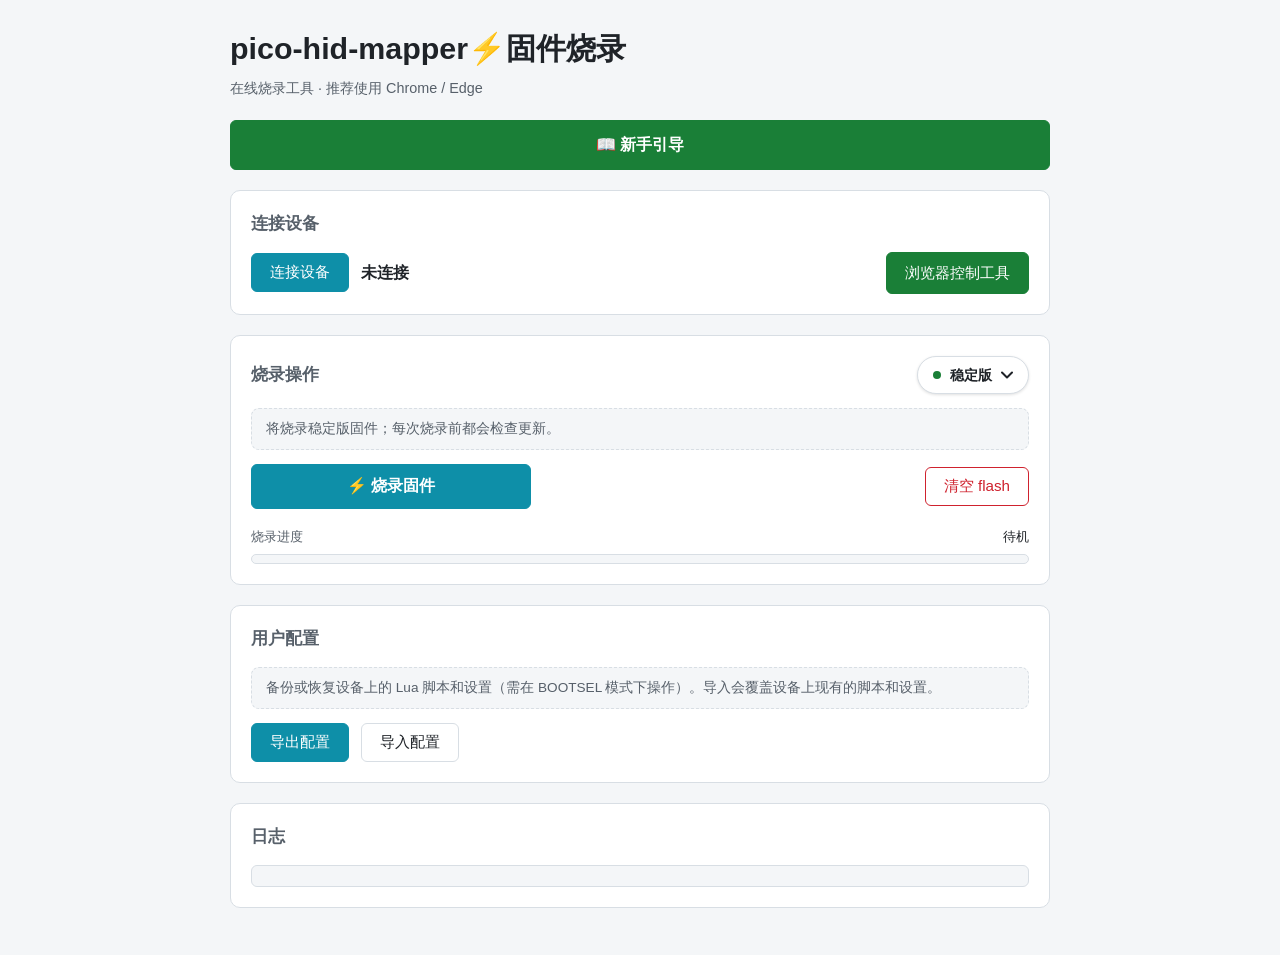
==== commit ab62cc03: "copy: 简化烧录页文案，去掉内部技术细节 - 副标题、控制工具按钮、固件提示改为用户能直接理解的表述 - 设备信息面板与日志保持现状（本次未动） - 新手引导去掉 WebUSB、flash 布局、" ====
--- a/picoflash-single.html
+++ b/picoflash-single.html
@@ -101,7 +101,7 @@
     font-weight: 600;
 }
 
-/* 链接型按钮：贴住行右边缘（如上位机控制工具外链） */
+/* 链接型按钮：贴住行右边缘（如浏览器控制工具外链） */
 .btn-tool-link {
     margin-left: auto;
     text-decoration: none;
@@ -1172,6 +1172,121 @@
     font-weight: 700;
 }
 
+/* 完成页：进入配置后台的平台引导（电脑 / 安卓 / iPadOS / iOS） */
+.wizard-backend {
+    margin-top: 18px;
+    padding: 14px;
+    background-color: var(--color-bg);
+    border: 1px solid var(--color-border);
+    border-radius: 10px;
+}
+
+.wizard-backend-title {
+    margin: 0 0 10px;
+    font-size: 0.92rem;
+    font-weight: 700;
+}
+
+/* 平台切换：三等分按钮，选中项用强调色描边 */
+.wizard-tabbar {
+    display: grid;
+    grid-template-columns: repeat(3, 1fr);
+    gap: 6px;
+    margin-bottom: 14px;
+}
+
+.wizard-tab {
+    display: flex;
+    align-items: center;
+    justify-content: center;
+    gap: 5px;
+    padding: 8px 4px;
+    background-color: var(--color-bg-card);
+    border: 2px solid var(--color-border);
+    border-radius: 8px;
+    color: var(--color-text-secondary);
+    font-family: var(--font-sans);
+    font-size: 0.82rem;
+    white-space: nowrap;
+    cursor: pointer;
+    transition: border-color 0.15s ease, color 0.15s ease;
+}
+
+.wizard-tab:hover {
+    border-color: var(--color-accent);
+}
+
+.wizard-tab.is-active {
+    border-color: var(--color-accent);
+    color: var(--color-text-primary);
+    font-weight: 700;
+}
+
+.wizard-tab .tab-icon {
+    font-size: 0.95rem;
+}
+
+.wizard-backend-panel .wizard-steps-list {
+    margin-top: 0;
+}
+
+/* 平台引导里的外链：与正文同色、加下划线，避免浏览器默认蓝色在深色底上刺眼 */
+.wizard-link {
+    color: var(--color-accent);
+    text-decoration: underline;
+    text-underline-offset: 2px;
+    word-break: break-all;
+}
+
+.wizard-link:hover {
+    filter: brightness(1.2);
+}
+
+.wizard-backend-panel .btn {
+    text-decoration: none;
+}
+
+/* 截图组：一张一行、占满正文宽度，保证设置项看得清 */
+.wizard-img-grid {
+    display: grid;
+    grid-template-columns: 1fr;
+    gap: 14px;
+    margin: 14px 0 0;
+}
+
+.wizard-figure {
+    margin: 0;
+}
+
+/* 竖屏截图按比例很高，限宽居中，避免一张图占掉整屏。
+   必须写死 width：只给 max-width 时 auto 外边距会让 figure 收紧到图注文字的宽度。 */
+.wizard-figure:has(.wizard-img-frame.tall) {
+    width: 320px;
+    max-width: 100%;
+    margin: 0 auto;
+}
+
+.wizard-figure figcaption {
+    color: var(--color-text-secondary);
+    font-size: 0.78rem;
+    line-height: 1.5;
+    text-align: center;
+}
+
+/* 系统设置截图按原始比例展示，不裁剪 */
+.wizard-img-frame.landscape {
+    aspect-ratio: 2388 / 1668;
+}
+
+.wizard-img-frame.tall {
+    aspect-ratio: 1260 / 2736;
+}
+
+.wizard-img-frame.landscape img,
+.wizard-img-frame.tall img {
+    object-fit: contain;
+}
+
 /* 底部导航：上一步居左，下一步贴右 */
 .wizard-footer {
     display: flex;
@@ -1234,7 +1349,7 @@
         <header class="header">
             <div class="header-title">
                 <h1>pico-hid-mapper⚡固件烧录</h1>
-                <p class="subtitle">在线烧录工具 · 支持 Chrome / Edge 的 WebUSB</p>
+                <p class="subtitle">在线烧录工具 · 推荐使用 Chrome / Edge</p>
             </div>
         </header>
         <button id="wizardBtn" class="btn btn-success wizard-entry-btn" type="button" data-open-wizard>📖 新手引导</button>
@@ -1244,8 +1359,8 @@
             <div class="row">
                 <button id="connectBtn" class="btn btn-primary">连接设备</button>
                 <span id="statusLine" class="status-line">未连接</span>
-                <a href="https://pico.rd5isto.org/webhid/" target="_blank" rel="noopener"
-                   class="btn btn-success btn-tool-link">上位机控制工具</a>
+                <a href="https://doc.rd5isto.top/webhid/" target="_blank" rel="noopener"
+                   class="btn btn-success btn-tool-link">浏览器控制工具</a>
             </div>
 
             <dl id="deviceInfoPanel" class="device-info hidden">
@@ -1288,7 +1403,7 @@
                 </div>
             </div>
 
-            <p id="firmwareHint" class="firmware-hint">将烧录稳定版固件（固件自动适配设备平台），每次烧录前自动检查更新</p>
+            <p id="firmwareHint" class="firmware-hint">将烧录稳定版固件；每次烧录前都会检查更新。</p>
 
             <div class="action-row">
                 <button id="flashBtn" class="btn btn-primary btn-flash">⚡ 烧录固件</button>
@@ -1311,7 +1426,7 @@
 
         <section class="card">
             <h2>用户配置</h2>
-            <p class="firmware-hint">备份/恢复 flash 尾部的用户数据区：Lua 脚本 68KB + KV 设置 128KB（共 196KB）。需在 BOOTSEL 模式下操作；导入会覆盖设备上现有的脚本和设置。</p>
+            <p class="firmware-hint">备份或恢复设备上的 Lua 脚本和设置（需在 BOOTSEL 模式下操作）。导入会覆盖设备上现有的脚本和设置。</p>
             <div class="action-row">
                 <button id="exportConfigBtn" class="btn btn-primary" type="button">导出配置</button>
                 <button id="importConfigBtn" class="btn btn-secondary" type="button">导入配置</button>
@@ -3076,23 +3191,23 @@
 //
 
 /** @type {string} 获取稳定版固件 hash 的 KV 接口地址 */
-const FIRMWARE_STABLE_HASH_URL = 'https://kvstore.rd5isto.org/api/kv/pico-hid-mapper-stable-hash';
+const FIRMWARE_STABLE_HASH_URL = 'https://kv.rd5isto.top/v1/kv/pico-hid-mapper-stable-hash';
 
 /** @type {string} 获取 iOS 目标平台稳定版固件 hash 的 KV 接口地址（安卓稳定版沿用上面的 key） */
-const FIRMWARE_STABLE_HASH_IOS_URL = 'https://kvstore.rd5isto.org/api/kv/pico-hid-mapper-stable-hash-ios';
+const FIRMWARE_STABLE_HASH_IOS_URL = 'https://kv.rd5isto.top/v1/kv/pico-hid-mapper-stable-hash-ios';
 
 /** @type {Object<string, string>} 蓝牙板型变体的稳定版 hash KV 接口地址（key 带板型后缀，
  *          与 build.sh 的 KV_SUFFIX 一致；默认板沿用 FIRMWARE_STABLE_HASH_URL 无后缀 key） */
 const FIRMWARE_STABLE_HASH_BOARD_URLS = {
-    pico2w: 'https://kvstore.rd5isto.org/api/kv/pico-hid-mapper-stable-hash-pico2w',
-    waveshare_pw: 'https://kvstore.rd5isto.org/api/kv/pico-hid-mapper-stable-hash-waveshare_pw',
+    pico2w: 'https://kv.rd5isto.top/v1/kv/pico-hid-mapper-stable-hash-pico2w',
+    waveshare_pw: 'https://kv.rd5isto.top/v1/kv/pico-hid-mapper-stable-hash-waveshare_pw',
 };
 
 /** @type {string} 获取最新版固件 hash 的 KV 接口地址 */
-const FIRMWARE_LATEST_HASH_URL = 'https://kvstore.rd5isto.org/api/kv/pico-hid-mapper-latest-hash';
+const FIRMWARE_LATEST_HASH_URL = 'https://kv.rd5isto.top/v1/kv/pico-hid-mapper-latest-hash';
 
 /** @type {string} 稳定版固件版本号 KV 接口地址（KV key 沿用 pico-hid-mapper-latest-version） */
-const FIRMWARE_STABLE_VERSION_URL = 'https://kvstore.rd5isto.org/api/kv/pico-hid-mapper-latest-version';
+const FIRMWARE_STABLE_VERSION_URL = 'https://kv.rd5isto.top/v1/kv/pico-hid-mapper-latest-version';
 
 /** @type {string[]} 固件 CDN 前缀列表：拿到 hash 后同时向所有源发起请求，
  * 取最先完整成功的那一份（见 app.js 的 fetchFastest），全部失败才报错。
@@ -3196,7 +3311,7 @@
     {
         id: 'default',
         name: 'Waveshare RP2350-USB-C',
-        desc: '使用稳定版固件',
+        desc: '基础版',
         img: `${IMG_BASE}board-default.jpg`,
         bootselImg: `${IMG_BASE}bootsel-default.webp`,
         chip: 'RP2350',
@@ -3205,7 +3320,7 @@
     {
         id: 'carl',
         name: '定制开发版（基础版）',
-        desc: '使用稳定版固件',
+        desc: '定制版',
         img: `${IMG_BASE}board-carl.jpg`,
         bootselImg: `${IMG_BASE}bootsel-carl.webp`,
         chip: 'RP2350',
@@ -3214,7 +3329,7 @@
     {
         id: 'pico2w',
         name: 'Pico 2 W（蓝牙）',
-        desc: '树莓派官方无线板，使用蓝牙变体固件',
+        desc: '树莓派官方无线板',
         img: `${IMG_BASE}board-pico2w.jpg`,
         bootselImg: `${IMG_BASE}bootsel-pico2w.webp`,
         chip: 'RP2350',
@@ -3223,7 +3338,7 @@
     {
         id: 'waveshare',
         name: 'Waveshare 无线板（蓝牙）',
-        desc: '微雪 RP2350B-Plus W，使用 Waveshare 蓝牙变体固件',
+        desc: '微雪 RP2350B-Plus W',
         img: `${IMG_BASE}board-waveshare.jpg`,
         bootselImg: `${IMG_BASE}bootsel-waveshare.webp`,
         chip: 'RP2350',
@@ -3231,16 +3346,105 @@
     },
 ];
 
+/** 文档站图片 CDN 前缀（iOS / iPadOS 系统设置截图，复用 pico-hid-mapper-doc 仓库的 ios/ 目录） */
+const DOC_IMG_BASE = 'https://1833788059.cdn.123clouddisk.com/1833788059/direct/projects/pico-hid-mapper-doc/ios/';
+
+/**
+ * 完成页「如何进入配置后台」引导，按操作设备区分访问路径（电脑不适用：后台只从手机/平板访问）：
+ *   安卓 → vPointer 提供虚拟光标 + 端口转发，浏览器访问 127.0.0.1:8000
+ *   iPadOS / iOS → 系统原生鼠标支持，改完设置后 Safari 直接访问 192.168.73.1
+ * @type {{id: string, label: string, icon: string, html: () => string}[]}
+ */
+const BACKEND_GUIDES = [
+    {
+        id: 'android',
+        label: '安卓',
+        icon: '🤖',
+        html() {
+            return `
+                <ol class="wizard-steps-list">
+                    <li>下载并安装 <strong>vPointer</strong>：
+                        <div class="wizard-center">
+                            <a class="btn btn-primary" href="https://github.com/RiderLty/vPointer/releases/latest"
+                               target="_blank" rel="noopener">⬇ 下载 vPointer 最新版</a>
+                        </div>
+                    </li>
+                    <li>打开 vPointer，把 <strong>虚拟光标</strong> 和 <strong>端口转发</strong> 两个功能都打开</li>
+                    <li>按提示允许<b>悬浮窗</b>权限，并关闭电池优化 / 后台限制，避免 App 被系统杀掉</li>
+                    <li>用数据线把 Pico 接到手机，确认手机已识别 Pico 的 USB 网卡，且 vPointer 两个功能都在运行</li>
+                    <li>用 <strong>Chrome 或 Edge</strong> 打开 <a class="wizard-link mono" href="http://127.0.0.1:8000"
+                        target="_blank" rel="noopener">http://127.0.0.1:8000</a> 即可进入配置后台</li>
+                </ol>
+                <div class="wizard-note warn">
+                    安卓限制应用直接访问 Pico 的 USB 网卡，浏览器打不开 <span class="mono">192.168.73.1</span>；
+                    vPointer 的端口转发会把后台映射到本机 <span class="mono">127.0.0.1:8000</span>，所以必须用它访问。
+                    <br>不想用 vPointer 也可以<b>断开移动数据与 Wi-Fi</b>，再用浏览器直接打开
+                    <span class="mono">192.168.73.1</span>。
+                </div>
+            `;
+        },
+    },
+    {
+        id: 'ipados',
+        label: 'iPadOS',
+        icon: '📱',
+        html() {
+            return `
+                <ol class="wizard-steps-list">
+                    <li>设置 → 辅助功能 → <strong>缩放</strong>：打开</li>
+                    <li>设置 → <strong>多任务与手势</strong>：选择「全屏幕 App」，
+                        关闭「四指与五指 App 切换」和「高效手势」</li>
+                    <li>用数据线把 Pico 接到 iPad</li>
+                    <li>用系统自带的 <b>Safari</b> 打开 <a class="wizard-link mono" href="http://192.168.73.1"
+                        target="_blank" rel="noopener">http://192.168.73.1</a></li>
+                </ol>
+                <div class="wizard-img-grid">
+                    ${imgFigure(`${DOC_IMG_BASE}ipados-zoom.jpg`, '设置 → 辅助功能 → 缩放：打开', 'landscape')}
+                    ${imgFigure(`${DOC_IMG_BASE}ipados-gestures.jpg`, '设置 → 多任务与手势：全屏幕 App，关闭两处手势', 'landscape')}
+                </div>
+                <div class="wizard-note warn">
+                    iPadOS 不能自动检测屏幕方向：画面方向不对时，在后台的「参数配置 → 旋转」里调整
+                    「屏幕旋转方向」。
+                </div>
+            `;
+        },
+    },
+    {
+        id: 'ios',
+        label: 'iOS',
+        icon: '📲',
+        html() {
+            return `
+                <ol class="wizard-steps-list">
+                    <li>设置 → 辅助功能 → <strong>缩放</strong>：打开</li>
+                    <li>设置 → 辅助功能 → 触控 → <strong>辅助触控</strong>：打开</li>
+                    <li>用数据线把 Pico 接到 iPhone</li>
+                    <li>用系统自带的 <b>Safari</b> 打开 <a class="wizard-link mono" href="http://192.168.73.1"
+                        target="_blank" rel="noopener">http://192.168.73.1</a></li>
+                </ol>
+                <div class="wizard-img-grid">
+                    ${imgFigure(`${DOC_IMG_BASE}ios-zoom.png`, '设置 → 辅助功能 → 缩放：打开', 'tall')}
+                    ${imgFigure(`${DOC_IMG_BASE}ios-assistive-touch.png`, '设置 → 辅助功能 → 触控 → 辅助触控：打开', 'tall')}
+                </div>
+                <div class="wizard-note warn">
+                    iOS 不能自动检测方向：画面方向或光标方向不对时，在后台的「参数配置 → 旋转」里
+                    分别调整「屏幕旋转方向」和「鼠标旋转方向」。
+                </div>
+            `;
+        },
+    },
+];
+
 /** @type {Object<string, ChannelDef>} 渠道展示文案（key 与主界面版本选择的 value 一致） */
 const CHANNELS = {
     'stable': {
         label: '稳定版',
-        desc: '推荐所有用户；日常使用、没有特别说明时，始终选这个',
+        desc: '推荐日常使用',
         dot: 'dot-success',
     },
     'latest': {
         label: '最新版（调试）',
-        desc: '调试构建，仅供作者通知时刷入；不确定请选稳定版',
+        desc: '调试版本，仅在明确需要时选择',
         dot: 'dot-latest',
     },
     'stable:pico2w': {
@@ -3301,6 +3505,8 @@
     firmware: null,
     /** @type {string|null} 连接后识别到的目标芯片（如 'RP2350'） */
     target: null,
+    /** @type {string|null} 完成页选中的后台访问引导（'android' / 'ipados' / 'ios'） */
+    backendGuide: null,
 };
 
 /** 当前路线的步骤 id 列表（welcome 之后按路线展开） */
@@ -3341,6 +3547,7 @@
     state.channel = null;
     state.firmware = null;
     state.target = null;
+    state.backendGuide = null;
     stepList = ['welcome'];
     stepIdx = 0;
 }
@@ -3369,6 +3576,21 @@
         <img alt="${placeholderText}">
     </div>`;
 }
+
+/**
+ * 带说明文字的图片框（用于 iOS / iPadOS 系统设置截图）。
+ * @param {string} src 图片路径
+ * @param {string} caption 图片下方说明
+ * @param {string} ratioClass 比例修饰类：'landscape'（横屏截图）/ 'tall'（竖屏截图）
+ * @returns {string}
+ */
+function imgFigure(src, caption, ratioClass = '') {
+    return `<figure class="wizard-figure">
+        ${imgFrame(src, '截图待补充', ratioClass)}
+        <figcaption>${caption}</figcaption>
+    </figure>`;
+}
+
 
 /**
  * 渲染后挂载图片：加载成功切到图片，失败切到占位文案。
@@ -3406,8 +3628,8 @@
                 <p class="wizard-lede">这个向导会带你一步步完成固件烧录：选择板型 → 进入烧录模式 → 烧录固件。</p>
                 <div class="wizard-env ${supported ? 'env-ok' : 'env-warn'}">
                     ${supported
-                        ? '✓ 当前浏览器支持 WebUSB，可以进行在线一键烧录'
-                        : '✗ 当前浏览器不支持 WebUSB（如 iOS Safari）。<br>你可以下载固件文件，通过系统 U 盘方式烧录，效果完全一样。'}
+                        ? '✓ 当前浏览器支持在线烧录'
+                        : '✗ 当前浏览器不支持在线烧录（如 iOS Safari）。<br>你可以下载固件文件，手动拷入 U 盘完成烧录。'}
                 </div>
                 ${supported ? `
                 <div class="wizard-alt">
@@ -3452,7 +3674,7 @@
         nextLabel: '下一步',
         html() {
             return `
-                <p class="wizard-lede">请选择你手上的板型（决定后续烧录模式引导与可用固件版本）：</p>
+                <p class="wizard-lede">请选择你手上的板型：</p>
                 <div class="wizard-board-grid">
                     ${BOARDS.map(b => `
                         <button type="button" class="wizard-board${state.board === b.id ? ' is-selected' : ''}" data-board="${b.id}">
@@ -3506,7 +3728,7 @@
         html() {
             const board = boardById(state.board || '');
             return `
-                <p class="wizard-lede">接下来让板子进入<b>烧录模式</b>（BOOTSEL）——这是烧录固件的前提。</p>
+                <p class="wizard-lede">接下来让板子进入<b>烧录模式</b>（BOOTSEL）。</p>
                 ${imgFrame(board?.bootselImg || '', '按键与插线动图待补充', 'wide')}
                 <ol class="wizard-steps-list">
                     <li>拔掉板子上的 USB 线（如已连接）</li>
@@ -3685,7 +3907,7 @@
                     <button id="wizardSaveFileBtn" class="btn btn-primary btn-flash">⬇ 下载 .uf2 固件</button>
                 </div>
                 <div id="wizardSaveFileResult"></div>
-                <p class="wizard-hint">下载的文件形如 <span class="mono">pico-hid-mapper-&lt;版本hash&gt;.uf2</span>，请留意浏览器下载提示；若没有开始下载，请检查弹窗/下载权限。</p>
+                <p class="wizard-hint">请留意浏览器的下载提示；若没有开始下载，请检查弹窗或下载权限。</p>
             `;
         },
         wire() {
@@ -3751,10 +3973,34 @@
                 <p class="wizard-lede center">${routeUsb
                     ? '固件烧录完成，设备已自动重启进入新固件。'
                     : '引导完成。固件拷入 U 盘后板子会自动重启，进入新固件。'}</p>
+                <div class="wizard-backend">
+                    <p class="wizard-backend-title">接下来怎么进入配置后台？</p>
+                    <div class="wizard-tabbar" role="tablist">
+                        ${backendTabsHtml(state.backendGuide)}
+                    </div>
+                    <div id="wizardBackendPanel" class="wizard-backend-panel"></div>
+                </div>
                 <button id="wizardCloseBtn" class="btn btn-success wizard-done-btn" type="button">完成，进入主界面</button>
             `;
         },
         wire() {
+            renderBackendPanel();
+
+            for (const tab of bodyEl.querySelectorAll('.wizard-tab')) {
+                tab.addEventListener('click', () => {
+                    const id = /** @type {HTMLElement} */ (tab).dataset.guide || '';
+                    if (state.backendGuide === id) return;
+                    state.backendGuide = id;
+                    for (const t of bodyEl.querySelectorAll('.wizard-tab')) {
+                        const on = t === tab;
+                        t.classList.toggle('is-active', on);
+                        t.setAttribute('aria-selected', on ? 'true' : 'false');
+                    }
+                    console.log(`向导：完成页切换到「${id}」后台访问引导`);
+                    renderBackendPanel();
+                });
+            }
+
             const close = /** @type {HTMLButtonElement|null} */ (bodyEl.querySelector('#wizardCloseBtn'));
             close?.addEventListener('click', () => {
                 closeWizard();
@@ -3763,6 +4009,38 @@
     },
 };
 
+/**
+ * 完成页的平台切换按钮组（后台只能从手机 / 平板访问，不含电脑）。
+ * @param {string|null} active 当前选中的引导 id；未选择时为 null
+ * @returns {string}
+ */
+function backendTabsHtml(active) {
+    return BACKEND_GUIDES.map(g => `
+        <button type="button" role="tab" class="wizard-tab${active === g.id ? ' is-active' : ''}"
+                data-guide="${g.id}" aria-selected="${active === g.id ? 'true' : 'false'}">
+            <span class="tab-icon">${g.icon}</span>${g.label}
+        </button>
+    `).join('');
+}
+
+/**
+ * 渲染完成页当前平台的后台访问引导正文；未选择平台时只显示提示。
+ * @return {void}
+ */
+function renderBackendPanel() {
+    const panel = /** @type {HTMLElement|null} */ (bodyEl.querySelector('#wizardBackendPanel'));
+    if (!panel) return;
+
+    const guide = BACKEND_GUIDES.find(g => g.id === state.backendGuide);
+    if (!guide) {
+        panel.innerHTML = '<p class="wizard-hint">选择你在用的设备，查看对应的操作步骤。</p>';
+        return;
+    }
+
+    panel.innerHTML = guide.html();
+    wireImages(panel);
+}
+
 //
 // 渲染与导航
 //
@@ -3869,7 +4147,7 @@
     result.innerHTML = `
         <div class="wizard-connect-ok">
             <span class="ok-badge">✓ 已连接</span>
-            <span>识别到 <strong>${info.target}</strong>（${info.vidPid}，${info.product}）</span>
+            <span>识别到 <strong>${info.target}</strong>（${info.product}）</span>
         </div>
         ${mismatch ? `
         <div class="wizard-note warn">
@@ -4662,13 +4940,13 @@
     if (!firmwareHint) return;
 
     if (firmwareChannel === 'stable:pico2w') {
-        firmwareHint.textContent = '将烧录 Pico 2 W 蓝牙变体固件（DS5 蓝牙直连，无 Host 口），每次烧录前自动检查更新';
+        firmwareHint.textContent = '将烧录 Pico 2 W 蓝牙版固件；每次烧录前都会检查更新。';
     } else if (firmwareChannel === 'stable:waveshare_pw') {
-        firmwareHint.textContent = '将烧录 Waveshare 无线板蓝牙变体固件（DS5 蓝牙直连，无 Host 口），每次烧录前自动检查更新';
+        firmwareHint.textContent = '将烧录 Waveshare 无线板蓝牙版固件；每次烧录前都会检查更新。';
     } else if (firmwareChannel === 'latest') {
-        firmwareHint.textContent = '最新版为默认板调试构建：每次烧录前自动拉取最新构建';
+        firmwareHint.textContent = '最新版是调试版本，仅在需要时选择；每次烧录前都会获取最新构建。';
     } else {
-        firmwareHint.textContent = '将烧录稳定版固件（默认板，固件自动适配设备平台），每次烧录前自动检查更新';
+        firmwareHint.textContent = '将烧录稳定版固件；每次烧录前都会检查更新。';
     }
 }
 
@@ -4787,17 +5065,38 @@
 }
 
 /**
+ * 请求 KV 接口（每次附带新的缓存规避参数），并对 429 限流做短等待重试。
+ * kv-api 对匿名请求限流 1 次/秒（burst 1）：页面在短时间内可能连发 hash 与版本号
+ * 两个请求，或多个请求共享同一出口 IP，偶发 429 时等待约 1.1 秒再试，避免误报失败。
+ * @param {string} baseUrl KV 接口地址（不要预先带缓存规避参数）
+ * @param {string} operation 超时提示里的操作名（如「获取版本」）
+ * @returns {Promise<Response>}
+ */
+async function fetchKv(baseUrl, operation) {
+    const maxAttempts = 3;
+    for (let attempt = 1; ; attempt++) {
+        const res = await withTimeout(
+            async () => fetch(addCacheBuster(baseUrl), { cache: 'no-store' }),
+            FETCH_TIMEOUT,
+            operation
+        );
+        if (res.status !== 429 || attempt >= maxAttempts) {
+            return res;
+        }
+        const retryAfterMs = (Number(res.headers.get('Retry-After')) || 0) * 1000;
+        const delayMs = Math.max(1100, retryAfterMs);
+        console.log(`${operation}：KV 接口限流（429），${delayMs}ms 后重试（${attempt}/${maxAttempts}）`);
+        await new Promise(resolve => setTimeout(resolve, delayMs));
+    }
+}
+
+/**
  * 解析当前渠道对应的固件下载地址、文件名与版本 hash。
  * 先用 hash 接口取版本，再拼出**所有 CDN 源**的下载地址（多源竞速，见 fetchFastest）。
  * @returns {Promise<{urls: string[], fileName: string, hash: string}>}
  */
 async function resolveFirmwareSource() {
-    const hashUrl = addCacheBuster(getFirmwareHashUrl());
-    const hashRes = await withTimeout(
-        async () => fetch(hashUrl, { cache: 'no-store' }),
-        FETCH_TIMEOUT,
-        '获取版本'
-    );
+    const hashRes = await fetchKv(getFirmwareHashUrl(), '获取版本');
     if (!hashRes.ok) {
         throw new Error(`获取版本失败：HTTP ${hashRes.status}`);
     }
@@ -4916,13 +5215,8 @@
  * @returns {Promise<string|null>}
  */
 async function fetchFirmwareVersion() {
-    const url = addCacheBuster(FIRMWARE_STABLE_VERSION_URL);
     try {
-        const res = await withTimeout(
-            async () => fetch(url, { cache: 'no-store' }),
-            FETCH_TIMEOUT,
-            '获取版本号'
-        );
+        const res = await fetchKv(FIRMWARE_STABLE_VERSION_URL, '获取版本号');
         if (!res.ok) {
             return null;
         }
@@ -5194,7 +5488,7 @@
     if (busy) return;
 
     // 二次确认放在 busy=true 之前，取消时不闪禁用态
-    const ok = window.confirm('清空flash 将直接擦除整片 2MB flash：\n\n固件和所有已保存的数据都会被删除，擦除后设备保持在 BOOTSEL 模式，之后需重新烧录固件。确定继续吗？');
+    const ok = window.confirm('清空 flash 会删除固件和所有已保存的数据，设备会保持在 BOOTSEL 模式，之后需要重新烧录固件。确定继续吗？');
     if (!ok) {
         logActivity('已取消清空flash', 'info');
         return;
